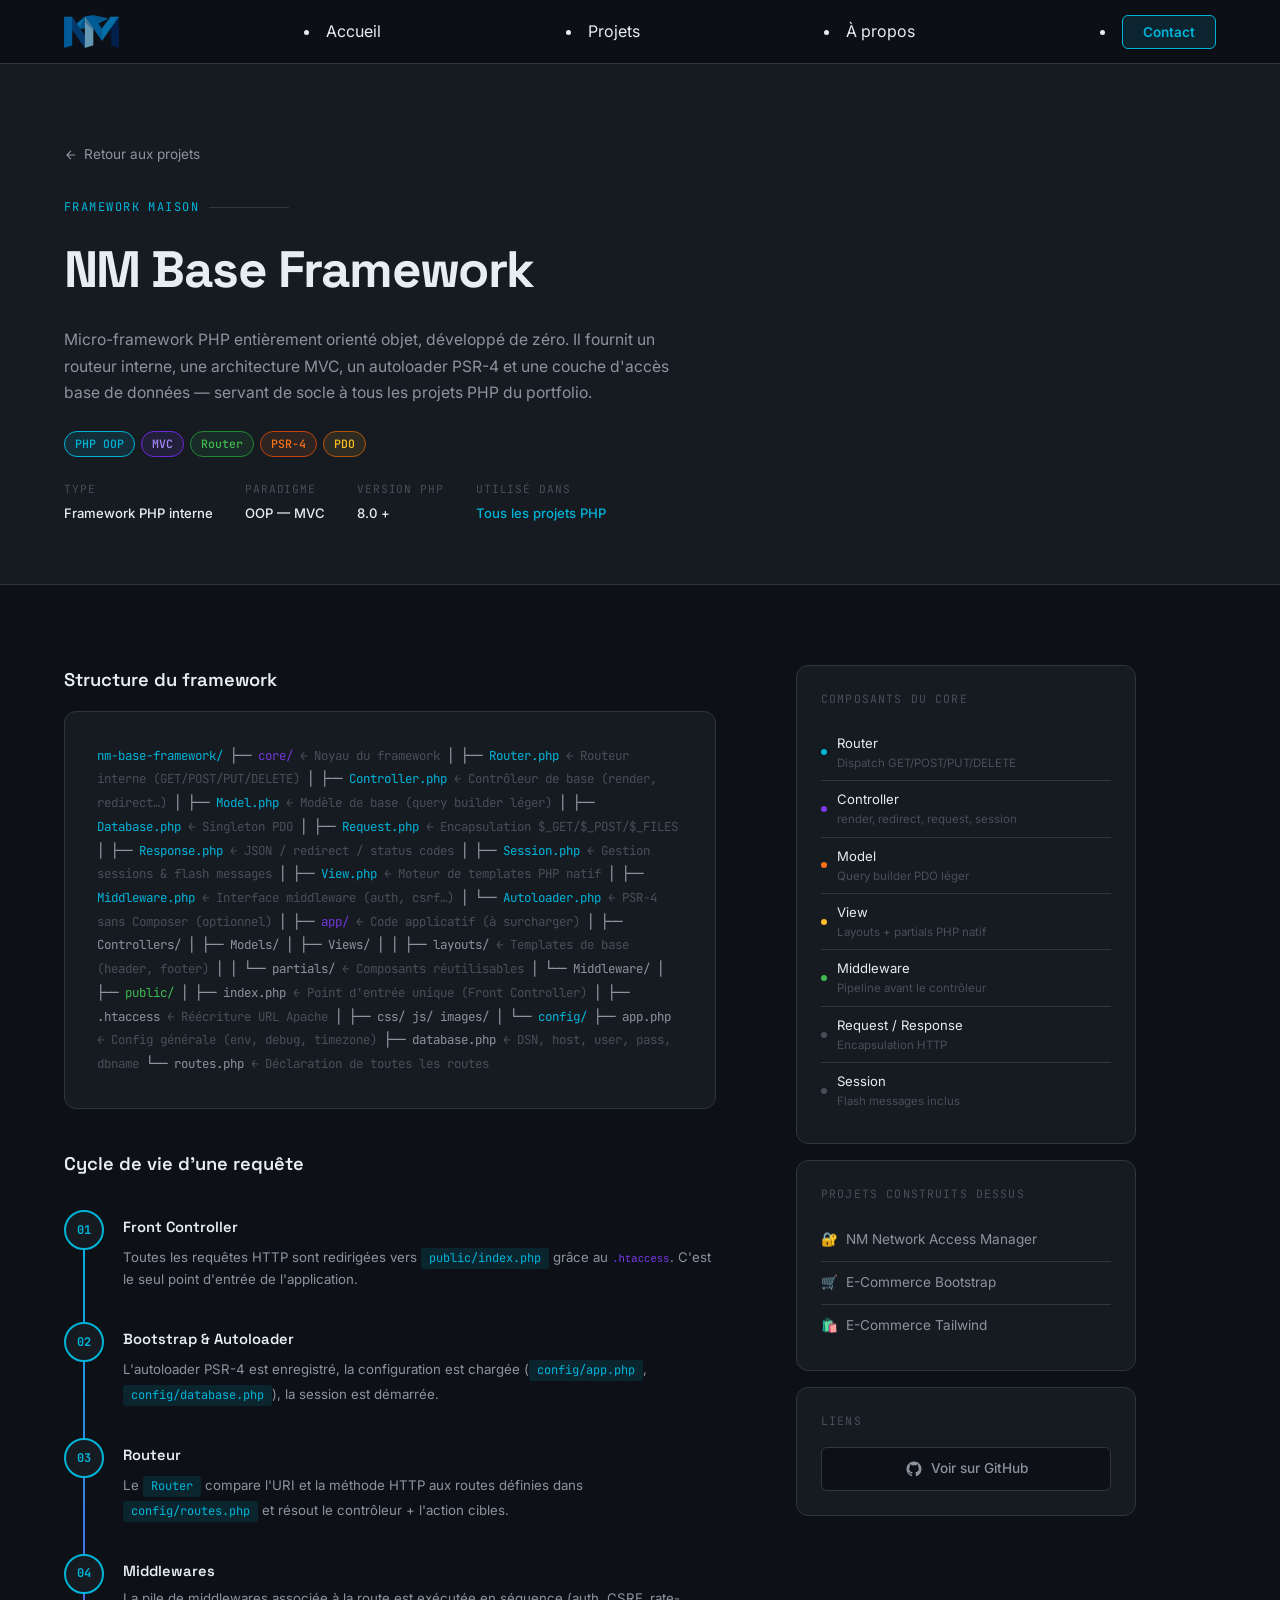
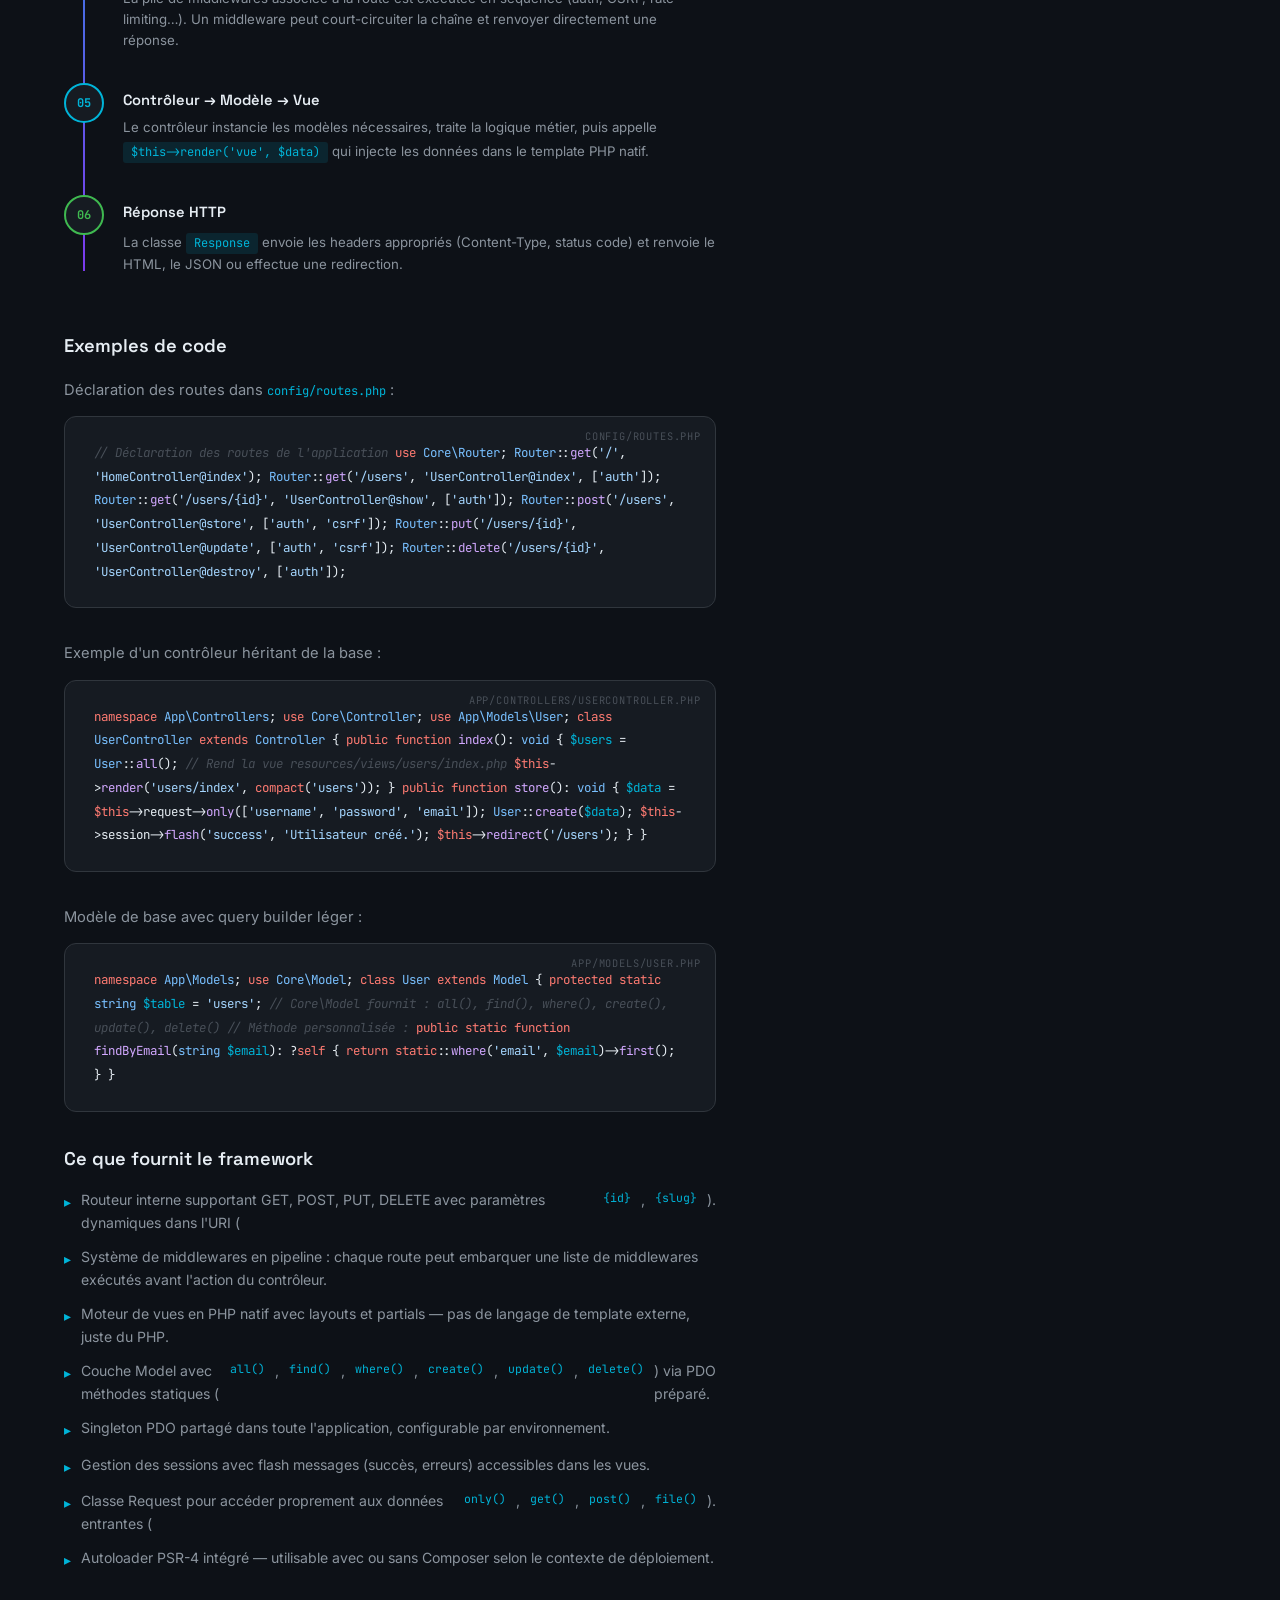
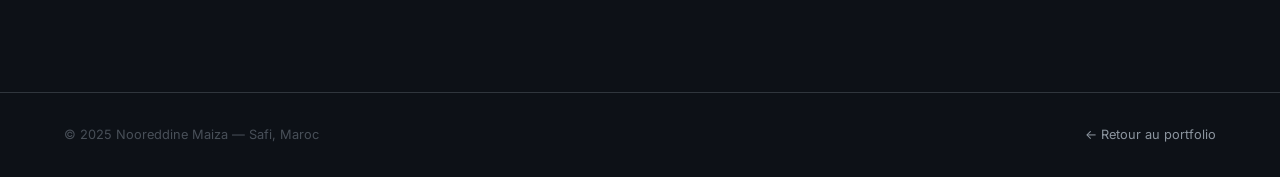
==== projects/nm-base-framework.html @ 3c3637cb "Initial commit" ====
<!DOCTYPE html>
<html lang="fr">

<head>
  <meta charset="UTF-8" />
  <meta name="viewport" content="width=device-width, initial-scale=1.0" />
  <title>NM Base Framework — Nooreddine Maiza</title>
  <meta name="description"
    content="Framework PHP maison orienté objet : routeur interne, architecture MVC, autoloader PSR-4 — socle de tous les projets PHP de Nooreddine Maiza." />
  <link rel="stylesheet" href="../css/style.css" />
  <link rel="icon" href="../images/NM_logo.png" />
  <style>
    /* ── extras spécifiques ── */
    .code-block {
      background: var(--surface);
      border: 1px solid var(--border);
      border-radius: var(--radius);
      padding: 1.5rem 1.8rem;
      font-family: var(--font-mono);
      font-size: 0.78rem;
      line-height: 1.9;
      overflow-x: auto;
      margin-bottom: 2rem;
      position: relative;
    }

    .code-block .cb-label {
      position: absolute;
      top: 10px;
      right: 14px;
      font-size: 0.65rem;
      color: var(--text-faint);
      letter-spacing: 0.08em;
      text-transform: uppercase;
    }

    .code-block .kw {
      color: #FF7B72;
    }

    /* keyword     */
    .code-block .cl {
      color: #79C0FF;
    }

    /* class/type  */
    .code-block .fn {
      color: #D2A8FF;
    }

    /* function    */
    .code-block .st {
      color: #A5D6FF;
    }

    /* string      */
    .code-block .cm {
      color: var(--text-faint);
      font-style: italic;
    }

    /* comment */
    .code-block .cy {
      color: var(--cyan);
    }

    .code-block .gr {
      color: var(--green);
    }

    .lifecycle-steps {
      display: flex;
      flex-direction: column;
      gap: 0;
      margin-bottom: 2.5rem;
      position: relative;
    }

    .lifecycle-steps::before {
      content: '';
      position: absolute;
      left: 19px;
      top: 20px;
      bottom: 20px;
      width: 2px;
      background: linear-gradient(to bottom, var(--cyan), var(--violet));
    }

    .lifecycle-step {
      display: flex;
      gap: 1.2rem;
      align-items: flex-start;
      padding: 1rem 0;
    }

    .ls-num {
      width: 40px;
      height: 40px;
      border-radius: 50%;
      background: var(--surface);
      border: 2px solid var(--cyan);
      display: flex;
      align-items: center;
      justify-content: center;
      font-family: var(--font-mono);
      font-size: 0.75rem;
      font-weight: 700;
      color: var(--cyan);
      flex-shrink: 0;
      position: relative;
      z-index: 1;
    }

    .ls-content {
      flex: 1;
      padding-top: 6px;
    }

    .ls-title {
      font-family: var(--font-display);
      font-size: 0.92rem;
      font-weight: 600;
      margin-bottom: 4px;
    }

    .ls-desc {
      font-size: 0.83rem;
      color: var(--text-muted);
      line-height: 1.6;
    }

    .ls-code {
      display: inline-block;
      font-family: var(--font-mono);
      font-size: 0.75rem;
      color: var(--cyan);
      background: var(--cyan-dim);
      padding: 1px 8px;
      border-radius: 3px;
      margin-top: 4px;
    }

    .arch-diagram {
      background: var(--surface);
      border: 1px solid var(--border);
      border-radius: var(--radius);
      padding: 2rem;
      margin-bottom: 2.5rem;
      font-family: var(--font-mono);
      font-size: 0.78rem;
      color: var(--text-muted);
      overflow-x: auto;
      line-height: 1.9;
    }

    .arch-diagram .hl {
      color: var(--cyan);
    }

    .arch-diagram .hl2 {
      color: var(--violet);
      opacity: 0.9;
    }

    .arch-diagram .hl3 {
      color: #3FB950;
    }

    .arch-diagram .dim {
      color: var(--text-faint);
    }
  </style>
</head>

<body>

  <!-- ===================================================
       NAVIGATION
       =================================================== -->
  <nav class="nav">
    <a href="../index.html" class="nav-logo"><img src="../images/NM_logo.png" style="max-width: 55px;" alt="NM_logo"></a>
      <li><a href="../index.html">Accueil</a></li>
      <li><a href="../index.html#projects">Projets</a></li>
      <li><a href="../index.html#about">À propos</a></li>
      <li><a href="../index.html#contact" class="nav-cta">Contact</a></li>
    </ul>
    <div class="nav-burger" aria-label="Menu" role="button" tabindex="0">
      <span></span><span></span><span></span>
    </div>
  </nav>

  <!-- ===================================================
       PROJECT HERO
       =================================================== -->
  <div class="project-page">
    <div class="project-hero">

      <a href="../index.html#projects" class="project-hero-back">
        <svg xmlns="http://www.w3.org/2000/svg" width="14" height="14" fill="none" viewBox="0 0 24 24"
          stroke="currentColor" stroke-width="2">
          <path d="M19 12H5M12 5l-7 7 7 7" />
        </svg>
        Retour aux projets
      </a>

      <div class="section-label">Framework maison</div>

      <h1 class="project-hero-title">NM Base Framework</h1>

      <p class="project-hero-desc">
        Micro-framework PHP entièrement orienté objet, développé de zéro. Il fournit
        un routeur interne, une architecture MVC, un autoloader PSR-4 et une couche
        d'accès base de données — servant de socle à tous les projets PHP du portfolio.
      </p>

      <div class="card-tags" style="margin-bottom: 1.5rem;">
        <span class="tag tag-cyan">PHP OOP</span>
        <span class="tag tag-violet">MVC</span>
        <span class="tag tag-green">Router</span>
        <span class="tag tag-orange">PSR-4</span>
        <span class="tag tag-yellow">PDO</span>
      </div>

      <div class="project-hero-meta">
        <div class="project-meta-item">
          <span class="label">Type</span>
          <span class="value">Framework PHP interne</span>
        </div>
        <div class="project-meta-item">
          <span class="label">Paradigme</span>
          <span class="value">OOP — MVC</span>
        </div>
        <div class="project-meta-item">
          <span class="label">Version PHP</span>
          <span class="value">8.0 +</span>
        </div>
        <div class="project-meta-item">
          <span class="label">Utilisé dans</span>
          <span class="value" style="color:var(--cyan);">Tous les projets PHP</span>
        </div>
      </div>

    </div>

    <!-- ===================================================
         PROJECT BODY
         =================================================== -->
    <div class="project-body">

      <!-- ── MAIN CONTENT ── -->
      <main>

        <!-- Architecture -->
        <h2 class="project-section-title">Structure du framework</h2>
        <div class="arch-diagram">
          <span class="hl">nm-base-framework/</span>
          ├── <span class="hl2">core/</span> <span class="dim">← Noyau du framework</span>
          │ ├── <span class="hl">Router.php</span> <span class="dim">← Routeur interne (GET/POST/PUT/DELETE)</span>
          │ ├── <span class="hl">Controller.php</span> <span class="dim">← Contrôleur de base (render, redirect…)</span>
          │ ├── <span class="hl">Model.php</span> <span class="dim">← Modèle de base (query builder léger)</span>
          │ ├── <span class="hl">Database.php</span> <span class="dim">← Singleton PDO</span>
          │ ├── <span class="hl">Request.php</span> <span class="dim">← Encapsulation $_GET/$_POST/$_FILES</span>
          │ ├── <span class="hl">Response.php</span> <span class="dim">← JSON / redirect / status codes</span>
          │ ├── <span class="hl">Session.php</span> <span class="dim">← Gestion sessions & flash messages</span>
          │ ├── <span class="hl">View.php</span> <span class="dim">← Moteur de templates PHP natif</span>
          │ ├── <span class="hl">Middleware.php</span> <span class="dim">← Interface middleware (auth, csrf…)</span>
          │ └── <span class="hl">Autoloader.php</span> <span class="dim">← PSR-4 sans Composer (optionnel)</span>
          │
          ├── <span class="hl2">app/</span> <span class="dim">← Code applicatif (à surcharger)</span>
          │ ├── Controllers/
          │ ├── Models/
          │ ├── Views/
          │ │ ├── layouts/ <span class="dim">← Templates de base (header, footer)</span>
          │ │ └── partials/ <span class="dim">← Composants réutilisables</span>
          │ └── Middleware/
          │
          ├── <span class="hl3">public/</span>
          │ ├── index.php <span class="dim">← Point d'entrée unique (Front Controller)</span>
          │ ├── .htaccess <span class="dim">← Réécriture URL Apache</span>
          │ ├── css/ js/ images/
          │
          └── <span class="hl">config/</span>
          ├── app.php <span class="dim">← Config générale (env, debug, timezone)</span>
          ├── database.php <span class="dim">← DSN, host, user, pass, dbname</span>
          └── routes.php <span class="dim">← Déclaration de toutes les routes</span>
        </div>

        <!-- Cycle de vie d'une requête -->
        <h2 class="project-section-title">Cycle de vie d'une requête</h2>
        <div class="lifecycle-steps">
          <div class="lifecycle-step">
            <div class="ls-num">01</div>
            <div class="ls-content">
              <div class="ls-title">Front Controller</div>
              <div class="ls-desc">Toutes les requêtes HTTP sont redirigées vers <span
                  class="ls-code">public/index.php</span> grâce au <code
                  style="font-size:0.8em;color:var(--violet);">.htaccess</code>. C'est le seul point d'entrée de
                l'application.</div>
            </div>
          </div>
          <div class="lifecycle-step">
            <div class="ls-num">02</div>
            <div class="ls-content">
              <div class="ls-title">Bootstrap & Autoloader</div>
              <div class="ls-desc">L'autoloader PSR-4 est enregistré, la configuration est chargée (<span
                  class="ls-code">config/app.php</span>, <span class="ls-code">config/database.php</span>), la session
                est démarrée.</div>
            </div>
          </div>
          <div class="lifecycle-step">
            <div class="ls-num">03</div>
            <div class="ls-content">
              <div class="ls-title">Routeur</div>
              <div class="ls-desc">Le <span class="ls-code">Router</span> compare l'URI et la méthode HTTP aux routes
                définies dans <span class="ls-code">config/routes.php</span> et résout le contrôleur + l'action cibles.
              </div>
            </div>
          </div>
          <div class="lifecycle-step">
            <div class="ls-num">04</div>
            <div class="ls-content">
              <div class="ls-title">Middlewares</div>
              <div class="ls-desc">La pile de middlewares associée à la route est exécutée en séquence (auth, CSRF,
                rate-limiting…). Un middleware peut court-circuiter la chaîne et renvoyer directement une réponse.</div>
            </div>
          </div>
          <div class="lifecycle-step">
            <div class="ls-num">05</div>
            <div class="ls-content">
              <div class="ls-title">Contrôleur → Modèle → Vue</div>
              <div class="ls-desc">Le contrôleur instancie les modèles nécessaires, traite la logique métier, puis
                appelle <span class="ls-code">$this->render('vue', $data)</span> qui injecte les données dans le
                template PHP natif.</div>
            </div>
          </div>
          <div class="lifecycle-step">
            <div class="ls-num" style="border-color:var(--green);color:var(--green);">06</div>
            <div class="ls-content">
              <div class="ls-title">Réponse HTTP</div>
              <div class="ls-desc">La classe <span class="ls-code">Response</span> envoie les headers appropriés
                (Content-Type, status code) et renvoie le HTML, le JSON ou effectue une redirection.</div>
            </div>
          </div>
        </div>

        <!-- Exemples de code -->
        <h2 class="project-section-title">Exemples de code</h2>

        <p class="project-text" style="margin-bottom:0.8rem;">Déclaration des routes dans <code
            style="font-family:var(--font-mono);color:var(--cyan);font-size:0.82em;">config/routes.php</code> :</p>
        <div class="code-block">
          <span class="cb-label">config/routes.php</span>
          <span class="cm">// Déclaration des routes de l'application</span>
          <span class="kw">use</span> <span class="cl">Core\Router</span>;

          <span class="cl">Router</span>::<span class="fn">get</span>(<span class="st">'/'</span>, <span
            class="st">'HomeController@index'</span>);
          <span class="cl">Router</span>::<span class="fn">get</span>(<span class="st">'/users'</span>, <span
            class="st">'UserController@index'</span>, [<span class="st">'auth'</span>]);
          <span class="cl">Router</span>::<span class="fn">get</span>(<span class="st">'/users/{id}'</span>, <span
            class="st">'UserController@show'</span>, [<span class="st">'auth'</span>]);
          <span class="cl">Router</span>::<span class="fn">post</span>(<span class="st">'/users'</span>, <span
            class="st">'UserController@store'</span>, [<span class="st">'auth'</span>, <span class="st">'csrf'</span>]);
          <span class="cl">Router</span>::<span class="fn">put</span>(<span class="st">'/users/{id}'</span>, <span
            class="st">'UserController@update'</span>, [<span class="st">'auth'</span>, <span
            class="st">'csrf'</span>]);
          <span class="cl">Router</span>::<span class="fn">delete</span>(<span class="st">'/users/{id}'</span>, <span
            class="st">'UserController@destroy'</span>, [<span class="st">'auth'</span>]);
        </div>

        <p class="project-text" style="margin-bottom:0.8rem;">Exemple d'un contrôleur héritant de la base :</p>
        <div class="code-block">
          <span class="cb-label">app/Controllers/UserController.php</span>
          <span class="kw">namespace</span> <span class="cl">App\Controllers</span>;

          <span class="kw">use</span> <span class="cl">Core\Controller</span>;
          <span class="kw">use</span> <span class="cl">App\Models\User</span>;

          <span class="kw">class</span> <span class="cl">UserController</span> <span class="kw">extends</span> <span
            class="cl">Controller</span>
          {
          <span class="kw">public function</span> <span class="fn">index</span>(): <span class="cl">void</span>
          {
          <span class="cy">$users</span> = <span class="cl">User</span>::<span class="fn">all</span>();
          <span class="cm">// Rend la vue resources/views/users/index.php</span>
          <span class="kw">$this</span>-><span class="fn">render</span>(<span class="st">'users/index'</span>, <span
            class="kw">compact</span>(<span class="st">'users'</span>));
          }

          <span class="kw">public function</span> <span class="fn">store</span>(): <span class="cl">void</span>
          {
          <span class="cy">$data</span> = <span class="kw">$this</span>->request-><span class="fn">only</span>([<span
            class="st">'username'</span>, <span class="st">'password'</span>, <span class="st">'email'</span>]);
          <span class="cl">User</span>::<span class="fn">create</span>(<span class="cy">$data</span>);
          <span class="kw">$this</span>->session-><span class="fn">flash</span>(<span class="st">'success'</span>, <span
            class="st">'Utilisateur créé.'</span>);
          <span class="kw">$this</span>-><span class="fn">redirect</span>(<span class="st">'/users'</span>);
          }
          }
        </div>

        <p class="project-text" style="margin-bottom:0.8rem;">Modèle de base avec query builder léger :</p>
        <div class="code-block">
          <span class="cb-label">app/Models/User.php</span>
          <span class="kw">namespace</span> <span class="cl">App\Models</span>;

          <span class="kw">use</span> <span class="cl">Core\Model</span>;

          <span class="kw">class</span> <span class="cl">User</span> <span class="kw">extends</span> <span
            class="cl">Model</span>
          {
          <span class="kw">protected static</span> <span class="cl">string</span> <span class="cy">$table</span> = <span
            class="st">'users'</span>;

          <span class="cm">// Core\Model fournit : all(), find(), where(), create(), update(), delete()</span>
          <span class="cm">// Méthode personnalisée :</span>
          <span class="kw">public static function</span> <span class="fn">findByEmail</span>(<span
            class="cl">string</span> <span class="cy">$email</span>): ?<span class="kw">self</span>
          {
          <span class="kw">return</span> <span class="kw">static</span>::<span class="fn">where</span>(<span
            class="st">'email'</span>, <span class="cy">$email</span>)-><span class="fn">first</span>();
          }
          }
        </div>

        <!-- Fonctionnalités -->
        <h2 class="project-section-title">Ce que fournit le framework</h2>
        <div class="feature-list">
          <div class="feature-item">Routeur interne supportant GET, POST, PUT, DELETE avec paramètres dynamiques dans
            l'URI (<code style="font-family:var(--font-mono);color:var(--cyan);font-size:0.82em;">{id}</code>, <code
              style="font-family:var(--font-mono);color:var(--cyan);font-size:0.82em;">{slug}</code>).</div>
          <div class="feature-item">Système de middlewares en pipeline : chaque route peut embarquer une liste de
            middlewares exécutés avant l'action du contrôleur.</div>
          <div class="feature-item">Moteur de vues en PHP natif avec layouts et partials — pas de langage de template
            externe, juste du PHP.</div>
          <div class="feature-item">Couche Model avec méthodes statiques (<code
              style="font-family:var(--font-mono);color:var(--cyan);font-size:0.82em;">all()</code>, <code
              style="font-family:var(--font-mono);color:var(--cyan);font-size:0.82em;">find()</code>, <code
              style="font-family:var(--font-mono);color:var(--cyan);font-size:0.82em;">where()</code>, <code
              style="font-family:var(--font-mono);color:var(--cyan);font-size:0.82em;">create()</code>, <code
              style="font-family:var(--font-mono);color:var(--cyan);font-size:0.82em;">update()</code>, <code
              style="font-family:var(--font-mono);color:var(--cyan);font-size:0.82em;">delete()</code>) via PDO préparé.
          </div>
          <div class="feature-item">Singleton PDO partagé dans toute l'application, configurable par environnement.
          </div>
          <div class="feature-item">Gestion des sessions avec flash messages (succès, erreurs) accessibles dans les
            vues.</div>
          <div class="feature-item">Classe Request pour accéder proprement aux données entrantes (<code
              style="font-family:var(--font-mono);color:var(--cyan);font-size:0.82em;">only()</code>, <code
              style="font-family:var(--font-mono);color:var(--cyan);font-size:0.82em;">get()</code>, <code
              style="font-family:var(--font-mono);color:var(--cyan);font-size:0.82em;">post()</code>, <code
              style="font-family:var(--font-mono);color:var(--cyan);font-size:0.82em;">file()</code>).</div>
          <div class="feature-item">Autoloader PSR-4 intégré — utilisable avec ou sans Composer selon le contexte de
            déploiement.</div>
        </div>

      </main>

      <!-- ── SIDEBAR ── -->
      <aside class="project-sidebar">

        <div class="sidebar-card">
          <div class="sidebar-card-title">Composants du core</div>
          <div class="tech-stack-item">
            <div class="tech-dot"></div>
            <div>
              <div style="font-size:0.82rem;color:var(--text);">Router</div>
              <div style="font-size:0.72rem;color:var(--text-faint);">Dispatch GET/POST/PUT/DELETE</div>
            </div>
          </div>
          <div class="tech-stack-item">
            <div class="tech-dot" style="background:var(--violet);"></div>
            <div>
              <div style="font-size:0.82rem;color:var(--text);">Controller</div>
              <div style="font-size:0.72rem;color:var(--text-faint);">render, redirect, request, session</div>
            </div>
          </div>
          <div class="tech-stack-item">
            <div class="tech-dot" style="background:#F97316;"></div>
            <div>
              <div style="font-size:0.82rem;color:var(--text);">Model</div>
              <div style="font-size:0.72rem;color:var(--text-faint);">Query builder PDO léger</div>
            </div>
          </div>
          <div class="tech-stack-item">
            <div class="tech-dot" style="background:#FBBF24;"></div>
            <div>
              <div style="font-size:0.82rem;color:var(--text);">View</div>
              <div style="font-size:0.72rem;color:var(--text-faint);">Layouts + partials PHP natif</div>
            </div>
          </div>
          <div class="tech-stack-item">
            <div class="tech-dot" style="background:var(--green);"></div>
            <div>
              <div style="font-size:0.82rem;color:var(--text);">Middleware</div>
              <div style="font-size:0.72rem;color:var(--text-faint);">Pipeline avant le contrôleur</div>
            </div>
          </div>
          <div class="tech-stack-item">
            <div class="tech-dot" style="background:var(--text-faint);"></div>
            <div>
              <div style="font-size:0.82rem;color:var(--text);">Request / Response</div>
              <div style="font-size:0.72rem;color:var(--text-faint);">Encapsulation HTTP</div>
            </div>
          </div>
          <div class="tech-stack-item">
            <div class="tech-dot" style="background:var(--text-faint);"></div>
            <div>
              <div style="font-size:0.82rem;color:var(--text);">Session</div>
              <div style="font-size:0.72rem;color:var(--text-faint);">Flash messages inclus</div>
            </div>
          </div>
        </div>

        <div class="sidebar-card">
          <div class="sidebar-card-title">Projets construits dessus</div>
          <a href="nm-network-access-manager.html"
            style="display:flex;align-items:center;gap:8px;padding:10px 0;border-bottom:1px solid var(--border);color:var(--text-muted);font-size:0.85rem;transition:color var(--transition);"
            onmouseover="this.style.color='var(--cyan)'" onmouseout="this.style.color='var(--text-muted)'">
            🔐 &nbsp;NM Network Access Manager
          </a>
          <a href="../index.html#projects"
            style="display:flex;align-items:center;gap:8px;padding:10px 0;border-bottom:1px solid var(--border);color:var(--text-muted);font-size:0.85rem;transition:color var(--transition);"
            onmouseover="this.style.color='var(--cyan)'" onmouseout="this.style.color='var(--text-muted)'">
            🛒 &nbsp;E-Commerce Bootstrap
          </a>
          <a href="../index.html#projects"
            style="display:flex;align-items:center;gap:8px;padding:10px 0;color:var(--text-muted);font-size:0.85rem;transition:color var(--transition);"
            onmouseover="this.style.color='var(--cyan)'" onmouseout="this.style.color='var(--text-muted)'">
            🛍️ &nbsp;E-Commerce Tailwind
          </a>
        </div>

        <div class="sidebar-card">
          <div class="sidebar-card-title">Liens</div>
          <a href="https://github.com/nooreddinemaiza" target="_blank" rel="noopener" class="social-link"
            style="width:100%; justify-content:center;">
            <svg viewBox="0 0 24 24" fill="currentColor" xmlns="http://www.w3.org/2000/svg">
              <path
                d="M12 2C6.477 2 2 6.484 2 12.017c0 4.425 2.865 8.18 6.839 9.504.5.092.682-.217.682-.483 0-.237-.008-.868-.013-1.703-2.782.605-3.369-1.343-3.369-1.343-.454-1.158-1.11-1.466-1.11-1.466-.908-.62.069-.608.069-.608 1.003.07 1.531 1.032 1.531 1.032.892 1.53 2.341 1.088 2.91.832.092-.647.35-1.088.636-1.338-2.22-.253-4.555-1.113-4.555-4.951 0-1.093.39-1.988 1.029-2.688-.103-.253-.446-1.272.098-2.65 0 0 .84-.27 2.75 1.026A9.564 9.564 0 0112 6.844c.85.004 1.705.115 2.504.337 1.909-1.296 2.747-1.027 2.747-1.027.546 1.379.202 2.398.1 2.651.64.7 1.028 1.595 1.028 2.688 0 3.848-2.339 4.695-4.566 4.943.359.309.678.92.678 1.855 0 1.338-.012 2.419-.012 2.747 0 .268.18.58.688.482A10.019 10.019 0 0022 12.017C22 6.484 17.522 2 12 2z" />
            </svg>
            Voir sur GitHub
          </a>
        </div>

      </aside>
    </div>
  </div>

  <!-- ===================================================
       FOOTER
       =================================================== -->
  <footer>
    <span>© 2025 Nooreddine Maiza — Safi, Maroc</span>
    <span>
      <a href="../index.html">← Retour au portfolio</a>
    </span>
  </footer>

  <script src="../js/main.js"></script>
</body>

</html>
---- css/style.css ----
/* ============================================================
   NM Portfolio — Global Styles
   ============================================================ */

@import url('https://fonts.googleapis.com/css2?family=Space+Grotesk:wght@300;400;500;600;700&family=Inter:wght@300;400;500;600&family=JetBrains+Mono:wght@400;500&display=swap');

/* ---------- Tokens ---------- */
:root {
  --bg:          #0D1117;
  --surface:     #161B22;
  --surface-2:   #1C2333;
  --border:      #30363D;
  --cyan:        #00B4D8;
  --cyan-dim:    rgba(0, 180, 216, 0.12);
  --violet:      #7C3AED;
  --violet-dim:  rgba(124, 58, 237, 0.12);
  --green:       #3FB950;
  --text:        #E6EDF3;
  --text-muted:  #8B949E;
  --text-faint:  #484F58;
  --radius-sm:   6px;
  --radius:      12px;
  --radius-lg:   20px;
  --font-display:'Space Grotesk', sans-serif;
  --font-body:   'Inter', sans-serif;
  --font-mono:   'JetBrains Mono', monospace;
  --transition:  0.25s ease;
}

/* ---------- Reset ---------- */
*, *::before, *::after { box-sizing: border-box; margin: 0; padding: 0; }
html { scroll-behavior: smooth; }
body {
  background: var(--bg);
  color: var(--text);
  font-family: var(--font-body);
  font-size: 16px;
  line-height: 1.6;
  -webkit-font-smoothing: antialiased;
}
a { color: inherit; text-decoration: none; }
img { max-width: 100%; display: block; }
ul { list-style: none; }

/* ---------- Scrollbar ---------- */
::-webkit-scrollbar { width: 6px; }
::-webkit-scrollbar-track { background: var(--bg); }
::-webkit-scrollbar-thumb { background: var(--border); border-radius: 3px; }

/* ============================================================
   NAVIGATION
   ============================================================ */
.nav {
  position: fixed;
  top: 0; left: 0; right: 0;
  z-index: 100;
  display: flex;
  align-items: center;
  justify-content: space-between;
  padding: 0 5%;
  height: 64px;
  background: rgba(13, 17, 23, 0.85);
  backdrop-filter: blur(12px);
  border-bottom: 1px solid var(--border);
}

.nav-logo {
  font-family: var(--font-display);
  font-weight: 700;
  font-size: 1.25rem;
  letter-spacing: -0.02em;
}
.nav-logo span { color: var(--cyan); }

.nav-links {
  display: flex;
  gap: 2rem;
  align-items: center;
}
.nav-links a {
  font-size: 0.9rem;
  font-weight: 500;
  color: var(--text-muted);
  transition: color var(--transition);
}
.nav-links a:hover,
.nav-links a.active { color: var(--text); }

.nav-cta {
  padding: 8px 20px;
  background: var(--cyan-dim);
  border: 1px solid var(--cyan);
  border-radius: var(--radius-sm);
  color: var(--cyan) !important;
  font-size: 0.85rem !important;
  font-weight: 600 !important;
  transition: background var(--transition) !important;
}
.nav-cta:hover { background: rgba(0,180,216,0.22) !important; }

.nav-burger {
  display: none;
  flex-direction: column;
  gap: 5px;
  cursor: pointer;
  padding: 4px;
}
.nav-burger span {
  display: block;
  width: 22px; height: 2px;
  background: var(--text);
  border-radius: 2px;
  transition: var(--transition);
}

/* ============================================================
   HERO
   ============================================================ */
.hero {
  min-height: 100vh;
  display: flex;
  flex-direction: column;
  justify-content: center;
  align-items: flex-start;
  padding: 0 5%;
  padding-top: 64px;
  position: relative;
  overflow: hidden;
}

/* grid background */
.hero::before {
  content: '';
  position: absolute;
  inset: 0;
  background-image:
    linear-gradient(var(--border) 1px, transparent 1px),
    linear-gradient(90deg, var(--border) 1px, transparent 1px);
  background-size: 60px 60px;
  opacity: 0.25;
  pointer-events: none;
}
/* radial glow */
.hero::after {
  content: '';
  position: absolute;
  top: -20%; left: -10%;
  width: 60vw; height: 60vw;
  background: radial-gradient(circle, rgba(0,180,216,0.07) 0%, transparent 65%);
  pointer-events: none;
}

.hero-content { position: relative; z-index: 1; max-width: 750px; }

.hero-eyebrow {
  font-family: var(--font-mono);
  font-size: 0.8rem;
  color: var(--cyan);
  letter-spacing: 0.1em;
  text-transform: uppercase;
  margin-bottom: 1rem;
  display: flex;
  align-items: center;
  gap: 0.5rem;
}
.hero-eyebrow::before {
  content: '';
  display: inline-block;
  width: 28px; height: 1px;
  background: var(--cyan);
}

.hero-name {
  font-family: var(--font-display);
  font-size: clamp(2.4rem, 5vw, 4rem);
  font-weight: 700;
  line-height: 1.1;
  letter-spacing: -0.03em;
  margin-bottom: 1.2rem;
}
.hero-name .accent { color: var(--cyan); }

/* Terminal typing widget */
.terminal {
  background: var(--surface);
  border: 1px solid var(--border);
  border-radius: var(--radius);
  padding: 1.2rem 1.5rem;
  margin-bottom: 1.8rem;
  width: 100%;
  max-width: 520px;
  font-family: var(--font-mono);
  font-size: 0.85rem;
}
.terminal-bar {
  display: flex;
  gap: 6px;
  margin-bottom: 0.8rem;
}
.terminal-dot {
  width: 10px; height: 10px;
  border-radius: 50%;
}
.terminal-dot:nth-child(1) { background: #FF5F57; }
.terminal-dot:nth-child(2) { background: #FFBD2E; }
.terminal-dot:nth-child(3) { background: #28C840; }

.terminal-line {
  color: var(--text-muted);
  margin-bottom: 4px;
}
.terminal-line .prompt { color: var(--cyan); }
.terminal-line .cmd    { color: var(--text); }
.terminal-line .out    { color: var(--green); }
.terminal-line .out-v  { color: var(--violet); opacity: 0.9; }

#typed-text { color: var(--cyan); }
.cursor {
  display: inline-block;
  width: 8px; height: 1em;
  background: var(--cyan);
  vertical-align: text-bottom;
  animation: blink 1s step-end infinite;
}
@keyframes blink { 50% { opacity: 0; } }

.hero-desc {
  color: var(--text-muted);
  font-size: 1rem;
  max-width: 540px;
  margin-bottom: 2rem;
  line-height: 1.7;
}

.hero-actions { display: flex; gap: 1rem; flex-wrap: wrap; }

.btn {
  display: inline-flex;
  align-items: center;
  gap: 8px;
  padding: 12px 28px;
  border-radius: var(--radius-sm);
  font-family: var(--font-display);
  font-weight: 600;
  font-size: 0.9rem;
  cursor: pointer;
  transition: all var(--transition);
  border: 1px solid transparent;
}
.btn-primary {
  background: var(--cyan);
  color: #0D1117;
}
.btn-primary:hover { background: #0099bb; }

.btn-outline {
  background: transparent;
  border-color: var(--border);
  color: var(--text-muted);
}
.btn-outline:hover { border-color: var(--cyan); color: var(--cyan); }

/* scroll indicator */
.hero-scroll {
  position: absolute;
  bottom: 2.5rem;
  left: 50%;
  transform: translateX(-50%);
  display: flex;
  flex-direction: column;
  align-items: center;
  gap: 6px;
  color: var(--text-faint);
  font-size: 0.7rem;
  letter-spacing: 0.1em;
  text-transform: uppercase;
  font-family: var(--font-mono);
  animation: fadeInUp 1s 1.5s both;
}
.scroll-line {
  width: 1px; height: 40px;
  background: linear-gradient(to bottom, var(--cyan), transparent);
  animation: scrollPulse 2s ease-in-out infinite;
}
@keyframes scrollPulse { 0%,100% { opacity:0.3; } 50% { opacity:1; } }
@keyframes fadeInUp { from { opacity:0; transform: translate(-50%,10px); } to { opacity:1; transform: translate(-50%,0); } }

/* ============================================================
   SECTIONS SHARED
   ============================================================ */
section { padding: 100px 5%; }

.section-label {
  font-family: var(--font-mono);
  font-size: 0.75rem;
  color: var(--cyan);
  letter-spacing: 0.12em;
  text-transform: uppercase;
  margin-bottom: 0.75rem;
  display: flex;
  align-items: center;
  gap: 0.6rem;
}
.section-label::after {
  content: '';
  flex: 1;
  height: 1px;
  background: var(--border);
  max-width: 80px;
}

.section-title {
  font-family: var(--font-display);
  font-size: clamp(1.8rem, 3.5vw, 2.6rem);
  font-weight: 700;
  letter-spacing: -0.025em;
  margin-bottom: 0.75rem;
}

.section-sub {
  color: var(--text-muted);
  font-size: 0.95rem;
  max-width: 520px;
  margin-bottom: 3.5rem;
  line-height: 1.7;
}

/* ============================================================
   PROJECTS SECTION
   ============================================================ */
#projects { background: var(--surface); }

.projects-grid {
  display: grid;
  grid-template-columns: repeat(auto-fill, minmax(320px, 1fr));
  gap: 1.5rem;
}

.project-card {
  background: var(--bg);
  border: 1px solid var(--border);
  border-radius: var(--radius);
  padding: 1.8rem;
  display: flex;
  flex-direction: column;
  gap: 1rem;
  transition: border-color var(--transition), transform var(--transition), box-shadow var(--transition);
  position: relative;
  overflow: hidden;
}
.project-card::before {
  content: '';
  position: absolute;
  top: 0; left: 0; right: 0;
  height: 2px;
  background: linear-gradient(90deg, var(--cyan), var(--violet));
  opacity: 0;
  transition: opacity var(--transition);
}
.project-card:hover {
  border-color: var(--cyan);
  transform: translateY(-4px);
  box-shadow: 0 12px 40px rgba(0,0,0,0.4);
}
.project-card:hover::before { opacity: 1; }

.card-header {
  display: flex;
  justify-content: space-between;
  align-items: flex-start;
}
.card-icon {
  width: 44px; height: 44px;
  border-radius: 10px;
  display: flex;
  align-items: center;
  justify-content: center;
  font-size: 1.3rem;
}
.icon-network { background: var(--cyan-dim); }
.icon-framework { background: var(--violet-dim); }
.icon-shop { background: rgba(63, 185, 80, 0.12); }

.card-links { display: flex; gap: 0.5rem; }
.card-link {
  width: 32px; height: 32px;
  border-radius: var(--radius-sm);
  background: var(--surface);
  border: 1px solid var(--border);
  display: flex;
  align-items: center;
  justify-content: center;
  color: var(--text-muted);
  font-size: 0.9rem;
  transition: all var(--transition);
}
.card-link:hover { border-color: var(--cyan); color: var(--cyan); }

.card-title {
  font-family: var(--font-display);
  font-size: 1.05rem;
  font-weight: 600;
  letter-spacing: -0.01em;
}

.card-desc {
  color: var(--text-muted);
  font-size: 0.88rem;
  line-height: 1.65;
  flex: 1;
}

.card-tags {
  display: flex;
  flex-wrap: wrap;
  gap: 6px;
}
.tag {
  padding: 3px 10px;
  border-radius: 20px;
  font-size: 0.72rem;
  font-family: var(--font-mono);
  font-weight: 500;
  border: 1px solid;
}
.tag-cyan   { color: var(--cyan);   border-color: var(--cyan);   background: var(--cyan-dim); }
.tag-violet { color: #A78BFA;        border-color: #6D28D9;       background: var(--violet-dim); }
.tag-green  { color: var(--green);  border-color: #238636;       background: rgba(63,185,80,0.1); }
.tag-orange { color: #F97316;        border-color: #C2410C;       background: rgba(249,115,22,0.1); }
.tag-yellow { color: #FBBF24;        border-color: #B45309;       background: rgba(251,191,36,0.1); }

.card-footer {
  padding-top: 1rem;
  border-top: 1px solid var(--border);
  display: flex;
  align-items: center;
  justify-content: space-between;
}
.card-more {
  font-size: 0.82rem;
  color: var(--cyan);
  font-weight: 600;
  display: flex;
  align-items: center;
  gap: 4px;
  transition: gap var(--transition);
}
.card-more:hover { gap: 8px; }

/* ============================================================
   ABOUT SECTION
   ============================================================ */
#about {
  display: grid;
  grid-template-columns: 1fr 1fr;
  gap: 5rem;
  align-items: center;
}

.about-bio {
  color: var(--text-muted);
  font-size: 0.95rem;
  line-height: 1.8;
  margin-bottom: 1.5rem;
}
.about-bio strong { color: var(--text); }

.skills-grid {
  display: flex;
  flex-direction: column;
  gap: 1.5rem;
  margin-top: 2rem;
}

.skill-group-title {
  font-family: var(--font-mono);
  font-size: 0.72rem;
  color: var(--text-faint);
  letter-spacing: 0.1em;
  text-transform: uppercase;
  margin-bottom: 0.6rem;
}

.skill-pills {
  display: flex;
  flex-wrap: wrap;
  gap: 6px;
}

.skill-pill {
  padding: 5px 14px;
  border-radius: 20px;
  font-size: 0.8rem;
  font-weight: 500;
  background: var(--surface);
  border: 1px solid var(--border);
  color: var(--text-muted);
  transition: all var(--transition);
}
.skill-pill:hover { border-color: var(--cyan); color: var(--cyan); }

/* About right - visual card stack */
.about-visual {
  position: relative;
  display: flex;
  flex-direction: column;
  gap: 1rem;
}

.stat-card {
  background: var(--surface);
  border: 1px solid var(--border);
  border-radius: var(--radius);
  padding: 1.4rem 1.6rem;
  display: flex;
  align-items: center;
  gap: 1.2rem;
  transition: border-color var(--transition);
}
.stat-card:hover { border-color: var(--border); }

.stat-icon {
  font-size: 1.6rem;
  width: 48px;
  text-align: center;
}

.stat-info { flex: 1; }
.stat-value {
  font-family: var(--font-display);
  font-size: 1.5rem;
  font-weight: 700;
  color: var(--cyan);
  line-height: 1;
  margin-bottom: 2px;
}
.stat-label {
  font-size: 0.8rem;
  color: var(--text-muted);
}

/* ============================================================
   CONTACT / SOCIAL STRIP
   ============================================================ */
.contact-strip {
  background: var(--surface);
  border-top: 1px solid var(--border);
  border-bottom: 1px solid var(--border);
  padding: 60px 5%;
  text-align: center;
}

.contact-strip .section-label { justify-content: center; }
.contact-strip .section-label::after { display: none; }
.contact-strip .section-title { text-align: center; margin-bottom: 0.5rem; }
.contact-strip p { color: var(--text-muted); font-size: 0.9rem; margin-bottom: 2rem; }

.social-links {
  display: flex;
  justify-content: center;
  gap: 1rem;
  flex-wrap: wrap;
}

.social-link {
  display: flex;
  align-items: center;
  gap: 8px;
  padding: 10px 20px;
  background: var(--bg);
  border: 1px solid var(--border);
  border-radius: var(--radius-sm);
  color: var(--text-muted);
  font-size: 0.85rem;
  font-weight: 500;
  transition: all var(--transition);
}
.social-link svg { width: 18px; height: 18px; }
.social-link:hover { color: var(--cyan); border-color: var(--cyan); background: var(--cyan-dim); }

/* ============================================================
   FOOTER
   ============================================================ */
footer {
  padding: 2rem 5%;
  display: flex;
  align-items: center;
  justify-content: space-between;
  border-top: 1px solid var(--border);
  font-size: 0.8rem;
  color: var(--text-faint);
}
footer a { color: var(--text-muted); transition: color var(--transition); }
footer a:hover { color: var(--cyan); }

/* ============================================================
   PROJECT PAGE
   ============================================================ */
.project-page { padding-top: 64px; }

.project-hero {
  padding: 80px 5% 60px;
  border-bottom: 1px solid var(--border);
  background: var(--surface);
}
.project-hero-back {
  display: inline-flex;
  align-items: center;
  gap: 6px;
  color: var(--text-muted);
  font-size: 0.85rem;
  margin-bottom: 2rem;
  transition: color var(--transition);
}
.project-hero-back:hover { color: var(--cyan); }

.project-hero-title {
  font-family: var(--font-display);
  font-size: clamp(2rem, 4vw, 3.2rem);
  font-weight: 700;
  letter-spacing: -0.03em;
  margin-bottom: 1rem;
}
.project-hero-desc {
  color: var(--text-muted);
  max-width: 620px;
  line-height: 1.7;
  font-size: 0.98rem;
  margin-bottom: 1.5rem;
}
.project-hero-meta {
  display: flex;
  gap: 2rem;
  flex-wrap: wrap;
  margin-top: 1.5rem;
}
.project-meta-item { font-size: 0.82rem; }
.project-meta-item .label {
  color: var(--text-faint);
  text-transform: uppercase;
  letter-spacing: 0.08em;
  font-family: var(--font-mono);
  font-size: 0.7rem;
  display: block;
  margin-bottom: 4px;
}
.project-meta-item .value { color: var(--text); font-weight: 500; }

.project-body {
  padding: 80px 5%;
  display: grid;
  grid-template-columns: 1fr 340px;
  gap: 5rem;
  max-width: 1200px;
}

.project-section-title {
  font-family: var(--font-display);
  font-size: 1.15rem;
  font-weight: 600;
  margin-bottom: 1rem;
  color: var(--text);
}
.project-text {
  color: var(--text-muted);
  font-size: 0.92rem;
  line-height: 1.8;
  margin-bottom: 2rem;
}

.feature-list {
  display: flex;
  flex-direction: column;
  gap: 0.75rem;
  margin-bottom: 2.5rem;
}
.feature-item {
  display: flex;
  align-items: flex-start;
  gap: 10px;
  font-size: 0.88rem;
  color: var(--text-muted);
}
.feature-item::before {
  content: '▸';
  color: var(--cyan);
  flex-shrink: 0;
  margin-top: 2px;
}

.project-sidebar {
  position: sticky;
  top: 84px;
  align-self: start;
}

.sidebar-card {
  background: var(--surface);
  border: 1px solid var(--border);
  border-radius: var(--radius);
  padding: 1.5rem;
  margin-bottom: 1rem;
}
.sidebar-card-title {
  font-family: var(--font-mono);
  font-size: 0.72rem;
  color: var(--text-faint);
  text-transform: uppercase;
  letter-spacing: 0.1em;
  margin-bottom: 1rem;
}

.tech-stack-item {
  display: flex;
  align-items: center;
  gap: 10px;
  padding: 8px 0;
  border-bottom: 1px solid var(--border);
  font-size: 0.85rem;
  color: var(--text-muted);
}
.tech-stack-item:last-child { border-bottom: none; }
.tech-dot {
  width: 6px; height: 6px;
  border-radius: 50%;
  background: var(--cyan);
  flex-shrink: 0;
}

/* ============================================================
   ANIMATIONS
   ============================================================ */
.fade-up {
  opacity: 0;
  transform: translateY(24px);
  transition: opacity 0.6s ease, transform 0.6s ease;
}
.fade-up.visible {
  opacity: 1;
  transform: translateY(0);
}

/* ============================================================
   RESPONSIVE
   ============================================================ */
@media (max-width: 900px) {
  #about {
    grid-template-columns: 1fr;
    gap: 3rem;
  }
  .project-body {
    grid-template-columns: 1fr;
    gap: 3rem;
  }
  .project-sidebar { position: static; }
}

@media (max-width: 700px) {
  .nav-links { display: none; }
  .nav-burger { display: flex; }
  .nav-links.open {
    display: flex;
    flex-direction: column;
    position: fixed;
    top: 64px; left: 0; right: 0;
    background: var(--surface);
    border-bottom: 1px solid var(--border);
    padding: 1.5rem 5%;
    gap: 1.2rem;
  }
  .projects-grid { grid-template-columns: 1fr; }
  footer { flex-direction: column; gap: 0.75rem; text-align: center; }
}
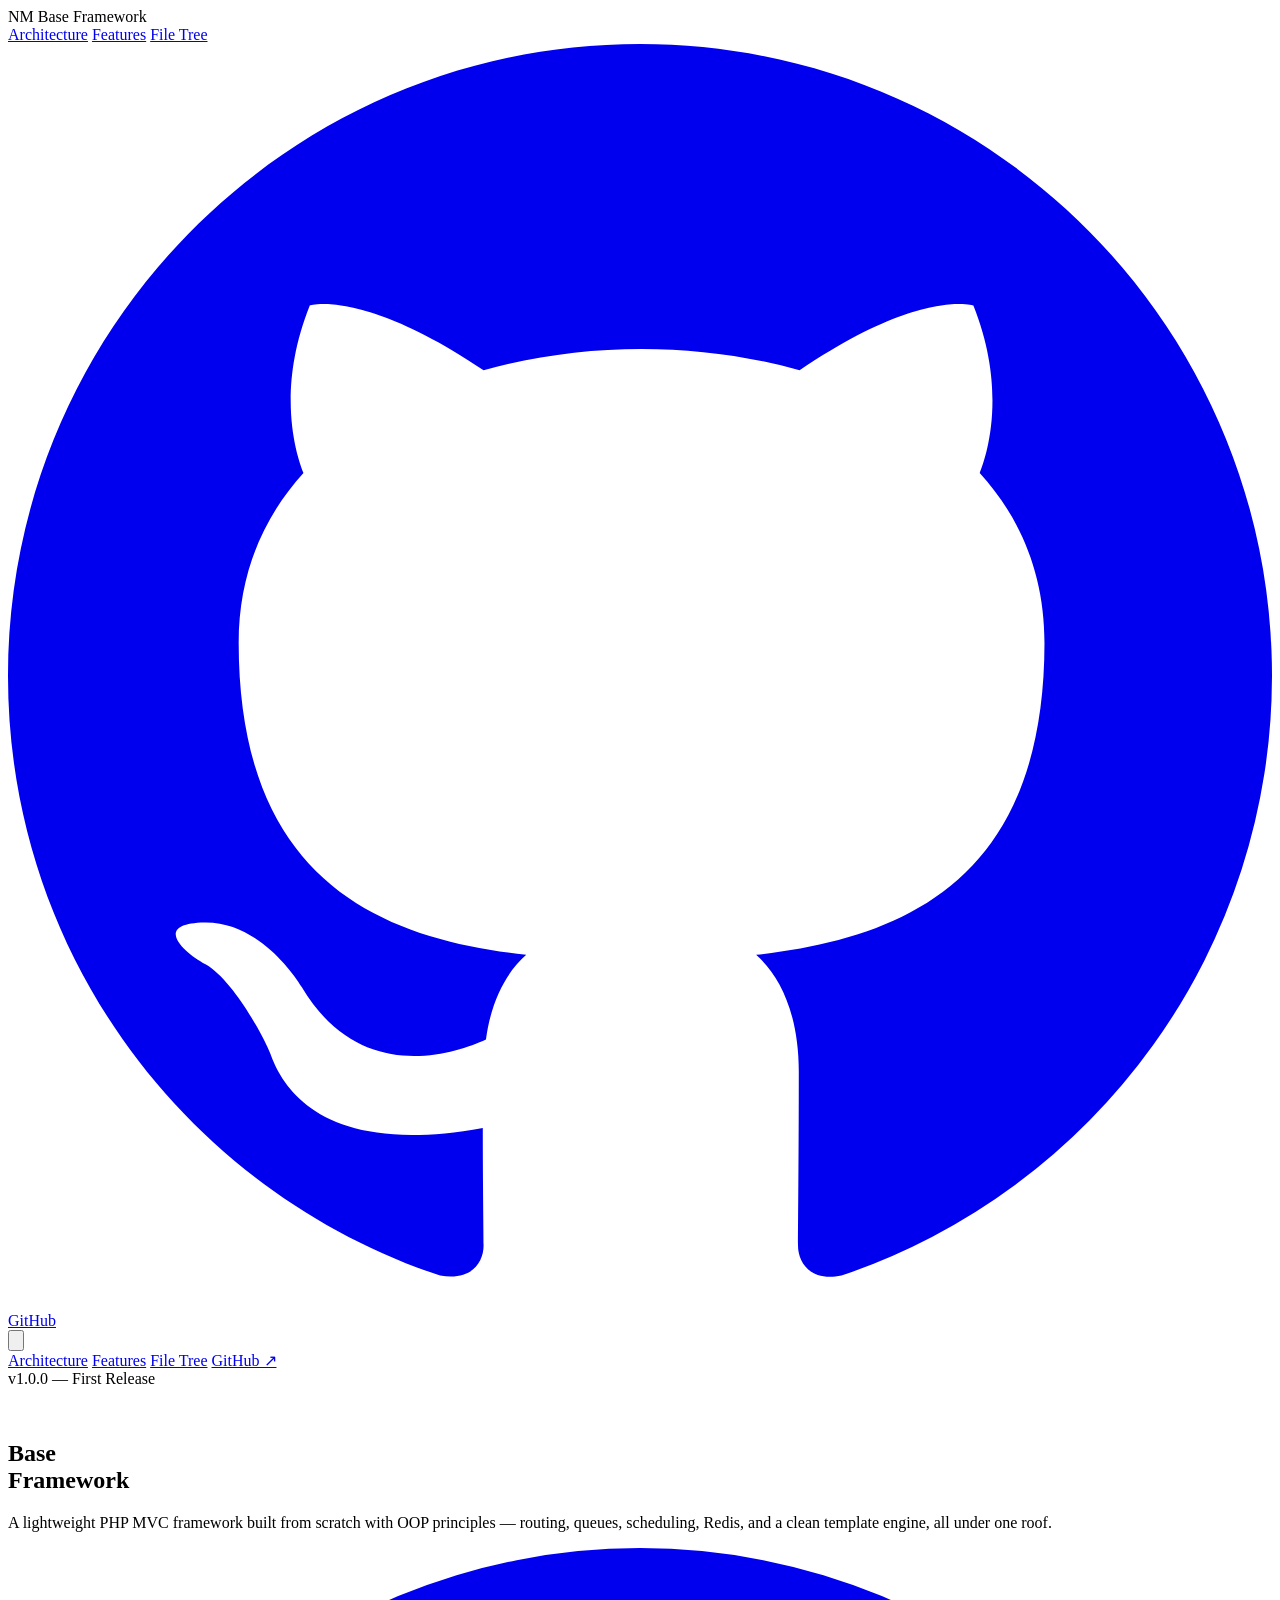
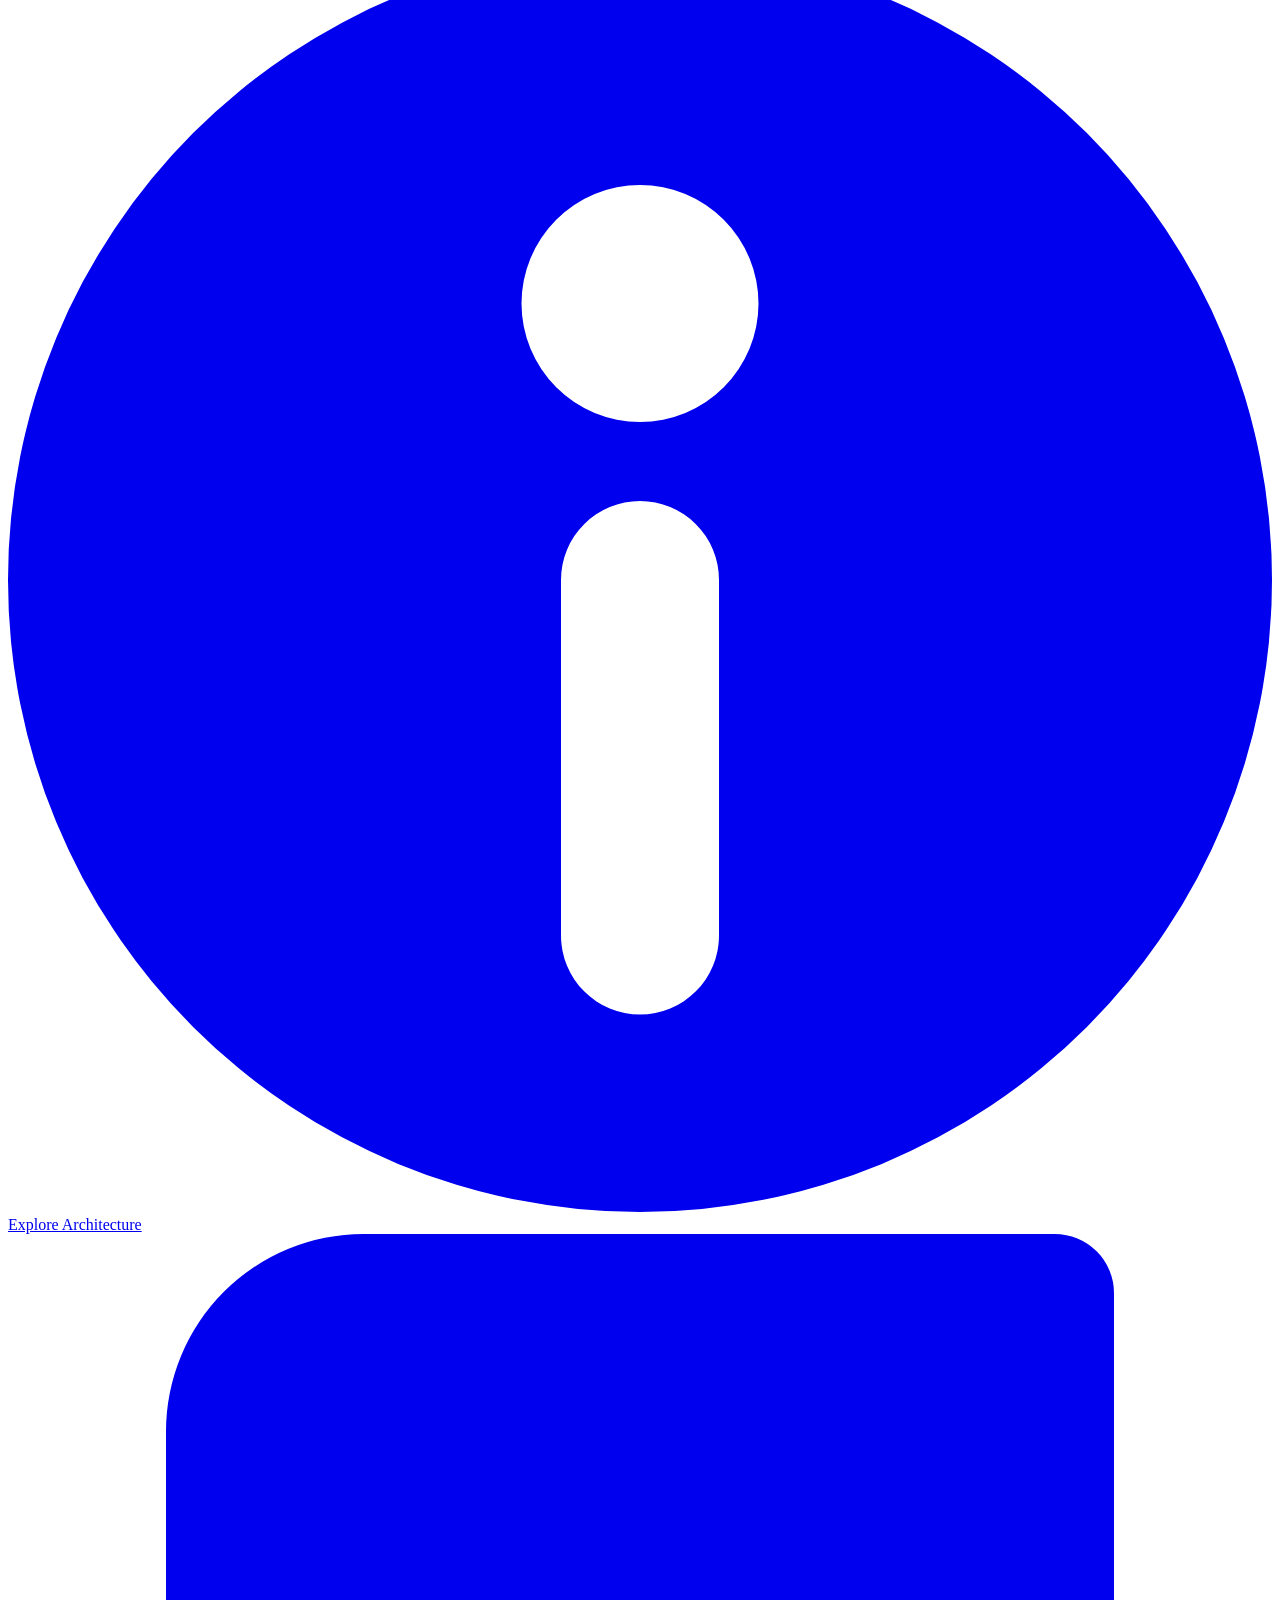
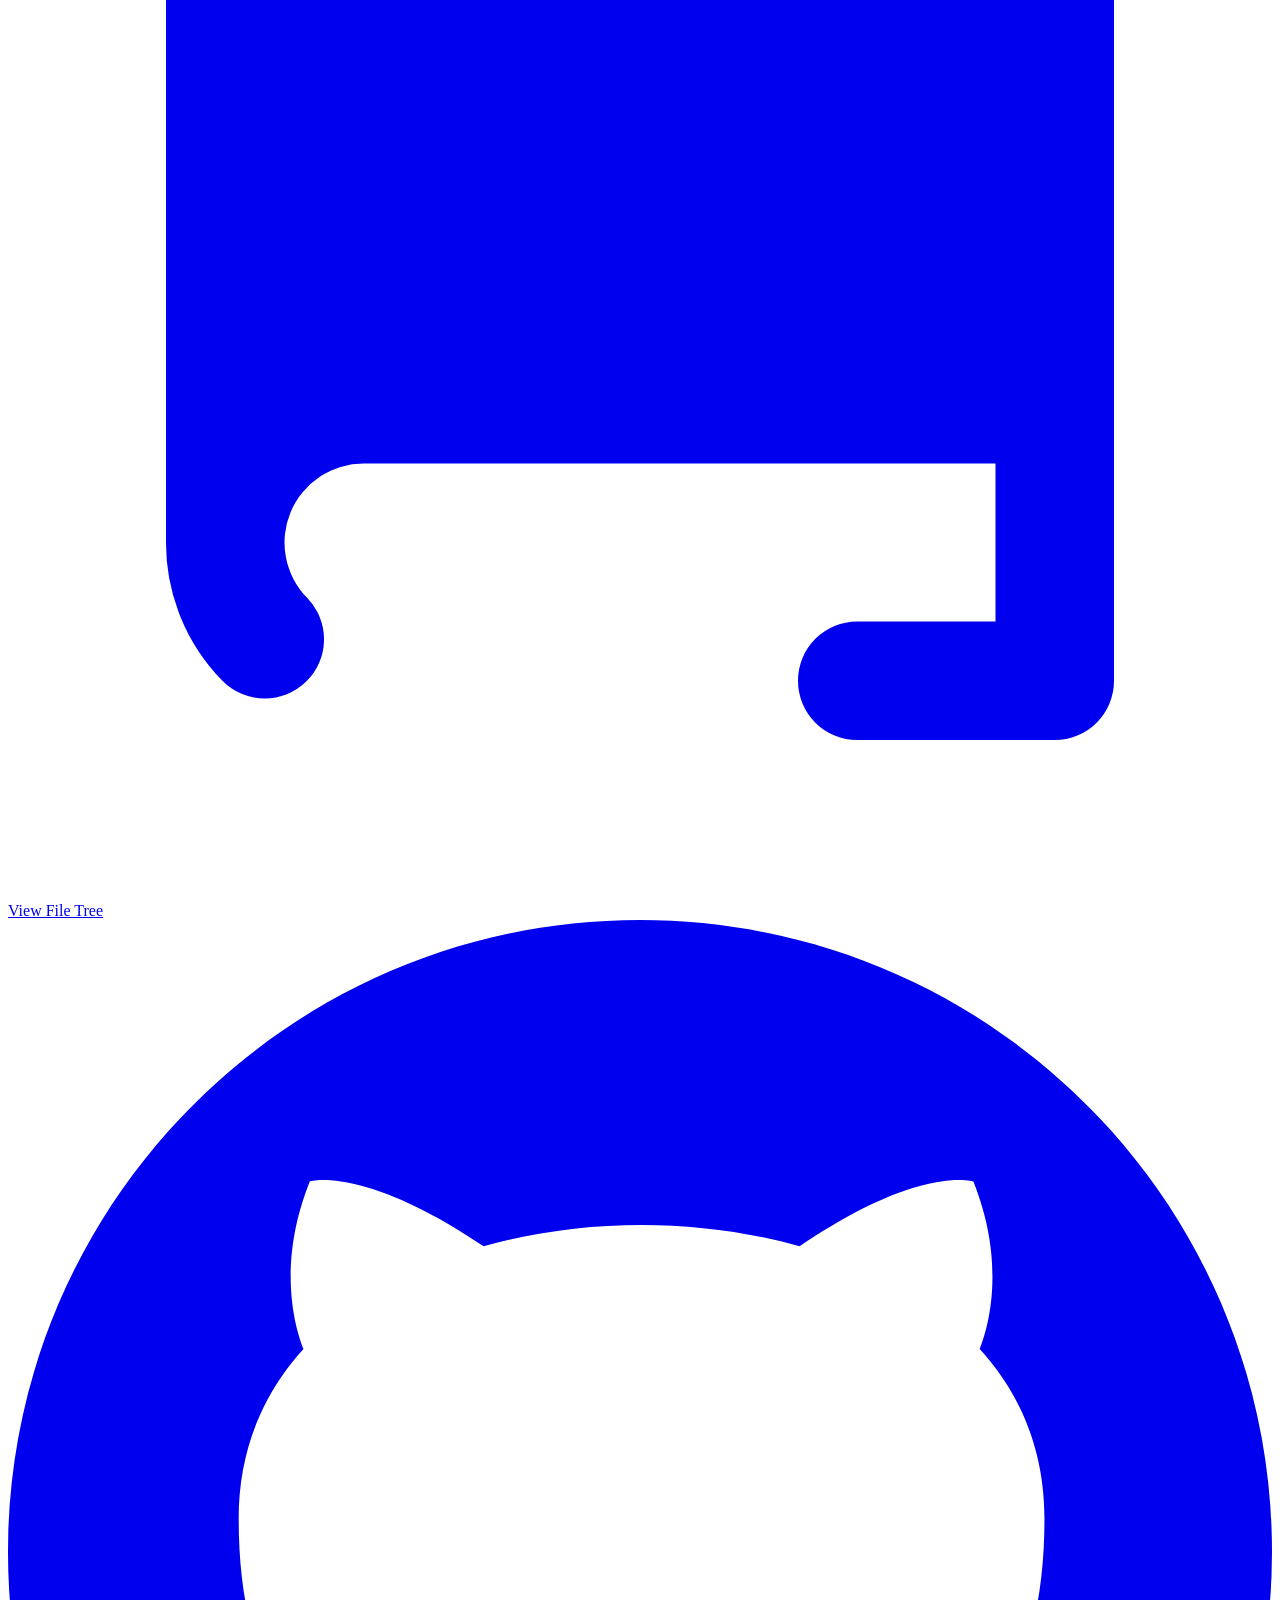
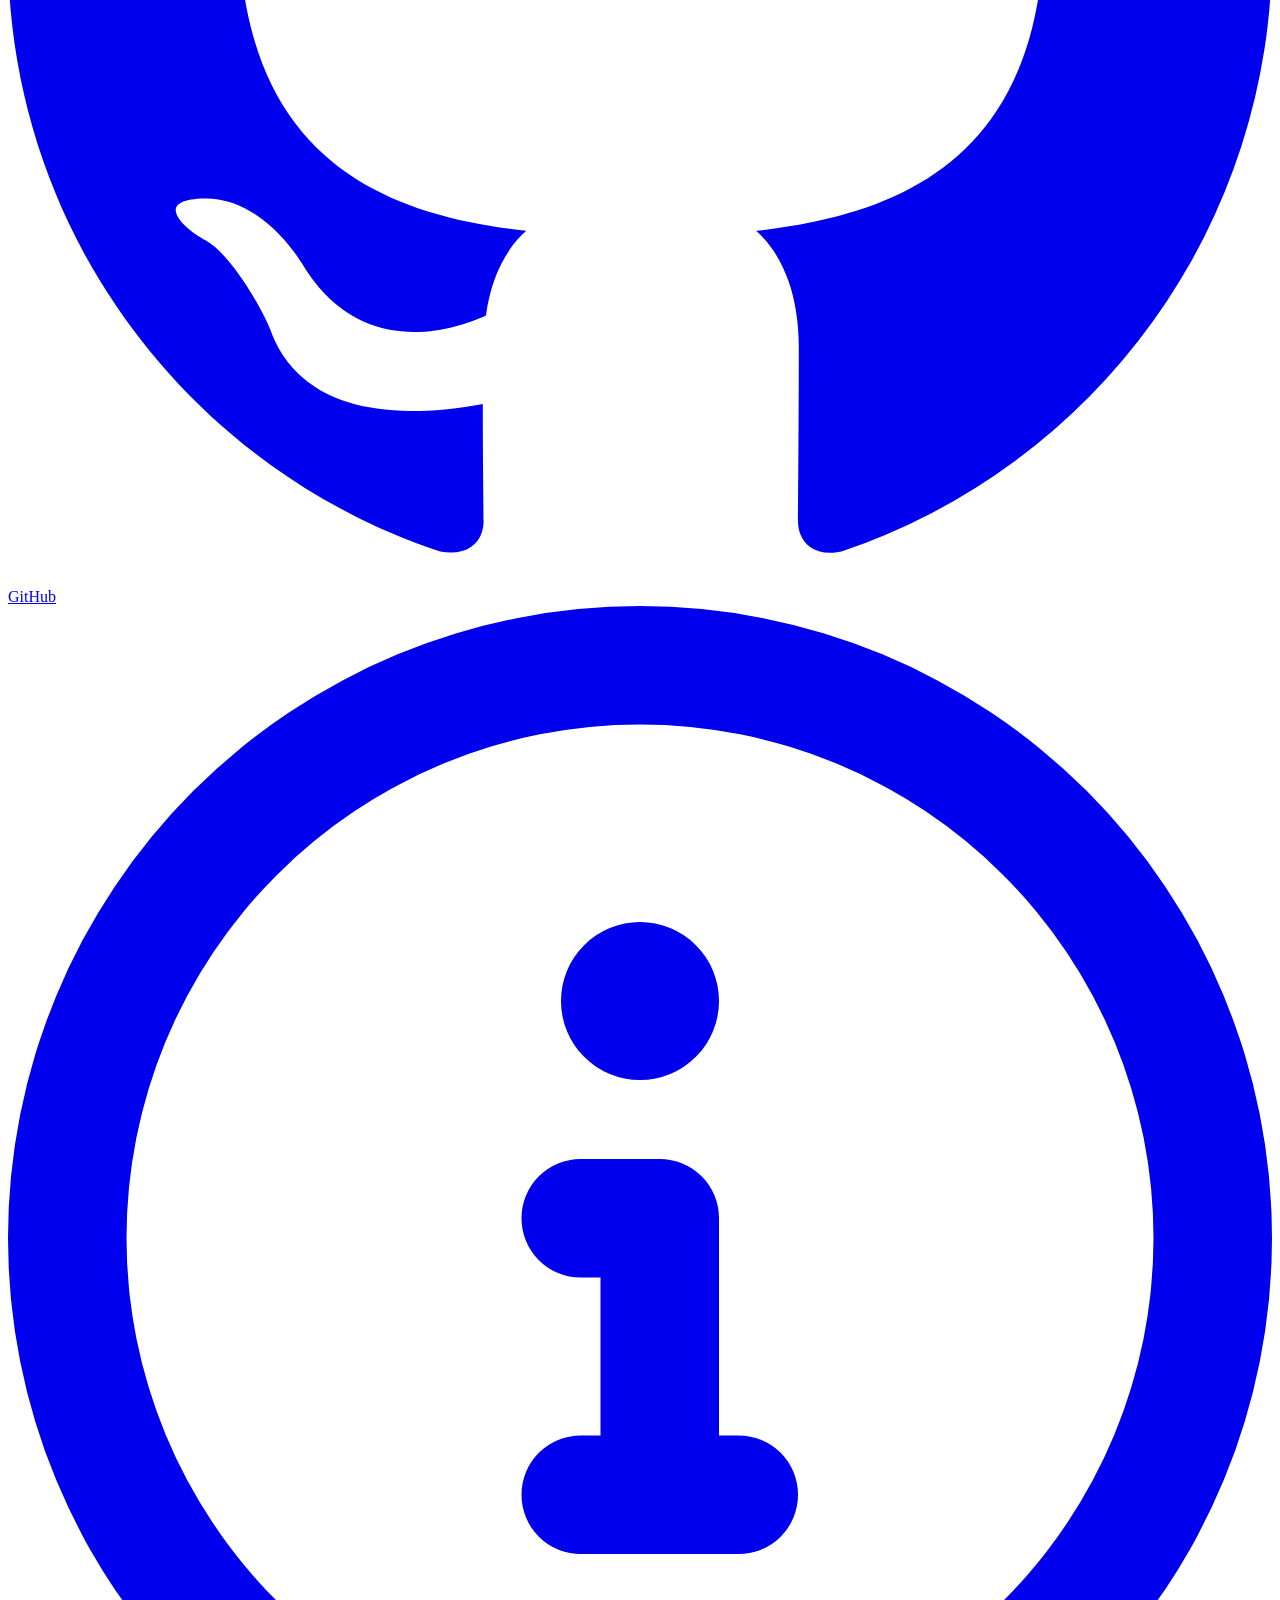
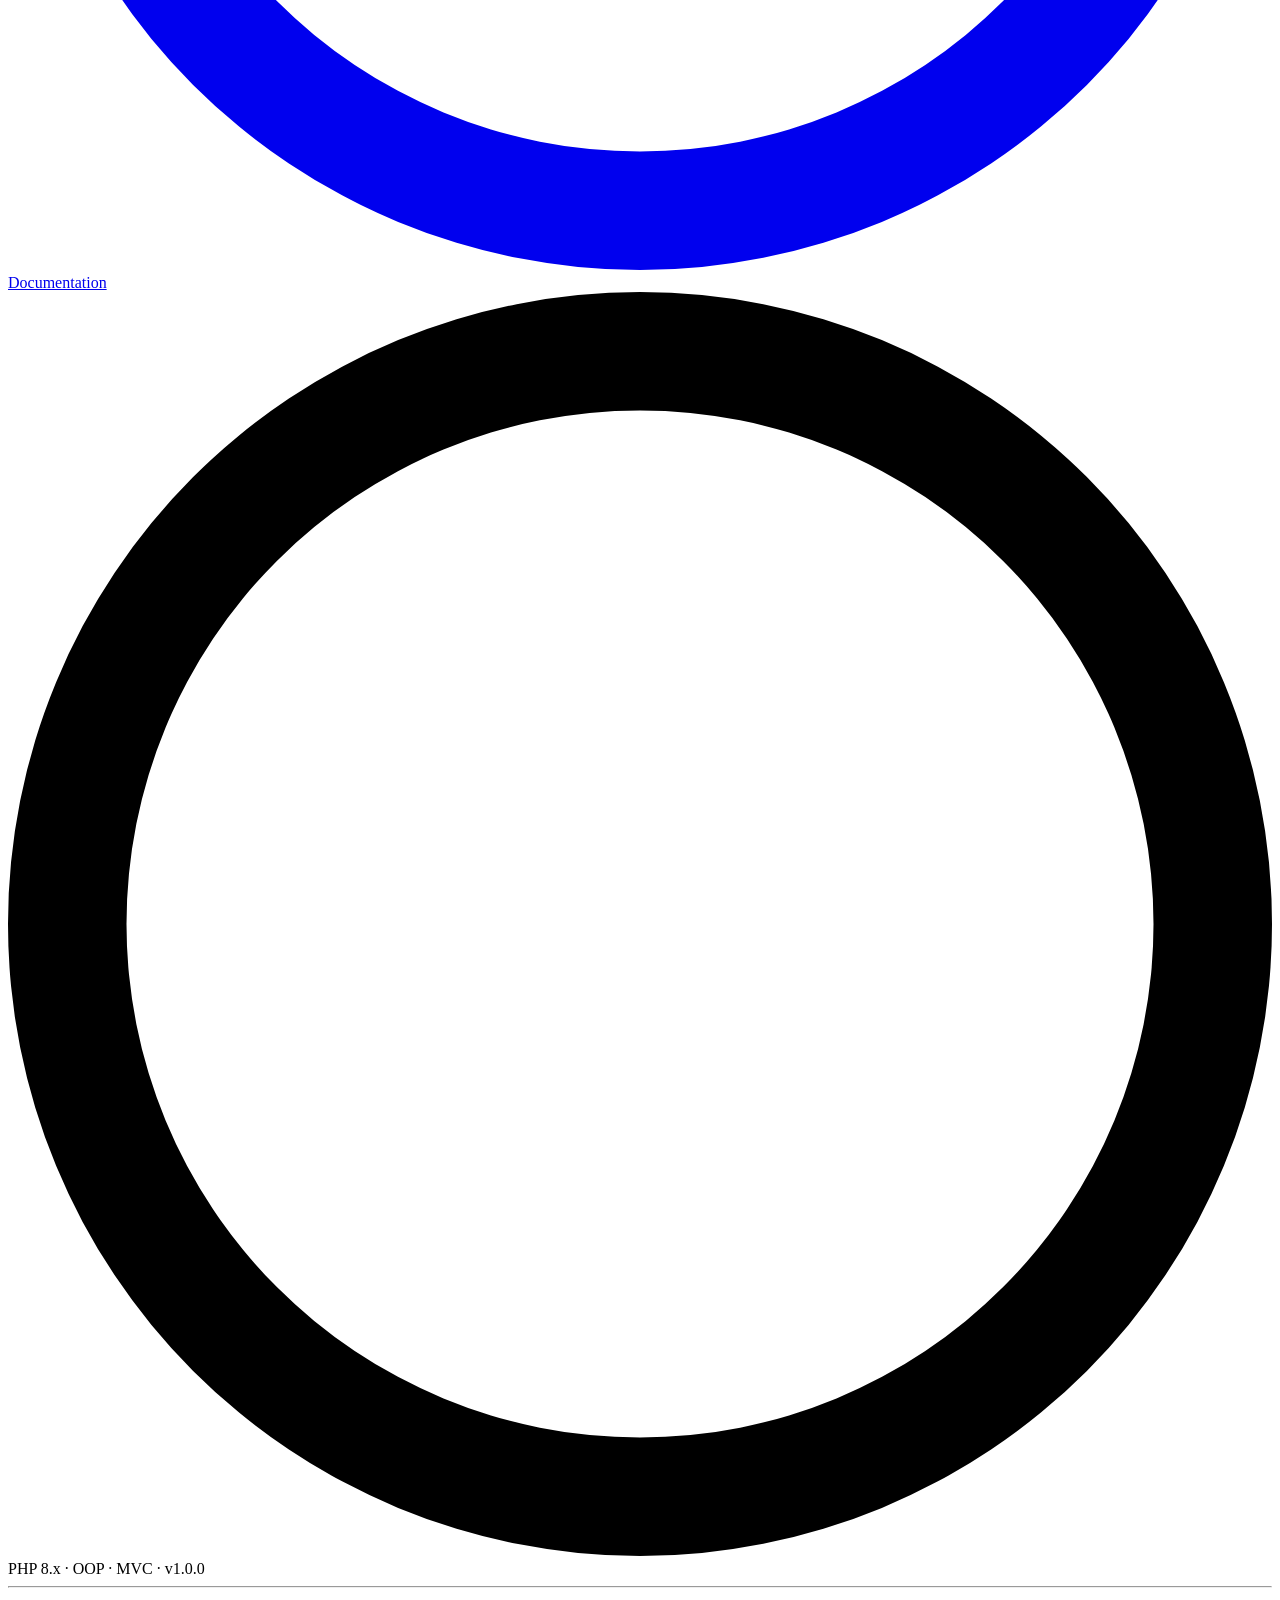
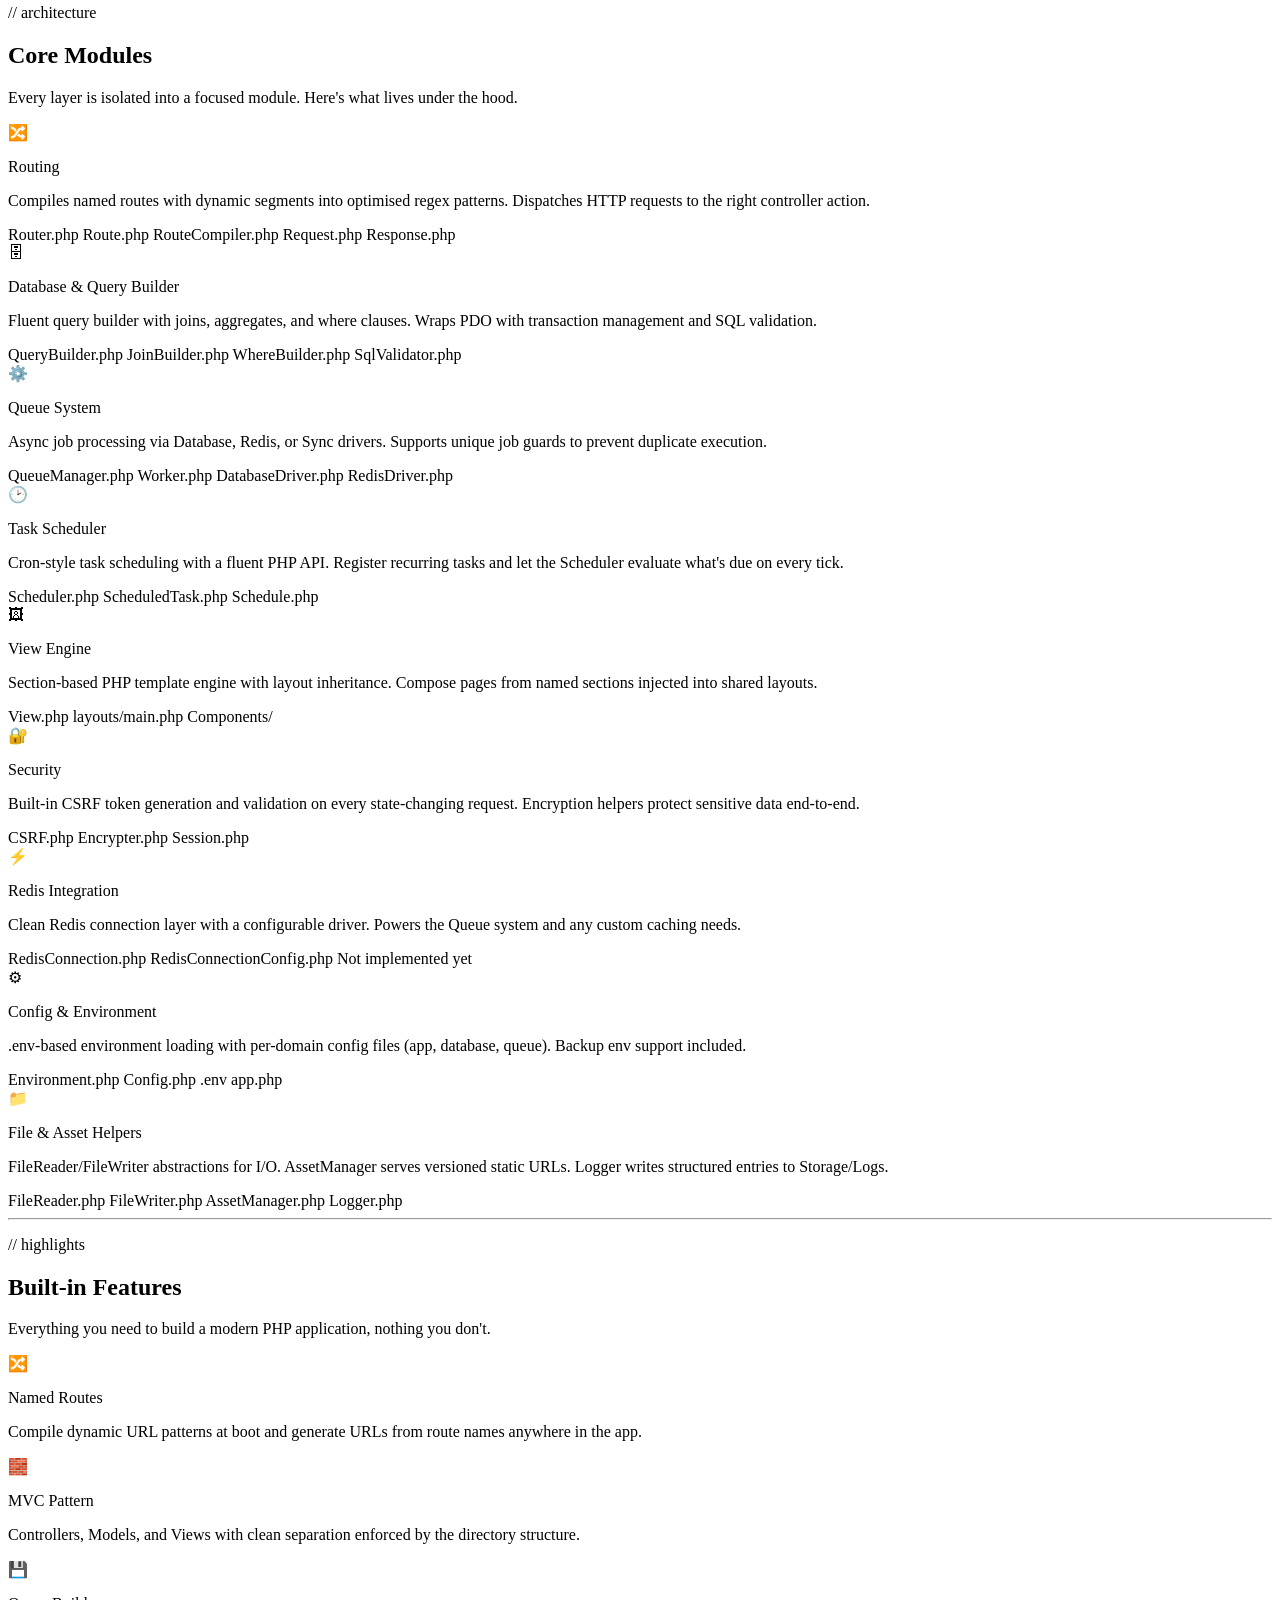
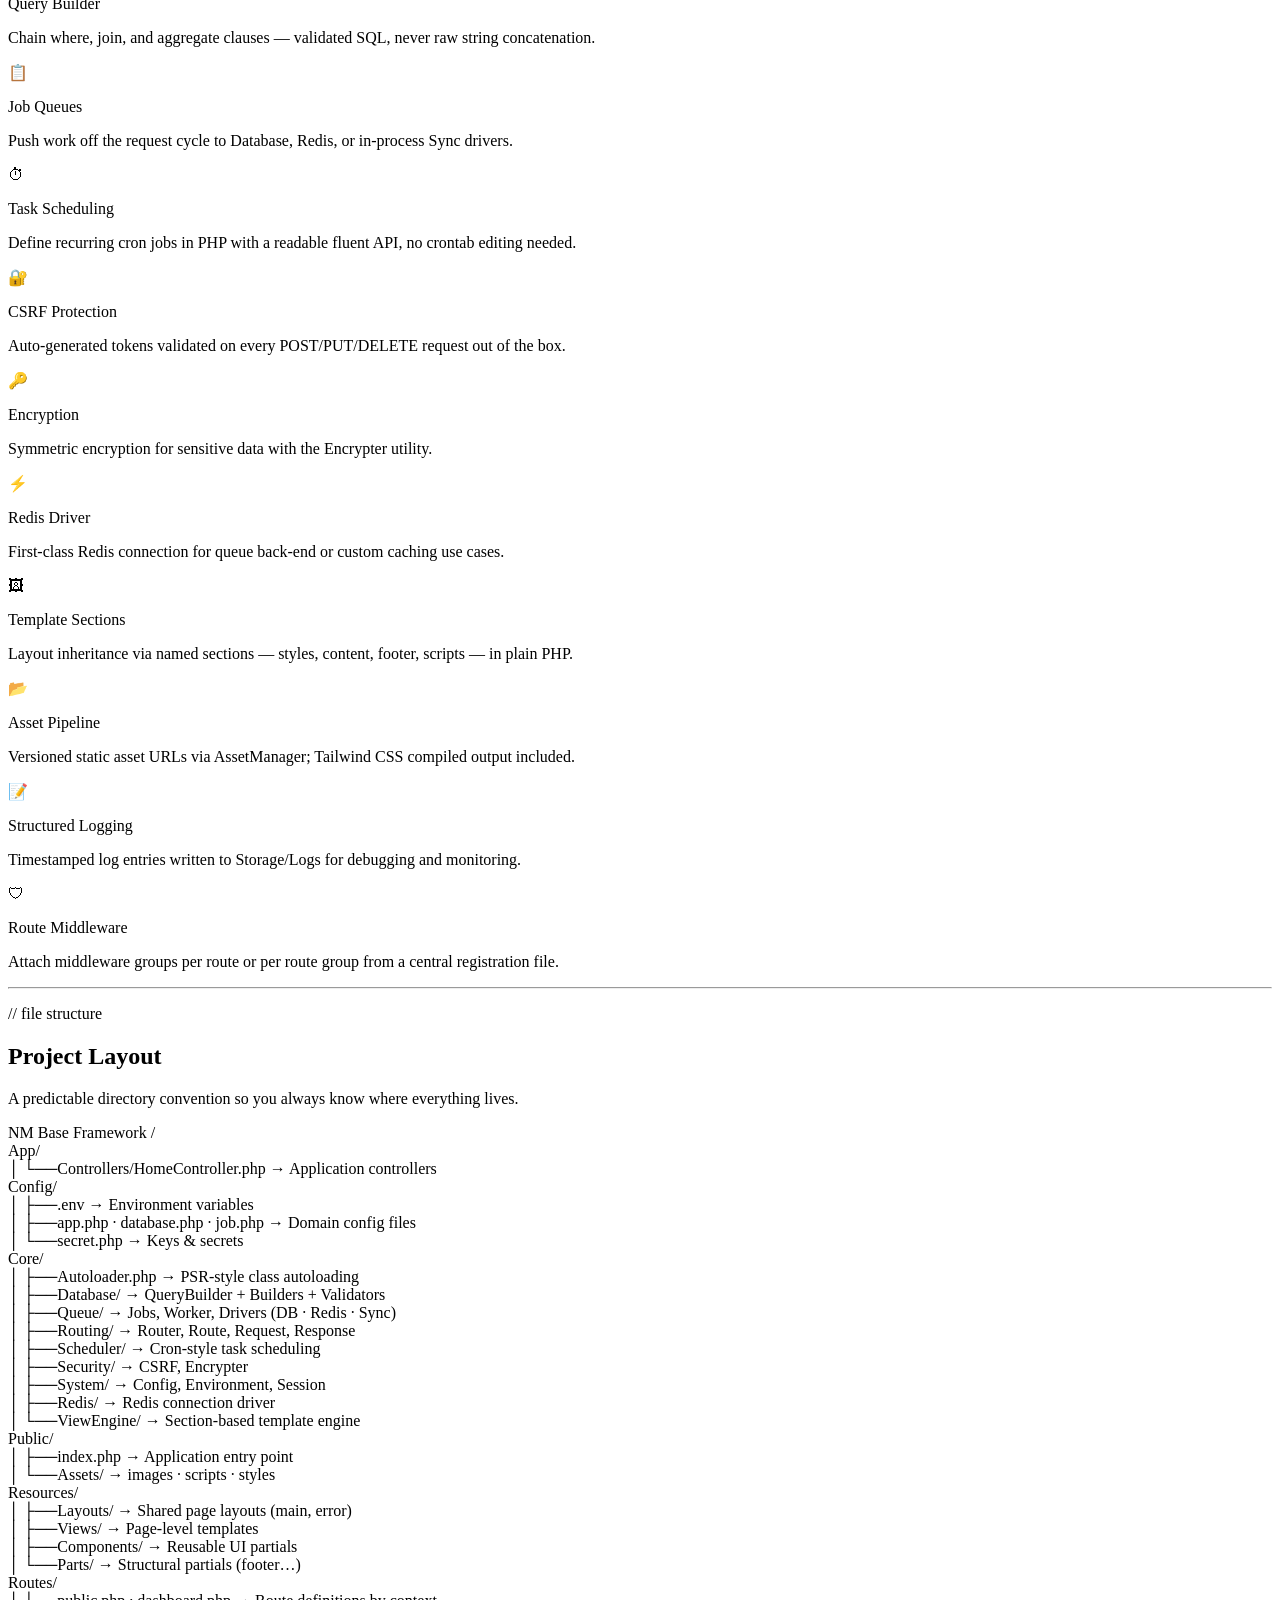
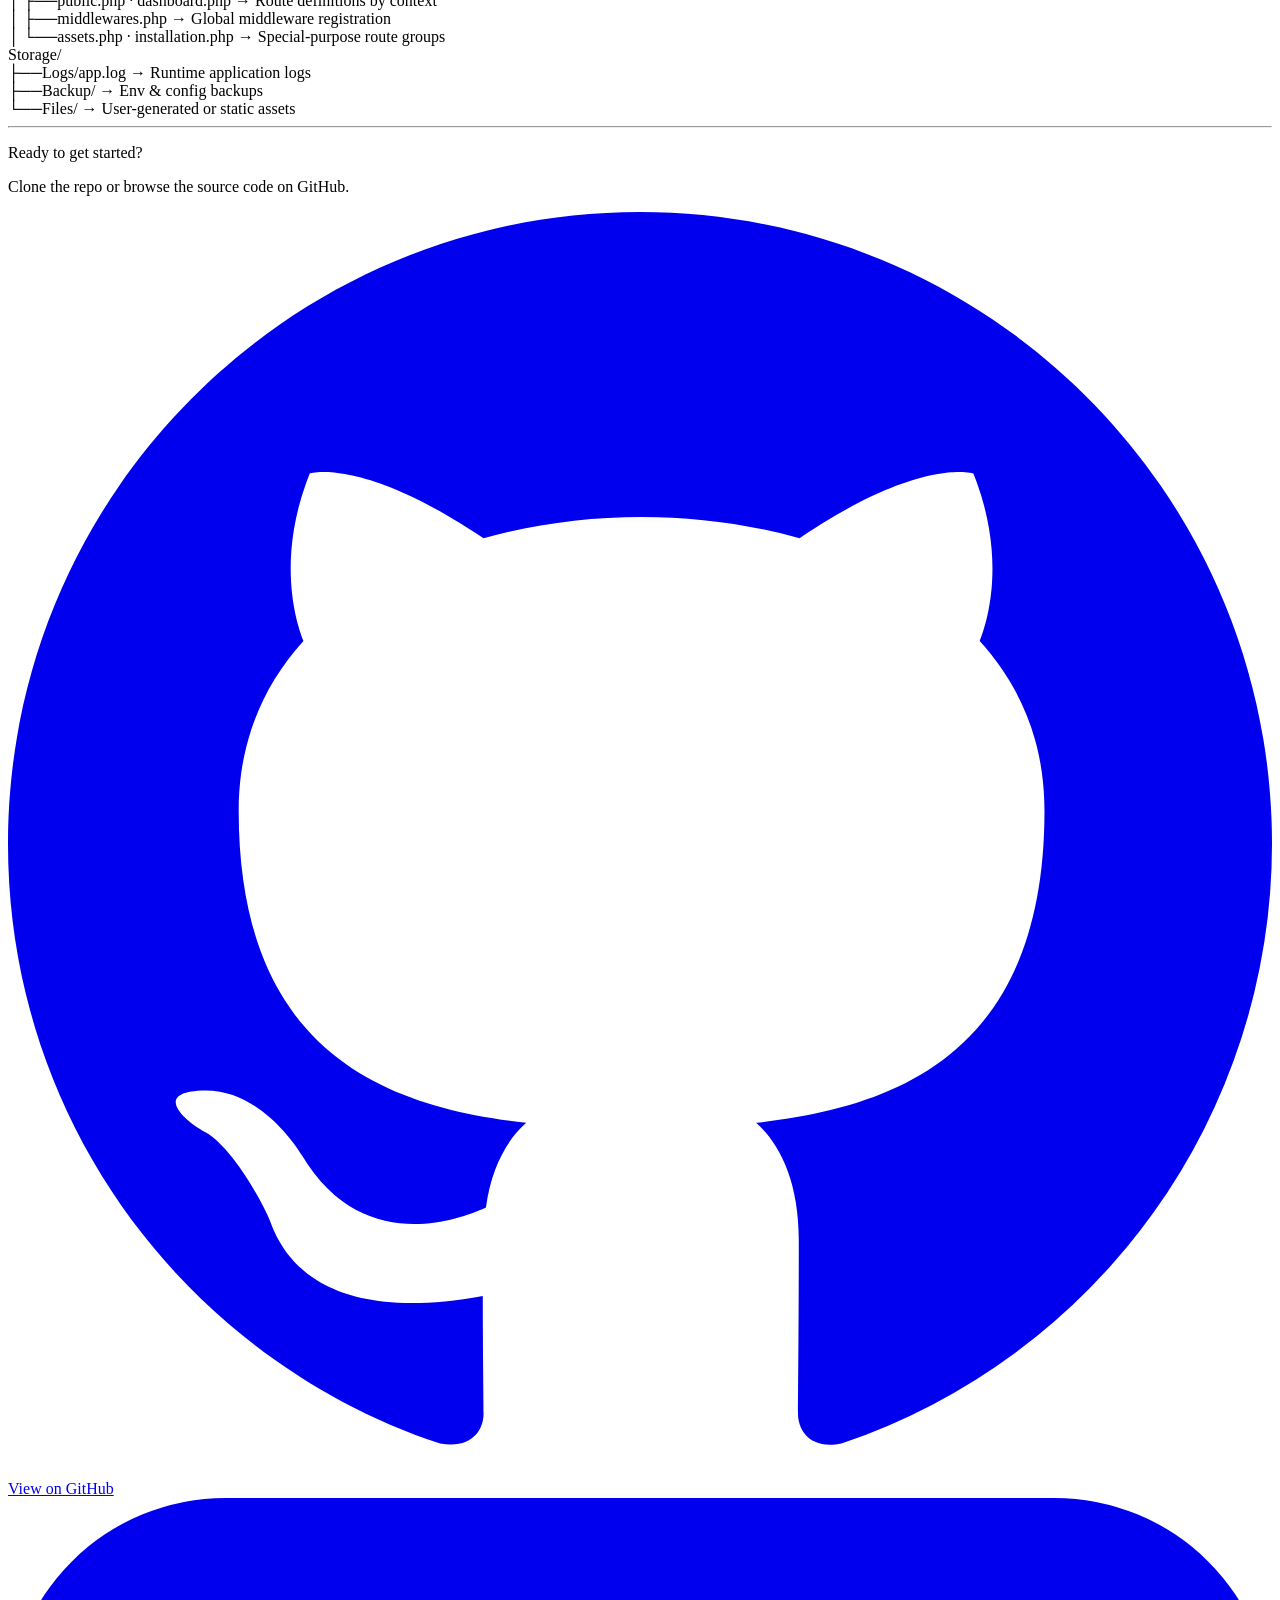
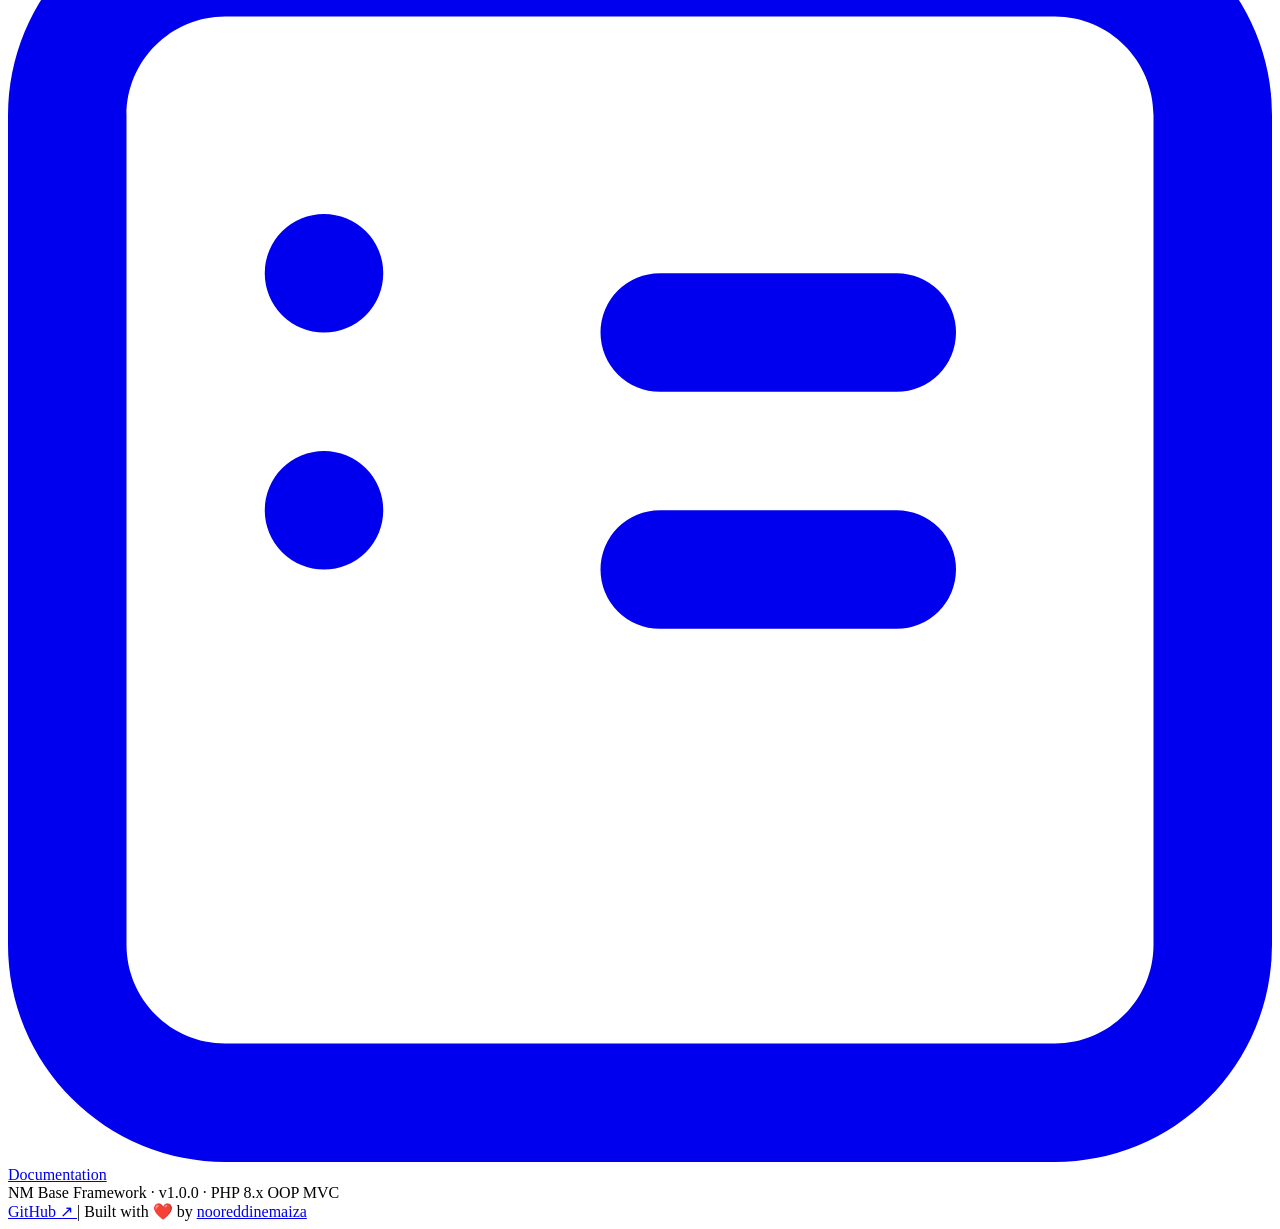
==== commit 91860609: "Initial commit" ====
--- a/projects/nm-base-framework.html
+++ b/projects/nm-base-framework.html
@@ -1,563 +1,752 @@
 <!DOCTYPE html>
-<html lang="fr">
+<html lang="en" class="dark">
 
 <head>
-  <meta charset="UTF-8" />
-  <meta name="viewport" content="width=device-width, initial-scale=1.0" />
-  <title>NM Base Framework — Nooreddine Maiza</title>
+  <meta charset="UTF-8">
+  <meta name="viewport" content="width=device-width, initial-scale=1.0">
+  <title>NM Base Framework — Project Page</title>
   <meta name="description"
-    content="Framework PHP maison orienté objet : routeur interne, architecture MVC, autoloader PSR-4 — socle de tous les projets PHP de Nooreddine Maiza." />
-  <link rel="stylesheet" href="../css/style.css" />
-  <link rel="icon" href="../images/NM_logo.png" />
-  <style>
-    /* ── extras spécifiques ── */
-    .code-block {
-      background: var(--surface);
-      border: 1px solid var(--border);
-      border-radius: var(--radius);
-      padding: 1.5rem 1.8rem;
-      font-family: var(--font-mono);
-      font-size: 0.78rem;
-      line-height: 1.9;
-      overflow-x: auto;
-      margin-bottom: 2rem;
-      position: relative;
-    }
-
-    .code-block .cb-label {
-      position: absolute;
-      top: 10px;
-      right: 14px;
-      font-size: 0.65rem;
-      color: var(--text-faint);
-      letter-spacing: 0.08em;
-      text-transform: uppercase;
-    }
-
-    .code-block .kw {
-      color: #FF7B72;
-    }
-
-    /* keyword     */
-    .code-block .cl {
-      color: #79C0FF;
-    }
-
-    /* class/type  */
-    .code-block .fn {
-      color: #D2A8FF;
-    }
-
-    /* function    */
-    .code-block .st {
-      color: #A5D6FF;
-    }
-
-    /* string      */
-    .code-block .cm {
-      color: var(--text-faint);
-      font-style: italic;
-    }
-
-    /* comment */
-    .code-block .cy {
-      color: var(--cyan);
-    }
-
-    .code-block .gr {
-      color: var(--green);
-    }
-
-    .lifecycle-steps {
-      display: flex;
-      flex-direction: column;
-      gap: 0;
-      margin-bottom: 2.5rem;
-      position: relative;
-    }
-
-    .lifecycle-steps::before {
-      content: '';
-      position: absolute;
-      left: 19px;
-      top: 20px;
-      bottom: 20px;
-      width: 2px;
-      background: linear-gradient(to bottom, var(--cyan), var(--violet));
-    }
-
-    .lifecycle-step {
-      display: flex;
-      gap: 1.2rem;
-      align-items: flex-start;
-      padding: 1rem 0;
-    }
-
-    .ls-num {
-      width: 40px;
-      height: 40px;
-      border-radius: 50%;
-      background: var(--surface);
-      border: 2px solid var(--cyan);
-      display: flex;
-      align-items: center;
-      justify-content: center;
-      font-family: var(--font-mono);
-      font-size: 0.75rem;
-      font-weight: 700;
-      color: var(--cyan);
-      flex-shrink: 0;
-      position: relative;
-      z-index: 1;
-    }
-
-    .ls-content {
-      flex: 1;
-      padding-top: 6px;
-    }
-
-    .ls-title {
-      font-family: var(--font-display);
-      font-size: 0.92rem;
-      font-weight: 600;
-      margin-bottom: 4px;
-    }
-
-    .ls-desc {
-      font-size: 0.83rem;
-      color: var(--text-muted);
-      line-height: 1.6;
-    }
-
-    .ls-code {
-      display: inline-block;
-      font-family: var(--font-mono);
-      font-size: 0.75rem;
-      color: var(--cyan);
-      background: var(--cyan-dim);
-      padding: 1px 8px;
-      border-radius: 3px;
-      margin-top: 4px;
-    }
-
-    .arch-diagram {
-      background: var(--surface);
-      border: 1px solid var(--border);
-      border-radius: var(--radius);
-      padding: 2rem;
-      margin-bottom: 2.5rem;
-      font-family: var(--font-mono);
-      font-size: 0.78rem;
-      color: var(--text-muted);
-      overflow-x: auto;
-      line-height: 1.9;
-    }
-
-    .arch-diagram .hl {
-      color: var(--cyan);
-    }
-
-    .arch-diagram .hl2 {
-      color: var(--violet);
-      opacity: 0.9;
-    }
-
-    .arch-diagram .hl3 {
-      color: #3FB950;
-    }
-
-    .arch-diagram .dim {
-      color: var(--text-faint);
-    }
+    content="A lightweight PHP MVC framework built from scratch with OOP principles — routing, queues, scheduling, Redis, and a clean template engine.">
+
+  <!-- Tailwind v4 CDN -->
+  <script src="https://cdn.jsdelivr.net/npm/@tailwindcss/browser@4"></script>
+
+  <!-- Fonts -->
+  <link rel="preconnect" href="https://fonts.googleapis.com">
+  <link rel="preconnect" href="https://fonts.gstatic.com" crossorigin>
+  <link
+    href="https://fonts.googleapis.com/css2?family=JetBrains+Mono:wght@300;400;500;700&family=Inter:wght@300;400;500;600&display=swap"
+    rel="stylesheet">
+
+  <style type="text/tailwindcss">
+    body { font-family: 'Inter', sans-serif; }
+    .font-mono { font-family: 'JetBrains Mono', monospace; }
   </style>
 </head>
 
-<body>
-
-  <!-- ===================================================
-       NAVIGATION
-       =================================================== -->
-  <nav class="nav">
-    <a href="../index.html" class="nav-logo"><img src="../images/NM_logo.png" style="max-width: 55px;" alt="NM_logo"></a>
-      <li><a href="../index.html">Accueil</a></li>
-      <li><a href="../index.html#projects">Projets</a></li>
-      <li><a href="../index.html#about">À propos</a></li>
-      <li><a href="../index.html#contact" class="nav-cta">Contact</a></li>
-    </ul>
-    <div class="nav-burger" aria-label="Menu" role="button" tabindex="0">
-      <span></span><span></span><span></span>
-    </div>
-  </nav>
-
-  <!-- ===================================================
-       PROJECT HERO
-       =================================================== -->
-  <div class="project-page">
-    <div class="project-hero">
-
-      <a href="../index.html#projects" class="project-hero-back">
-        <svg xmlns="http://www.w3.org/2000/svg" width="14" height="14" fill="none" viewBox="0 0 24 24"
-          stroke="currentColor" stroke-width="2">
-          <path d="M19 12H5M12 5l-7 7 7 7" />
+<body class="bg-white dark:bg-[#0D1117] text-slate-900 dark:text-slate-50 antialiased">
+
+  <!-- ══════════════════════════════════════════
+     NAV
+══════════════════════════════════════════ -->
+  <header
+    class="sticky top-0 z-50 border-b border-slate-100 dark:border-slate-800 bg-white/80 dark:bg-[#0D1117]/80 backdrop-blur">
+    <div class="max-w-5xl mx-auto px-6 h-14 flex items-center justify-between">
+      <span class="font-mono font-bold text-sm text-slate-900 dark:text-slate-100">
+        <span class="text-blue-500 dark:text-blue-400">NM</span> Base Framework
+      </span>
+      <nav class="hidden sm:flex items-center gap-6">
+        <a href="#architecture"
+          class="font-mono text-[0.75rem] text-slate-500 dark:text-slate-400 hover:text-slate-900 dark:hover:text-white transition-colors">Architecture</a>
+        <a href="#features"
+          class="font-mono text-[0.75rem] text-slate-500 dark:text-slate-400 hover:text-slate-900 dark:hover:text-white transition-colors">Features</a>
+        <a href="#structure"
+          class="font-mono text-[0.75rem] text-slate-500 dark:text-slate-400 hover:text-slate-900 dark:hover:text-white transition-colors">File
+          Tree</a>
+        <a href="https://github.com/nooreddinemaiza/nm-base-framework" target="_blank" rel="noopener"
+          class="inline-flex items-center gap-1.5 font-mono text-[0.75rem] px-3 py-1.5 rounded-md border border-slate-200 dark:border-slate-700 text-slate-600 dark:text-slate-300 hover:border-slate-900 dark:hover:border-slate-400 transition-colors">
+          <svg class="w-3.5 h-3.5" viewBox="0 0 16 16" fill="currentColor">
+            <path
+              d="M8 0C3.58 0 0 3.58 0 8c0 3.54 2.29 6.53 5.47 7.59.4.07.55-.17.55-.38 0-.19-.01-.82-.01-1.49-2.01.37-2.53-.49-2.69-.94-.09-.23-.48-.94-.82-1.13-.28-.15-.68-.52-.01-.53.63-.01 1.08.58 1.23.82.72 1.21 1.87.87 2.33.66.07-.52.28-.87.51-1.07-1.78-.2-3.64-.89-3.64-3.95 0-.87.31-1.59.82-2.15-.08-.2-.36-1.02.08-2.12 0 0 .67-.21 2.2.82.64-.18 1.32-.27 2-.27.68 0 1.36.09 2 .27 1.53-1.04 2.2-.82 2.2-.82.44 1.1.16 1.92.08 2.12.51.56.82 1.27.82 2.15 0 3.07-1.87 3.75-3.65 3.95.29.25.54.73.54 1.48 0 1.07-.01 1.93-.01 2.2 0 .21.15.46.55.38A8.013 8.013 0 0 0 16 8c0-4.42-3.58-8-8-8Z" />
+          </svg>
+          GitHub
+        </a>
+      </nav>
+      <!-- Mobile menu toggle -->
+      <button id="menu-toggle"
+        class="sm:hidden p-2 rounded-md text-slate-500 dark:text-slate-400 hover:text-slate-900 dark:hover:text-white">
+        <svg class="w-5 h-5" viewBox="0 0 20 20" fill="currentColor">
+          <path fill-rule="evenodd"
+            d="M3 5h14a1 1 0 0 1 0 2H3a1 1 0 0 1 0-2Zm0 4h14a1 1 0 0 1 0 2H3a1 1 0 0 1 0-2Zm0 4h14a1 1 0 0 1 0 2H3a1 1 0 0 1 0-2Z" />
         </svg>
-        Retour aux projets
+      </button>
+    </div>
+    <!-- Mobile dropdown -->
+    <div id="mobile-menu"
+      class="hidden sm:hidden px-6 pb-4 flex flex-col gap-3 border-t border-slate-100 dark:border-slate-800 pt-4">
+      <a href="#architecture" class="font-mono text-[0.8rem] text-slate-500 dark:text-slate-400">Architecture</a>
+      <a href="#features" class="font-mono text-[0.8rem] text-slate-500 dark:text-slate-400">Features</a>
+      <a href="#structure" class="font-mono text-[0.8rem] text-slate-500 dark:text-slate-400">File Tree</a>
+      <a href="https://github.com/nooreddinemaiza/nm-base-framework" target="_blank"
+        class="font-mono text-[0.8rem] text-blue-500">GitHub ↗</a>
+    </div>
+  </header>
+
+  <!-- ══════════════════════════════════════════
+     HERO
+══════════════════════════════════════════ -->
+  <section
+    class="relative min-h-screen flex flex-col items-center justify-center text-center px-6 py-24 overflow-hidden bg-white dark:bg-[#0D1117]">
+
+    <div
+      class="pointer-events-none absolute inset-0 bg-[radial-gradient(ellipse_60%_40%_at_50%_0%,rgba(88,166,255,0.08),transparent)] dark:bg-[radial-gradient(ellipse_60%_40%_at_50%_0%,rgba(88,166,255,0.12),transparent)]">
+    </div>
+
+    <!-- Badge -->
+    <div
+      class="inline-flex items-center gap-2 mb-8 px-4 py-1.5 rounded-full border border-blue-200 bg-blue-50 dark:border-blue-800/40 dark:bg-blue-950/30">
+      <span class="w-2 h-2 rounded-full bg-emerald-400 animate-pulse"></span>
+      <span
+        class="font-mono text-[0.68rem] uppercase tracking-widest text-blue-600 dark:text-blue-400 font-medium">v1.0.0 —
+        First Release</span>
+    </div>
+
+    <!-- Title -->
+    <h1
+      class="font-mono font-bold leading-[1.1] tracking-tight text-5xl sm:text-6xl lg:text-7xl text-slate-900 dark:text-slate-50 mb-6">
+      <span class="logo" style=" max-width: 150px;display: block;margin: 5px auto;">
+        <a href="https://nooreddinemaiza.github.io" target="_blank" rel="noopener noreferrer">
+          <img src="/Assets/images/logo.png" alt="">
+        </a></span> Base<br>
+      <span class="text-emerald-500 dark:text-emerald-400">Framework</span>
+    </h1>
+
+    <!-- Subtitle -->
+    <p class="max-w-xl text-base sm:text-lg font-light text-slate-500 dark:text-slate-400 mb-10">
+      A lightweight PHP MVC framework built from scratch with OOP principles —
+      routing, queues, scheduling, Redis, and a clean template engine, all under one roof.
+    </p>
+
+    <!-- CTA buttons -->
+    <div class="flex flex-wrap gap-3 justify-center mb-12">
+      <a href="#architecture"
+        class="inline-flex items-center gap-2 px-5 py-2.5 rounded-md font-mono text-[0.82rem] font-medium bg-blue-500 text-white hover:bg-blue-400 transition-colors">
+        <svg class="w-3.5 h-3.5" viewBox="0 0 16 16" fill="currentColor">
+          <path
+            d="M8 0a8 8 0 1 1 0 16A8 8 0 0 1 8 0Zm1.5 4.5a1.5 1.5 0 1 0-3 0 1.5 1.5 0 0 0 3 0ZM8 7a1 1 0 0 0-1 1v4.5a1 1 0 0 0 2 0V8a1 1 0 0 0-1-1Z" />
+        </svg>
+        Explore Architecture
       </a>
-
-      <div class="section-label">Framework maison</div>
-
-      <h1 class="project-hero-title">NM Base Framework</h1>
-
-      <p class="project-hero-desc">
-        Micro-framework PHP entièrement orienté objet, développé de zéro. Il fournit
-        un routeur interne, une architecture MVC, un autoloader PSR-4 et une couche
-        d'accès base de données — servant de socle à tous les projets PHP du portfolio.
-      </p>
-
-      <div class="card-tags" style="margin-bottom: 1.5rem;">
-        <span class="tag tag-cyan">PHP OOP</span>
-        <span class="tag tag-violet">MVC</span>
-        <span class="tag tag-green">Router</span>
-        <span class="tag tag-orange">PSR-4</span>
-        <span class="tag tag-yellow">PDO</span>
-      </div>
-
-      <div class="project-hero-meta">
-        <div class="project-meta-item">
-          <span class="label">Type</span>
-          <span class="value">Framework PHP interne</span>
-        </div>
-        <div class="project-meta-item">
-          <span class="label">Paradigme</span>
-          <span class="value">OOP — MVC</span>
-        </div>
-        <div class="project-meta-item">
-          <span class="label">Version PHP</span>
-          <span class="value">8.0 +</span>
-        </div>
-        <div class="project-meta-item">
-          <span class="label">Utilisé dans</span>
-          <span class="value" style="color:var(--cyan);">Tous les projets PHP</span>
-        </div>
-      </div>
-
-    </div>
-
-    <!-- ===================================================
-         PROJECT BODY
-         =================================================== -->
-    <div class="project-body">
-
-      <!-- ── MAIN CONTENT ── -->
-      <main>
-
-        <!-- Architecture -->
-        <h2 class="project-section-title">Structure du framework</h2>
-        <div class="arch-diagram">
-          <span class="hl">nm-base-framework/</span>
-          ├── <span class="hl2">core/</span> <span class="dim">← Noyau du framework</span>
-          │ ├── <span class="hl">Router.php</span> <span class="dim">← Routeur interne (GET/POST/PUT/DELETE)</span>
-          │ ├── <span class="hl">Controller.php</span> <span class="dim">← Contrôleur de base (render, redirect…)</span>
-          │ ├── <span class="hl">Model.php</span> <span class="dim">← Modèle de base (query builder léger)</span>
-          │ ├── <span class="hl">Database.php</span> <span class="dim">← Singleton PDO</span>
-          │ ├── <span class="hl">Request.php</span> <span class="dim">← Encapsulation $_GET/$_POST/$_FILES</span>
-          │ ├── <span class="hl">Response.php</span> <span class="dim">← JSON / redirect / status codes</span>
-          │ ├── <span class="hl">Session.php</span> <span class="dim">← Gestion sessions & flash messages</span>
-          │ ├── <span class="hl">View.php</span> <span class="dim">← Moteur de templates PHP natif</span>
-          │ ├── <span class="hl">Middleware.php</span> <span class="dim">← Interface middleware (auth, csrf…)</span>
-          │ └── <span class="hl">Autoloader.php</span> <span class="dim">← PSR-4 sans Composer (optionnel)</span>
-          │
-          ├── <span class="hl2">app/</span> <span class="dim">← Code applicatif (à surcharger)</span>
-          │ ├── Controllers/
-          │ ├── Models/
-          │ ├── Views/
-          │ │ ├── layouts/ <span class="dim">← Templates de base (header, footer)</span>
-          │ │ └── partials/ <span class="dim">← Composants réutilisables</span>
-          │ └── Middleware/
-          │
-          ├── <span class="hl3">public/</span>
-          │ ├── index.php <span class="dim">← Point d'entrée unique (Front Controller)</span>
-          │ ├── .htaccess <span class="dim">← Réécriture URL Apache</span>
-          │ ├── css/ js/ images/
-          │
-          └── <span class="hl">config/</span>
-          ├── app.php <span class="dim">← Config générale (env, debug, timezone)</span>
-          ├── database.php <span class="dim">← DSN, host, user, pass, dbname</span>
-          └── routes.php <span class="dim">← Déclaration de toutes les routes</span>
-        </div>
-
-        <!-- Cycle de vie d'une requête -->
-        <h2 class="project-section-title">Cycle de vie d'une requête</h2>
-        <div class="lifecycle-steps">
-          <div class="lifecycle-step">
-            <div class="ls-num">01</div>
-            <div class="ls-content">
-              <div class="ls-title">Front Controller</div>
-              <div class="ls-desc">Toutes les requêtes HTTP sont redirigées vers <span
-                  class="ls-code">public/index.php</span> grâce au <code
-                  style="font-size:0.8em;color:var(--violet);">.htaccess</code>. C'est le seul point d'entrée de
-                l'application.</div>
-            </div>
-          </div>
-          <div class="lifecycle-step">
-            <div class="ls-num">02</div>
-            <div class="ls-content">
-              <div class="ls-title">Bootstrap & Autoloader</div>
-              <div class="ls-desc">L'autoloader PSR-4 est enregistré, la configuration est chargée (<span
-                  class="ls-code">config/app.php</span>, <span class="ls-code">config/database.php</span>), la session
-                est démarrée.</div>
-            </div>
-          </div>
-          <div class="lifecycle-step">
-            <div class="ls-num">03</div>
-            <div class="ls-content">
-              <div class="ls-title">Routeur</div>
-              <div class="ls-desc">Le <span class="ls-code">Router</span> compare l'URI et la méthode HTTP aux routes
-                définies dans <span class="ls-code">config/routes.php</span> et résout le contrôleur + l'action cibles.
-              </div>
-            </div>
-          </div>
-          <div class="lifecycle-step">
-            <div class="ls-num">04</div>
-            <div class="ls-content">
-              <div class="ls-title">Middlewares</div>
-              <div class="ls-desc">La pile de middlewares associée à la route est exécutée en séquence (auth, CSRF,
-                rate-limiting…). Un middleware peut court-circuiter la chaîne et renvoyer directement une réponse.</div>
-            </div>
-          </div>
-          <div class="lifecycle-step">
-            <div class="ls-num">05</div>
-            <div class="ls-content">
-              <div class="ls-title">Contrôleur → Modèle → Vue</div>
-              <div class="ls-desc">Le contrôleur instancie les modèles nécessaires, traite la logique métier, puis
-                appelle <span class="ls-code">$this->render('vue', $data)</span> qui injecte les données dans le
-                template PHP natif.</div>
-            </div>
-          </div>
-          <div class="lifecycle-step">
-            <div class="ls-num" style="border-color:var(--green);color:var(--green);">06</div>
-            <div class="ls-content">
-              <div class="ls-title">Réponse HTTP</div>
-              <div class="ls-desc">La classe <span class="ls-code">Response</span> envoie les headers appropriés
-                (Content-Type, status code) et renvoie le HTML, le JSON ou effectue une redirection.</div>
-            </div>
-          </div>
-        </div>
-
-        <!-- Exemples de code -->
-        <h2 class="project-section-title">Exemples de code</h2>
-
-        <p class="project-text" style="margin-bottom:0.8rem;">Déclaration des routes dans <code
-            style="font-family:var(--font-mono);color:var(--cyan);font-size:0.82em;">config/routes.php</code> :</p>
-        <div class="code-block">
-          <span class="cb-label">config/routes.php</span>
-          <span class="cm">// Déclaration des routes de l'application</span>
-          <span class="kw">use</span> <span class="cl">Core\Router</span>;
-
-          <span class="cl">Router</span>::<span class="fn">get</span>(<span class="st">'/'</span>, <span
-            class="st">'HomeController@index'</span>);
-          <span class="cl">Router</span>::<span class="fn">get</span>(<span class="st">'/users'</span>, <span
-            class="st">'UserController@index'</span>, [<span class="st">'auth'</span>]);
-          <span class="cl">Router</span>::<span class="fn">get</span>(<span class="st">'/users/{id}'</span>, <span
-            class="st">'UserController@show'</span>, [<span class="st">'auth'</span>]);
-          <span class="cl">Router</span>::<span class="fn">post</span>(<span class="st">'/users'</span>, <span
-            class="st">'UserController@store'</span>, [<span class="st">'auth'</span>, <span class="st">'csrf'</span>]);
-          <span class="cl">Router</span>::<span class="fn">put</span>(<span class="st">'/users/{id}'</span>, <span
-            class="st">'UserController@update'</span>, [<span class="st">'auth'</span>, <span
-            class="st">'csrf'</span>]);
-          <span class="cl">Router</span>::<span class="fn">delete</span>(<span class="st">'/users/{id}'</span>, <span
-            class="st">'UserController@destroy'</span>, [<span class="st">'auth'</span>]);
-        </div>
-
-        <p class="project-text" style="margin-bottom:0.8rem;">Exemple d'un contrôleur héritant de la base :</p>
-        <div class="code-block">
-          <span class="cb-label">app/Controllers/UserController.php</span>
-          <span class="kw">namespace</span> <span class="cl">App\Controllers</span>;
-
-          <span class="kw">use</span> <span class="cl">Core\Controller</span>;
-          <span class="kw">use</span> <span class="cl">App\Models\User</span>;
-
-          <span class="kw">class</span> <span class="cl">UserController</span> <span class="kw">extends</span> <span
-            class="cl">Controller</span>
-          {
-          <span class="kw">public function</span> <span class="fn">index</span>(): <span class="cl">void</span>
-          {
-          <span class="cy">$users</span> = <span class="cl">User</span>::<span class="fn">all</span>();
-          <span class="cm">// Rend la vue resources/views/users/index.php</span>
-          <span class="kw">$this</span>-><span class="fn">render</span>(<span class="st">'users/index'</span>, <span
-            class="kw">compact</span>(<span class="st">'users'</span>));
-          }
-
-          <span class="kw">public function</span> <span class="fn">store</span>(): <span class="cl">void</span>
-          {
-          <span class="cy">$data</span> = <span class="kw">$this</span>->request-><span class="fn">only</span>([<span
-            class="st">'username'</span>, <span class="st">'password'</span>, <span class="st">'email'</span>]);
-          <span class="cl">User</span>::<span class="fn">create</span>(<span class="cy">$data</span>);
-          <span class="kw">$this</span>->session-><span class="fn">flash</span>(<span class="st">'success'</span>, <span
-            class="st">'Utilisateur créé.'</span>);
-          <span class="kw">$this</span>-><span class="fn">redirect</span>(<span class="st">'/users'</span>);
-          }
-          }
-        </div>
-
-        <p class="project-text" style="margin-bottom:0.8rem;">Modèle de base avec query builder léger :</p>
-        <div class="code-block">
-          <span class="cb-label">app/Models/User.php</span>
-          <span class="kw">namespace</span> <span class="cl">App\Models</span>;
-
-          <span class="kw">use</span> <span class="cl">Core\Model</span>;
-
-          <span class="kw">class</span> <span class="cl">User</span> <span class="kw">extends</span> <span
-            class="cl">Model</span>
-          {
-          <span class="kw">protected static</span> <span class="cl">string</span> <span class="cy">$table</span> = <span
-            class="st">'users'</span>;
-
-          <span class="cm">// Core\Model fournit : all(), find(), where(), create(), update(), delete()</span>
-          <span class="cm">// Méthode personnalisée :</span>
-          <span class="kw">public static function</span> <span class="fn">findByEmail</span>(<span
-            class="cl">string</span> <span class="cy">$email</span>): ?<span class="kw">self</span>
-          {
-          <span class="kw">return</span> <span class="kw">static</span>::<span class="fn">where</span>(<span
-            class="st">'email'</span>, <span class="cy">$email</span>)-><span class="fn">first</span>();
-          }
-          }
-        </div>
-
-        <!-- Fonctionnalités -->
-        <h2 class="project-section-title">Ce que fournit le framework</h2>
-        <div class="feature-list">
-          <div class="feature-item">Routeur interne supportant GET, POST, PUT, DELETE avec paramètres dynamiques dans
-            l'URI (<code style="font-family:var(--font-mono);color:var(--cyan);font-size:0.82em;">{id}</code>, <code
-              style="font-family:var(--font-mono);color:var(--cyan);font-size:0.82em;">{slug}</code>).</div>
-          <div class="feature-item">Système de middlewares en pipeline : chaque route peut embarquer une liste de
-            middlewares exécutés avant l'action du contrôleur.</div>
-          <div class="feature-item">Moteur de vues en PHP natif avec layouts et partials — pas de langage de template
-            externe, juste du PHP.</div>
-          <div class="feature-item">Couche Model avec méthodes statiques (<code
-              style="font-family:var(--font-mono);color:var(--cyan);font-size:0.82em;">all()</code>, <code
-              style="font-family:var(--font-mono);color:var(--cyan);font-size:0.82em;">find()</code>, <code
-              style="font-family:var(--font-mono);color:var(--cyan);font-size:0.82em;">where()</code>, <code
-              style="font-family:var(--font-mono);color:var(--cyan);font-size:0.82em;">create()</code>, <code
-              style="font-family:var(--font-mono);color:var(--cyan);font-size:0.82em;">update()</code>, <code
-              style="font-family:var(--font-mono);color:var(--cyan);font-size:0.82em;">delete()</code>) via PDO préparé.
-          </div>
-          <div class="feature-item">Singleton PDO partagé dans toute l'application, configurable par environnement.
-          </div>
-          <div class="feature-item">Gestion des sessions avec flash messages (succès, erreurs) accessibles dans les
-            vues.</div>
-          <div class="feature-item">Classe Request pour accéder proprement aux données entrantes (<code
-              style="font-family:var(--font-mono);color:var(--cyan);font-size:0.82em;">only()</code>, <code
-              style="font-family:var(--font-mono);color:var(--cyan);font-size:0.82em;">get()</code>, <code
-              style="font-family:var(--font-mono);color:var(--cyan);font-size:0.82em;">post()</code>, <code
-              style="font-family:var(--font-mono);color:var(--cyan);font-size:0.82em;">file()</code>).</div>
-          <div class="feature-item">Autoloader PSR-4 intégré — utilisable avec ou sans Composer selon le contexte de
-            déploiement.</div>
-        </div>
-
-      </main>
-
-      <!-- ── SIDEBAR ── -->
-      <aside class="project-sidebar">
-
-        <div class="sidebar-card">
-          <div class="sidebar-card-title">Composants du core</div>
-          <div class="tech-stack-item">
-            <div class="tech-dot"></div>
-            <div>
-              <div style="font-size:0.82rem;color:var(--text);">Router</div>
-              <div style="font-size:0.72rem;color:var(--text-faint);">Dispatch GET/POST/PUT/DELETE</div>
-            </div>
-          </div>
-          <div class="tech-stack-item">
-            <div class="tech-dot" style="background:var(--violet);"></div>
-            <div>
-              <div style="font-size:0.82rem;color:var(--text);">Controller</div>
-              <div style="font-size:0.72rem;color:var(--text-faint);">render, redirect, request, session</div>
-            </div>
-          </div>
-          <div class="tech-stack-item">
-            <div class="tech-dot" style="background:#F97316;"></div>
-            <div>
-              <div style="font-size:0.82rem;color:var(--text);">Model</div>
-              <div style="font-size:0.72rem;color:var(--text-faint);">Query builder PDO léger</div>
-            </div>
-          </div>
-          <div class="tech-stack-item">
-            <div class="tech-dot" style="background:#FBBF24;"></div>
-            <div>
-              <div style="font-size:0.82rem;color:var(--text);">View</div>
-              <div style="font-size:0.72rem;color:var(--text-faint);">Layouts + partials PHP natif</div>
-            </div>
-          </div>
-          <div class="tech-stack-item">
-            <div class="tech-dot" style="background:var(--green);"></div>
-            <div>
-              <div style="font-size:0.82rem;color:var(--text);">Middleware</div>
-              <div style="font-size:0.72rem;color:var(--text-faint);">Pipeline avant le contrôleur</div>
-            </div>
-          </div>
-          <div class="tech-stack-item">
-            <div class="tech-dot" style="background:var(--text-faint);"></div>
-            <div>
-              <div style="font-size:0.82rem;color:var(--text);">Request / Response</div>
-              <div style="font-size:0.72rem;color:var(--text-faint);">Encapsulation HTTP</div>
-            </div>
-          </div>
-          <div class="tech-stack-item">
-            <div class="tech-dot" style="background:var(--text-faint);"></div>
-            <div>
-              <div style="font-size:0.82rem;color:var(--text);">Session</div>
-              <div style="font-size:0.72rem;color:var(--text-faint);">Flash messages inclus</div>
-            </div>
-          </div>
-        </div>
-
-        <div class="sidebar-card">
-          <div class="sidebar-card-title">Projets construits dessus</div>
-          <a href="nm-network-access-manager.html"
-            style="display:flex;align-items:center;gap:8px;padding:10px 0;border-bottom:1px solid var(--border);color:var(--text-muted);font-size:0.85rem;transition:color var(--transition);"
-            onmouseover="this.style.color='var(--cyan)'" onmouseout="this.style.color='var(--text-muted)'">
-            🔐 &nbsp;NM Network Access Manager
-          </a>
-          <a href="../index.html#projects"
-            style="display:flex;align-items:center;gap:8px;padding:10px 0;border-bottom:1px solid var(--border);color:var(--text-muted);font-size:0.85rem;transition:color var(--transition);"
-            onmouseover="this.style.color='var(--cyan)'" onmouseout="this.style.color='var(--text-muted)'">
-            🛒 &nbsp;E-Commerce Bootstrap
-          </a>
-          <a href="../index.html#projects"
-            style="display:flex;align-items:center;gap:8px;padding:10px 0;color:var(--text-muted);font-size:0.85rem;transition:color var(--transition);"
-            onmouseover="this.style.color='var(--cyan)'" onmouseout="this.style.color='var(--text-muted)'">
-            🛍️ &nbsp;E-Commerce Tailwind
-          </a>
-        </div>
-
-        <div class="sidebar-card">
-          <div class="sidebar-card-title">Liens</div>
-          <a href="https://github.com/nooreddinemaiza" target="_blank" rel="noopener" class="social-link"
-            style="width:100%; justify-content:center;">
-            <svg viewBox="0 0 24 24" fill="currentColor" xmlns="http://www.w3.org/2000/svg">
-              <path
-                d="M12 2C6.477 2 2 6.484 2 12.017c0 4.425 2.865 8.18 6.839 9.504.5.092.682-.217.682-.483 0-.237-.008-.868-.013-1.703-2.782.605-3.369-1.343-3.369-1.343-.454-1.158-1.11-1.466-1.11-1.466-.908-.62.069-.608.069-.608 1.003.07 1.531 1.032 1.531 1.032.892 1.53 2.341 1.088 2.91.832.092-.647.35-1.088.636-1.338-2.22-.253-4.555-1.113-4.555-4.951 0-1.093.39-1.988 1.029-2.688-.103-.253-.446-1.272.098-2.65 0 0 .84-.27 2.75 1.026A9.564 9.564 0 0112 6.844c.85.004 1.705.115 2.504.337 1.909-1.296 2.747-1.027 2.747-1.027.546 1.379.202 2.398.1 2.651.64.7 1.028 1.595 1.028 2.688 0 3.848-2.339 4.695-4.566 4.943.359.309.678.92.678 1.855 0 1.338-.012 2.419-.012 2.747 0 .268.18.58.688.482A10.019 10.019 0 0022 12.017C22 6.484 17.522 2 12 2z" />
-            </svg>
-            Voir sur GitHub
-          </a>
-        </div>
-
-      </aside>
-    </div>
-  </div>
-
-  <!-- ===================================================
-       FOOTER
-       =================================================== -->
-  <footer>
-    <span>© 2025 Nooreddine Maiza — Safi, Maroc</span>
-    <span>
-      <a href="../index.html">← Retour au portfolio</a>
-    </span>
+      <a href="#structure"
+        class="inline-flex items-center gap-2 px-5 py-2.5 rounded-md font-mono text-[0.82rem] font-medium border border-slate-200 text-slate-500 hover:border-slate-400 hover:text-slate-700 transition-colors dark:border-slate-700 dark:text-slate-400 dark:hover:border-slate-500 dark:hover:text-slate-200">
+        <svg class="w-3.5 h-3.5" viewBox="0 0 16 16" fill="currentColor">
+          <path
+            d="M2 2.5A2.5 2.5 0 0 1 4.5 0h8.75a.75.75 0 0 1 .75.75v12.5a.75.75 0 0 1-.75.75h-2.5a.75.75 0 0 1 0-1.5h1.75v-2h-8a1 1 0 0 0-.714 1.7.75.75 0 0 1-1.072 1.05A2.495 2.495 0 0 1 2 11.5Z" />
+        </svg>
+        View File Tree
+      </a>
+      <a href="https://github.com/nooreddinemaiza/nm-base-framework" target="_blank" rel="noopener"
+        class="inline-flex items-center gap-2 px-5 py-2.5 rounded-md font-mono text-[0.82rem] font-medium border border-slate-200 text-slate-500 hover:border-slate-900 hover:text-slate-900 transition-colors dark:border-slate-700 dark:text-slate-400 dark:hover:border-slate-300 dark:hover:text-white">
+        <svg class="w-3.5 h-3.5" viewBox="0 0 16 16" fill="currentColor">
+          <path
+            d="M8 0C3.58 0 0 3.58 0 8c0 3.54 2.29 6.53 5.47 7.59.4.07.55-.17.55-.38 0-.19-.01-.82-.01-1.49-2.01.37-2.53-.49-2.69-.94-.09-.23-.48-.94-.82-1.13-.28-.15-.68-.52-.01-.53.63-.01 1.08.58 1.23.82.72 1.21 1.87.87 2.33.66.07-.52.28-.87.51-1.07-1.78-.2-3.64-.89-3.64-3.95 0-.87.31-1.59.82-2.15-.08-.2-.36-1.02.08-2.12 0 0 .67-.21 2.2.82.64-.18 1.32-.27 2-.27.68 0 1.36.09 2 .27 1.53-1.04 2.2-.82 2.2-.82.44 1.1.16 1.92.08 2.12.51.56.82 1.27.82 2.15 0 3.07-1.87 3.75-3.65 3.95.29.25.54.73.54 1.48 0 1.07-.01 1.93-.01 2.2 0 .21.15.46.55.38A8.013 8.013 0 0 0 16 8c0-4.42-3.58-8-8-8Z" />
+        </svg>
+        GitHub
+      </a>
+      <a href="#"
+        class="inline-flex items-center gap-2 px-5 py-2.5 rounded-md font-mono text-[0.82rem] font-medium border border-emerald-200 text-emerald-600 hover:bg-emerald-50 transition-colors dark:border-emerald-800/50 dark:text-emerald-400 dark:hover:bg-emerald-950/30">
+        <svg class="w-3.5 h-3.5" viewBox="0 0 16 16" fill="currentColor">
+          <path fill-rule="evenodd"
+            d="M0 8a8 8 0 1 1 16 0A8 8 0 0 1 0 8Zm8-6.5a6.5 6.5 0 1 0 0 13 6.5 6.5 0 0 0 0-13Z" />
+          <path
+            d="M6.5 7.75A.75.75 0 0 1 7.25 7h1a.75.75 0 0 1 .75.75v2.75h.25a.75.75 0 0 1 0 1.5h-2a.75.75 0 0 1 0-1.5h.25v-2h-.25a.75.75 0 0 1-.75-.75ZM8 6a1 1 0 1 1 0-2 1 1 0 0 1 0 2Z" />
+        </svg>
+        Documentation
+      </a>
+    </div>
+
+    <!-- Version chip -->
+    <div
+      class="inline-flex items-center gap-2 px-3 py-1 rounded font-mono text-[0.7rem] bg-slate-100 border border-slate-200 text-slate-500 dark:bg-slate-800/50 dark:border-slate-700 dark:text-slate-400">
+      <svg class="w-3 h-3 text-emerald-400" viewBox="0 0 16 16" fill="currentColor">
+        <path fill-rule="evenodd" d="M0 8a8 8 0 1 1 16 0A8 8 0 0 1 0 8Zm8-6.5a6.5 6.5 0 1 0 0 13 6.5 6.5 0 0 0 0-13Z" />
+      </svg>
+      PHP 8.x · OOP · MVC · v1.0.0
+    </div>
+  </section>
+
+  <hr class="border-slate-100 dark:border-slate-800">
+
+  <!-- ══════════════════════════════════════════
+     ARCHITECTURE
+══════════════════════════════════════════ -->
+  <section class="max-w-5xl mx-auto px-6 py-20" id="architecture">
+
+    <p class="font-mono text-[0.7rem] uppercase tracking-widest text-blue-500 dark:text-blue-400 mb-2">// architecture
+    </p>
+    <h2 class="font-mono font-bold text-2xl sm:text-3xl text-slate-900 dark:text-slate-50 mb-3">Core Modules</h2>
+    <p class="text-sm text-slate-500 dark:text-slate-400 max-w-lg mb-10">
+      Every layer is isolated into a focused module. Here's what lives under the hood.
+    </p>
+
+    <div
+      class="grid grid-cols-1 sm:grid-cols-2 lg:grid-cols-3 gap-px bg-slate-100 dark:bg-slate-800 border border-slate-100 dark:border-slate-800 rounded-xl overflow-hidden">
+
+      <!-- Routing -->
+      <div
+        class="bg-white dark:bg-[#161B22] p-6 flex flex-col gap-3 hover:bg-slate-50 dark:hover:bg-[#1C2128] transition-colors">
+        <div class="w-9 h-9 rounded-lg flex items-center justify-center text-base bg-blue-50 dark:bg-blue-950/50">🔀
+        </div>
+        <div>
+          <p class="font-mono font-bold text-[0.88rem] text-slate-900 dark:text-slate-100 mb-1">Routing</p>
+          <p class="text-[0.8rem] text-slate-500 dark:text-slate-400 leading-relaxed">Compiles named routes with dynamic
+            segments into optimised regex patterns. Dispatches HTTP requests to the right controller action.</p>
+        </div>
+        <div class="flex flex-wrap gap-1.5 mt-auto">
+          <span
+            class="font-mono text-[0.63rem] px-1.5 py-0.5 rounded border bg-blue-50 border-blue-200 text-blue-600 dark:bg-blue-950/40 dark:border-blue-800/50 dark:text-blue-400">Router.php</span>
+          <span
+            class="font-mono text-[0.63rem] px-1.5 py-0.5 rounded border bg-blue-50 border-blue-200 text-blue-600 dark:bg-blue-950/40 dark:border-blue-800/50 dark:text-blue-400">Route.php</span>
+          <span
+            class="font-mono text-[0.63rem] px-1.5 py-0.5 rounded border bg-blue-50 border-blue-200 text-blue-600 dark:bg-blue-950/40 dark:border-blue-800/50 dark:text-blue-400">RouteCompiler.php</span>
+          <span
+            class="font-mono text-[0.63rem] px-1.5 py-0.5 rounded border bg-blue-50 border-blue-200 text-blue-600 dark:bg-blue-950/40 dark:border-blue-800/50 dark:text-blue-400">Request.php</span>
+          <span
+            class="font-mono text-[0.63rem] px-1.5 py-0.5 rounded border bg-blue-50 border-blue-200 text-blue-600 dark:bg-blue-950/40 dark:border-blue-800/50 dark:text-blue-400">Response.php</span>
+        </div>
+      </div>
+
+      <!-- Database -->
+      <div
+        class="bg-white dark:bg-[#161B22] p-6 flex flex-col gap-3 hover:bg-slate-50 dark:hover:bg-[#1C2128] transition-colors">
+        <div class="w-9 h-9 rounded-lg flex items-center justify-center text-base bg-emerald-50 dark:bg-emerald-950/50">
+          🗄</div>
+        <div>
+          <p class="font-mono font-bold text-[0.88rem] text-slate-900 dark:text-slate-100 mb-1">Database & Query Builder
+          </p>
+          <p class="text-[0.8rem] text-slate-500 dark:text-slate-400 leading-relaxed">Fluent query builder with joins,
+            aggregates, and where clauses. Wraps PDO with transaction management and SQL validation.</p>
+        </div>
+        <div class="flex flex-wrap gap-1.5 mt-auto">
+          <span
+            class="font-mono text-[0.63rem] px-1.5 py-0.5 rounded border bg-emerald-50 border-emerald-200 text-emerald-700 dark:bg-emerald-950/40 dark:border-emerald-800/50 dark:text-emerald-400">QueryBuilder.php</span>
+          <span
+            class="font-mono text-[0.63rem] px-1.5 py-0.5 rounded border bg-emerald-50 border-emerald-200 text-emerald-700 dark:bg-emerald-950/40 dark:border-emerald-800/50 dark:text-emerald-400">JoinBuilder.php</span>
+          <span
+            class="font-mono text-[0.63rem] px-1.5 py-0.5 rounded border bg-emerald-50 border-emerald-200 text-emerald-700 dark:bg-emerald-950/40 dark:border-emerald-800/50 dark:text-emerald-400">WhereBuilder.php</span>
+          <span
+            class="font-mono text-[0.63rem] px-1.5 py-0.5 rounded border bg-emerald-50 border-emerald-200 text-emerald-700 dark:bg-emerald-950/40 dark:border-emerald-800/50 dark:text-emerald-400">SqlValidator.php</span>
+        </div>
+      </div>
+
+      <!-- Queue -->
+      <div
+        class="bg-white dark:bg-[#161B22] p-6 flex flex-col gap-3 hover:bg-slate-50 dark:hover:bg-[#1C2128] transition-colors">
+        <div class="w-9 h-9 rounded-lg flex items-center justify-center text-base bg-violet-50 dark:bg-violet-950/50">⚙️
+        </div>
+        <div>
+          <p class="font-mono font-bold text-[0.88rem] text-slate-900 dark:text-slate-100 mb-1">Queue System</p>
+          <p class="text-[0.8rem] text-slate-500 dark:text-slate-400 leading-relaxed">Async job processing via Database,
+            Redis, or Sync drivers. Supports unique job guards to prevent duplicate execution.</p>
+        </div>
+        <div class="flex flex-wrap gap-1.5 mt-auto">
+          <span
+            class="font-mono text-[0.63rem] px-1.5 py-0.5 rounded border bg-violet-50 border-violet-200 text-violet-700 dark:bg-violet-950/40 dark:border-violet-800/50 dark:text-violet-400">QueueManager.php</span>
+          <span
+            class="font-mono text-[0.63rem] px-1.5 py-0.5 rounded border bg-violet-50 border-violet-200 text-violet-700 dark:bg-violet-950/40 dark:border-violet-800/50 dark:text-violet-400">Worker.php</span>
+          <span
+            class="font-mono text-[0.63rem] px-1.5 py-0.5 rounded border bg-violet-50 border-violet-200 text-violet-700 dark:bg-violet-950/40 dark:border-violet-800/50 dark:text-violet-400">DatabaseDriver.php</span>
+          <span
+            class="font-mono text-[0.63rem] px-1.5 py-0.5 rounded border bg-violet-50 border-violet-200 text-violet-700 dark:bg-violet-950/40 dark:border-violet-800/50 dark:text-violet-400">RedisDriver.php</span>
+        </div>
+      </div>
+
+      <!-- Scheduler -->
+      <div
+        class="bg-white dark:bg-[#161B22] p-6 flex flex-col gap-3 hover:bg-slate-50 dark:hover:bg-[#1C2128] transition-colors">
+        <div class="w-9 h-9 rounded-lg flex items-center justify-center text-base bg-amber-50 dark:bg-amber-950/50">🕑
+        </div>
+        <div>
+          <p class="font-mono font-bold text-[0.88rem] text-slate-900 dark:text-slate-100 mb-1">Task Scheduler</p>
+          <p class="text-[0.8rem] text-slate-500 dark:text-slate-400 leading-relaxed">Cron-style task scheduling with a
+            fluent PHP API. Register recurring tasks and let the Scheduler evaluate what's due on every tick.</p>
+        </div>
+        <div class="flex flex-wrap gap-1.5 mt-auto">
+          <span
+            class="font-mono text-[0.63rem] px-1.5 py-0.5 rounded border bg-amber-50 border-amber-200 text-amber-700 dark:bg-amber-950/40 dark:border-amber-800/50 dark:text-amber-400">Scheduler.php</span>
+          <span
+            class="font-mono text-[0.63rem] px-1.5 py-0.5 rounded border bg-amber-50 border-amber-200 text-amber-700 dark:bg-amber-950/40 dark:border-amber-800/50 dark:text-amber-400">ScheduledTask.php</span>
+          <span
+            class="font-mono text-[0.63rem] px-1.5 py-0.5 rounded border bg-amber-50 border-amber-200 text-amber-700 dark:bg-amber-950/40 dark:border-amber-800/50 dark:text-amber-400">Schedule.php</span>
+        </div>
+      </div>
+
+      <!-- View Engine -->
+      <div
+        class="bg-white dark:bg-[#161B22] p-6 flex flex-col gap-3 hover:bg-slate-50 dark:hover:bg-[#1C2128] transition-colors">
+        <div class="w-9 h-9 rounded-lg flex items-center justify-center text-base bg-blue-50 dark:bg-blue-950/50">🖼
+        </div>
+        <div>
+          <p class="font-mono font-bold text-[0.88rem] text-slate-900 dark:text-slate-100 mb-1">View Engine</p>
+          <p class="text-[0.8rem] text-slate-500 dark:text-slate-400 leading-relaxed">Section-based PHP template engine
+            with layout inheritance. Compose pages from named sections injected into shared layouts.</p>
+        </div>
+        <div class="flex flex-wrap gap-1.5 mt-auto">
+          <span
+            class="font-mono text-[0.63rem] px-1.5 py-0.5 rounded border bg-blue-50 border-blue-200 text-blue-600 dark:bg-blue-950/40 dark:border-blue-800/50 dark:text-blue-400">View.php</span>
+          <span
+            class="font-mono text-[0.63rem] px-1.5 py-0.5 rounded border bg-blue-50 border-blue-200 text-blue-600 dark:bg-blue-950/40 dark:border-blue-800/50 dark:text-blue-400">layouts/main.php</span>
+          <span
+            class="font-mono text-[0.63rem] px-1.5 py-0.5 rounded border bg-blue-50 border-blue-200 text-blue-600 dark:bg-blue-950/40 dark:border-blue-800/50 dark:text-blue-400">Components/</span>
+        </div>
+      </div>
+
+      <!-- Security -->
+      <div
+        class="bg-white dark:bg-[#161B22] p-6 flex flex-col gap-3 hover:bg-slate-50 dark:hover:bg-[#1C2128] transition-colors">
+        <div class="w-9 h-9 rounded-lg flex items-center justify-center text-base bg-emerald-50 dark:bg-emerald-950/50">
+          🔐</div>
+        <div>
+          <p class="font-mono font-bold text-[0.88rem] text-slate-900 dark:text-slate-100 mb-1">Security</p>
+          <p class="text-[0.8rem] text-slate-500 dark:text-slate-400 leading-relaxed">Built-in CSRF token generation and
+            validation on every state-changing request. Encryption helpers protect sensitive data end-to-end.</p>
+        </div>
+        <div class="flex flex-wrap gap-1.5 mt-auto">
+          <span
+            class="font-mono text-[0.63rem] px-1.5 py-0.5 rounded border bg-emerald-50 border-emerald-200 text-emerald-700 dark:bg-emerald-950/40 dark:border-emerald-800/50 dark:text-emerald-400">CSRF.php</span>
+          <span
+            class="font-mono text-[0.63rem] px-1.5 py-0.5 rounded border bg-emerald-50 border-emerald-200 text-emerald-700 dark:bg-emerald-950/40 dark:border-emerald-800/50 dark:text-emerald-400">Encrypter.php</span>
+          <span
+            class="font-mono text-[0.63rem] px-1.5 py-0.5 rounded border bg-emerald-50 border-emerald-200 text-emerald-700 dark:bg-emerald-950/40 dark:border-emerald-800/50 dark:text-emerald-400">Session.php</span>
+        </div>
+      </div>
+
+      <!-- Redis -->
+      <div
+        class="bg-white dark:bg-[#161B22] p-6 flex flex-col gap-3 hover:bg-slate-50 dark:hover:bg-[#1C2128] transition-colors">
+        <div class="w-9 h-9 rounded-lg flex items-center justify-center text-base bg-red-50 dark:bg-red-950/50">⚡</div>
+        <div>
+          <p class="font-mono font-bold text-[0.88rem] text-slate-900 dark:text-slate-100 mb-1">Redis Integration</p>
+          <p class="text-[0.8rem] text-slate-500 dark:text-slate-400 leading-relaxed">Clean Redis connection layer with
+            a configurable driver. Powers the Queue system and any custom caching needs.</p>
+        </div>
+        <div class="flex flex-wrap gap-1.5 mt-auto">
+          <span
+            class="font-mono text-[0.63rem] px-1.5 py-0.5 rounded border bg-red-50 border-red-200 text-red-600 dark:bg-red-950/40 dark:border-red-800/50 dark:text-red-400">RedisConnection.php</span>
+          <span
+            class="font-mono text-[0.63rem] px-1.5 py-0.5 rounded border bg-red-50 border-red-200 text-red-600 dark:bg-red-950/40 dark:border-red-800/50 dark:text-red-400">RedisConnectionConfig.php</span>
+          <span
+            class="font-mono text-[0.63rem] px-1.5 py-0.5 rounded border bg-slate-100 border-slate-200 text-slate-400 dark:bg-slate-800/40 dark:border-slate-700 dark:text-slate-500 line-through">Not
+            implemented yet</span>
+        </div>
+      </div>
+
+      <!-- Config -->
+      <div
+        class="bg-white dark:bg-[#161B22] p-6 flex flex-col gap-3 hover:bg-slate-50 dark:hover:bg-[#1C2128] transition-colors">
+        <div class="w-9 h-9 rounded-lg flex items-center justify-center text-base bg-violet-50 dark:bg-violet-950/50">⚙
+        </div>
+        <div>
+          <p class="font-mono font-bold text-[0.88rem] text-slate-900 dark:text-slate-100 mb-1">Config & Environment</p>
+          <p class="text-[0.8rem] text-slate-500 dark:text-slate-400 leading-relaxed">.env-based environment loading
+            with per-domain config files (app, database, queue). Backup env support included.</p>
+        </div>
+        <div class="flex flex-wrap gap-1.5 mt-auto">
+          <span
+            class="font-mono text-[0.63rem] px-1.5 py-0.5 rounded border bg-violet-50 border-violet-200 text-violet-700 dark:bg-violet-950/40 dark:border-violet-800/50 dark:text-violet-400">Environment.php</span>
+          <span
+            class="font-mono text-[0.63rem] px-1.5 py-0.5 rounded border bg-violet-50 border-violet-200 text-violet-700 dark:bg-violet-950/40 dark:border-violet-800/50 dark:text-violet-400">Config.php</span>
+          <span
+            class="font-mono text-[0.63rem] px-1.5 py-0.5 rounded border bg-violet-50 border-violet-200 text-violet-700 dark:bg-violet-950/40 dark:border-violet-800/50 dark:text-violet-400">.env</span>
+          <span
+            class="font-mono text-[0.63rem] px-1.5 py-0.5 rounded border bg-violet-50 border-violet-200 text-violet-700 dark:bg-violet-950/40 dark:border-violet-800/50 dark:text-violet-400">app.php</span>
+        </div>
+      </div>
+
+      <!-- File & Asset -->
+      <div
+        class="bg-white dark:bg-[#161B22] p-6 flex flex-col gap-3 hover:bg-slate-50 dark:hover:bg-[#1C2128] transition-colors">
+        <div class="w-9 h-9 rounded-lg flex items-center justify-center text-base bg-amber-50 dark:bg-amber-950/50">📁
+        </div>
+        <div>
+          <p class="font-mono font-bold text-[0.88rem] text-slate-900 dark:text-slate-100 mb-1">File & Asset Helpers</p>
+          <p class="text-[0.8rem] text-slate-500 dark:text-slate-400 leading-relaxed">FileReader/FileWriter abstractions
+            for I/O. AssetManager serves versioned static URLs. Logger writes structured entries to Storage/Logs.</p>
+        </div>
+        <div class="flex flex-wrap gap-1.5 mt-auto">
+          <span
+            class="font-mono text-[0.63rem] px-1.5 py-0.5 rounded border bg-amber-50 border-amber-200 text-amber-700 dark:bg-amber-950/40 dark:border-amber-800/50 dark:text-amber-400">FileReader.php</span>
+          <span
+            class="font-mono text-[0.63rem] px-1.5 py-0.5 rounded border bg-amber-50 border-amber-200 text-amber-700 dark:bg-amber-950/40 dark:border-amber-800/50 dark:text-amber-400">FileWriter.php</span>
+          <span
+            class="font-mono text-[0.63rem] px-1.5 py-0.5 rounded border bg-amber-50 border-amber-200 text-amber-700 dark:bg-amber-950/40 dark:border-amber-800/50 dark:text-amber-400">AssetManager.php</span>
+          <span
+            class="font-mono text-[0.63rem] px-1.5 py-0.5 rounded border bg-amber-50 border-amber-200 text-amber-700 dark:bg-amber-950/40 dark:border-amber-800/50 dark:text-amber-400">Logger.php</span>
+        </div>
+      </div>
+
+    </div>
+  </section>
+
+  <hr class="border-slate-100 dark:border-slate-800">
+
+  <!-- ══════════════════════════════════════════
+     FEATURES
+══════════════════════════════════════════ -->
+  <section class="max-w-5xl mx-auto px-6 py-20" id="features">
+
+    <p class="font-mono text-[0.7rem] uppercase tracking-widest text-blue-500 dark:text-blue-400 mb-2">// highlights</p>
+    <h2 class="font-mono font-bold text-2xl sm:text-3xl text-slate-900 dark:text-slate-50 mb-3">Built-in Features</h2>
+    <p class="text-sm text-slate-500 dark:text-slate-400 max-w-lg mb-10">
+      Everything you need to build a modern PHP application, nothing you don't.
+    </p>
+
+    <div class="grid grid-cols-1 sm:grid-cols-2 lg:grid-cols-3 gap-6">
+
+      <div class="flex gap-3 items-start">
+        <div
+          class="flex-shrink-0 w-8 h-8 rounded-md flex items-center justify-center text-sm bg-blue-100 text-blue-500 dark:bg-blue-950/60 dark:text-blue-400">
+          🔀</div>
+        <div>
+          <p class="font-mono font-semibold text-[0.82rem] text-slate-900 dark:text-slate-100 mb-0.5">Named Routes</p>
+          <p class="text-[0.78rem] text-slate-500 dark:text-slate-400 leading-relaxed">Compile dynamic URL patterns at
+            boot and generate URLs from route names anywhere in the app.</p>
+        </div>
+      </div>
+
+      <div class="flex gap-3 items-start">
+        <div
+          class="flex-shrink-0 w-8 h-8 rounded-md flex items-center justify-center text-sm bg-emerald-100 text-emerald-600 dark:bg-emerald-950/60 dark:text-emerald-400">
+          🧱</div>
+        <div>
+          <p class="font-mono font-semibold text-[0.82rem] text-slate-900 dark:text-slate-100 mb-0.5">MVC Pattern</p>
+          <p class="text-[0.78rem] text-slate-500 dark:text-slate-400 leading-relaxed">Controllers, Models, and Views
+            with clean separation enforced by the directory structure.</p>
+        </div>
+      </div>
+
+      <div class="flex gap-3 items-start">
+        <div
+          class="flex-shrink-0 w-8 h-8 rounded-md flex items-center justify-center text-sm bg-emerald-100 text-emerald-600 dark:bg-emerald-950/60 dark:text-emerald-400">
+          💾</div>
+        <div>
+          <p class="font-mono font-semibold text-[0.82rem] text-slate-900 dark:text-slate-100 mb-0.5">Query Builder</p>
+          <p class="text-[0.78rem] text-slate-500 dark:text-slate-400 leading-relaxed">Chain where, join, and aggregate
+            clauses — validated SQL, never raw string concatenation.</p>
+        </div>
+      </div>
+
+      <div class="flex gap-3 items-start">
+        <div
+          class="flex-shrink-0 w-8 h-8 rounded-md flex items-center justify-center text-sm bg-violet-100 text-violet-600 dark:bg-violet-950/60 dark:text-violet-400">
+          📋</div>
+        <div>
+          <p class="font-mono font-semibold text-[0.82rem] text-slate-900 dark:text-slate-100 mb-0.5">Job Queues</p>
+          <p class="text-[0.78rem] text-slate-500 dark:text-slate-400 leading-relaxed">Push work off the request cycle
+            to Database, Redis, or in-process Sync drivers.</p>
+        </div>
+      </div>
+
+      <div class="flex gap-3 items-start">
+        <div
+          class="flex-shrink-0 w-8 h-8 rounded-md flex items-center justify-center text-sm bg-amber-100 text-amber-600 dark:bg-amber-950/60 dark:text-amber-400">
+          ⏱</div>
+        <div>
+          <p class="font-mono font-semibold text-[0.82rem] text-slate-900 dark:text-slate-100 mb-0.5">Task Scheduling
+          </p>
+          <p class="text-[0.78rem] text-slate-500 dark:text-slate-400 leading-relaxed">Define recurring cron jobs in PHP
+            with a readable fluent API, no crontab editing needed.</p>
+        </div>
+      </div>
+
+      <div class="flex gap-3 items-start">
+        <div
+          class="flex-shrink-0 w-8 h-8 rounded-md flex items-center justify-center text-sm bg-emerald-100 text-emerald-600 dark:bg-emerald-950/60 dark:text-emerald-400">
+          🔐</div>
+        <div>
+          <p class="font-mono font-semibold text-[0.82rem] text-slate-900 dark:text-slate-100 mb-0.5">CSRF Protection
+          </p>
+          <p class="text-[0.78rem] text-slate-500 dark:text-slate-400 leading-relaxed">Auto-generated tokens validated
+            on every POST/PUT/DELETE request out of the box.</p>
+        </div>
+      </div>
+
+      <div class="flex gap-3 items-start">
+        <div
+          class="flex-shrink-0 w-8 h-8 rounded-md flex items-center justify-center text-sm bg-emerald-100 text-emerald-600 dark:bg-emerald-950/60 dark:text-emerald-400">
+          🔑</div>
+        <div>
+          <p class="font-mono font-semibold text-[0.82rem] text-slate-900 dark:text-slate-100 mb-0.5">Encryption</p>
+          <p class="text-[0.78rem] text-slate-500 dark:text-slate-400 leading-relaxed">Symmetric encryption for
+            sensitive data with the Encrypter utility.</p>
+        </div>
+      </div>
+
+      <div class="flex gap-3 items-start">
+        <div
+          class="flex-shrink-0 w-8 h-8 rounded-md flex items-center justify-center text-sm bg-red-100 text-red-500 dark:bg-red-950/60 dark:text-red-400">
+          ⚡</div>
+        <div>
+          <p class="font-mono font-semibold text-[0.82rem] text-slate-900 dark:text-slate-100 mb-0.5">Redis Driver</p>
+          <p class="text-[0.78rem] text-slate-500 dark:text-slate-400 leading-relaxed">First-class Redis connection for
+            queue back-end or custom caching use cases.</p>
+        </div>
+      </div>
+
+      <div class="flex gap-3 items-start">
+        <div
+          class="flex-shrink-0 w-8 h-8 rounded-md flex items-center justify-center text-sm bg-blue-100 text-blue-500 dark:bg-blue-950/60 dark:text-blue-400">
+          🖼</div>
+        <div>
+          <p class="font-mono font-semibold text-[0.82rem] text-slate-900 dark:text-slate-100 mb-0.5">Template Sections
+          </p>
+          <p class="text-[0.78rem] text-slate-500 dark:text-slate-400 leading-relaxed">Layout inheritance via named
+            sections — styles, content, footer, scripts — in plain PHP.</p>
+        </div>
+      </div>
+
+      <div class="flex gap-3 items-start">
+        <div
+          class="flex-shrink-0 w-8 h-8 rounded-md flex items-center justify-center text-sm bg-amber-100 text-amber-600 dark:bg-amber-950/60 dark:text-amber-400">
+          📂</div>
+        <div>
+          <p class="font-mono font-semibold text-[0.82rem] text-slate-900 dark:text-slate-100 mb-0.5">Asset Pipeline</p>
+          <p class="text-[0.78rem] text-slate-500 dark:text-slate-400 leading-relaxed">Versioned static asset URLs via
+            AssetManager; Tailwind CSS compiled output included.</p>
+        </div>
+      </div>
+
+      <div class="flex gap-3 items-start">
+        <div
+          class="flex-shrink-0 w-8 h-8 rounded-md flex items-center justify-center text-sm bg-violet-100 text-violet-600 dark:bg-violet-950/60 dark:text-violet-400">
+          📝</div>
+        <div>
+          <p class="font-mono font-semibold text-[0.82rem] text-slate-900 dark:text-slate-100 mb-0.5">Structured Logging
+          </p>
+          <p class="text-[0.78rem] text-slate-500 dark:text-slate-400 leading-relaxed">Timestamped log entries written
+            to Storage/Logs for debugging and monitoring.</p>
+        </div>
+      </div>
+
+      <div class="flex gap-3 items-start">
+        <div
+          class="flex-shrink-0 w-8 h-8 rounded-md flex items-center justify-center text-sm bg-blue-100 text-blue-500 dark:bg-blue-950/60 dark:text-blue-400">
+          🛡</div>
+        <div>
+          <p class="font-mono font-semibold text-[0.82rem] text-slate-900 dark:text-slate-100 mb-0.5">Route Middleware
+          </p>
+          <p class="text-[0.78rem] text-slate-500 dark:text-slate-400 leading-relaxed">Attach middleware groups per
+            route or per route group from a central registration file.</p>
+        </div>
+      </div>
+
+    </div>
+  </section>
+
+  <hr class="border-slate-100 dark:border-slate-800">
+
+  <!-- ══════════════════════════════════════════
+     FILE TREE
+══════════════════════════════════════════ -->
+  <section class="max-w-5xl mx-auto px-6 py-20" id="structure">
+
+    <p class="font-mono text-[0.7rem] uppercase tracking-widest text-blue-500 dark:text-blue-400 mb-2">// file structure
+    </p>
+    <h2 class="font-mono font-bold text-2xl sm:text-3xl text-slate-900 dark:text-slate-50 mb-3">Project Layout</h2>
+    <p class="text-sm text-slate-500 dark:text-slate-400 max-w-lg mb-10">
+      A predictable directory convention so you always know where everything lives.
+    </p>
+
+    <div class="rounded-xl overflow-hidden border border-slate-200 dark:border-slate-800">
+      <!-- Traffic lights -->
+      <div
+        class="flex items-center gap-2 px-4 py-3 bg-slate-100 dark:bg-slate-900 border-b border-slate-200 dark:border-slate-800">
+        <span class="w-3 h-3 rounded-full bg-red-400"></span>
+        <span class="w-3 h-3 rounded-full bg-amber-400"></span>
+        <span class="w-3 h-3 rounded-full bg-emerald-400"></span>
+        <span class="ml-2 font-mono text-[0.7rem] text-slate-400 dark:text-slate-500">NM Base Framework /</span>
+      </div>
+      <!-- Tree body -->
+      <div class="bg-white dark:bg-[#161B22] px-6 py-5 font-mono text-[0.75rem] leading-7 overflow-x-auto">
+
+        <div class="flex items-center whitespace-nowrap"><span
+            class="text-blue-600 dark:text-blue-400 font-bold">App/</span></div>
+        <div class="flex items-center gap-1 whitespace-nowrap"><span
+            class="text-slate-300 dark:text-slate-700 select-none">│ └──</span><span><span
+              class="text-emerald-600 dark:text-emerald-400">Controllers/HomeController.php</span> <span
+              class="text-slate-300 dark:text-slate-700">→ Application controllers</span></span></div>
+
+        <div class="flex items-center whitespace-nowrap"><span
+            class="text-blue-600 dark:text-blue-400 font-bold">Config/</span></div>
+        <div class="flex items-center gap-1 whitespace-nowrap"><span
+            class="text-slate-300 dark:text-slate-700 select-none">│ ├──</span><span><span
+              class="text-violet-500 dark:text-violet-400">.env</span> <span
+              class="text-slate-300 dark:text-slate-700">→ Environment variables</span></span></div>
+        <div class="flex items-center gap-1 whitespace-nowrap"><span
+            class="text-slate-300 dark:text-slate-700 select-none">│ ├──</span><span><span
+              class="text-violet-500 dark:text-violet-400">app.php · database.php · job.php</span> <span
+              class="text-slate-300 dark:text-slate-700">→ Domain config files</span></span></div>
+        <div class="flex items-center gap-1 whitespace-nowrap"><span
+            class="text-slate-300 dark:text-slate-700 select-none">│ └──</span><span><span
+              class="text-violet-500 dark:text-violet-400">secret.php</span> <span
+              class="text-slate-300 dark:text-slate-700">→ Keys &amp; secrets</span></span></div>
+
+        <div class="flex items-center whitespace-nowrap"><span
+            class="text-blue-600 dark:text-blue-400 font-bold">Core/</span></div>
+        <div class="flex items-center gap-1 whitespace-nowrap"><span
+            class="text-slate-300 dark:text-slate-700 select-none">│ ├──</span><span><span
+              class="text-emerald-600 dark:text-emerald-400">Autoloader.php</span> <span
+              class="text-slate-300 dark:text-slate-700">→ PSR-style class autoloading</span></span></div>
+        <div class="flex items-center gap-1 whitespace-nowrap"><span
+            class="text-slate-300 dark:text-slate-700 select-none">│ ├──</span><span><span
+              class="text-blue-500 dark:text-blue-400">Database/</span> <span
+              class="text-slate-300 dark:text-slate-700">→ QueryBuilder + Builders + Validators</span></span></div>
+        <div class="flex items-center gap-1 whitespace-nowrap"><span
+            class="text-slate-300 dark:text-slate-700 select-none">│ ├──</span><span><span
+              class="text-blue-500 dark:text-blue-400">Queue/</span> <span class="text-slate-300 dark:text-slate-700">→
+              Jobs, Worker, Drivers (DB · Redis · Sync)</span></span></div>
+        <div class="flex items-center gap-1 whitespace-nowrap"><span
+            class="text-slate-300 dark:text-slate-700 select-none">│ ├──</span><span><span
+              class="text-blue-500 dark:text-blue-400">Routing/</span> <span
+              class="text-slate-300 dark:text-slate-700">→ Router, Route, Request, Response</span></span></div>
+        <div class="flex items-center gap-1 whitespace-nowrap"><span
+            class="text-slate-300 dark:text-slate-700 select-none">│ ├──</span><span><span
+              class="text-blue-500 dark:text-blue-400">Scheduler/</span> <span
+              class="text-slate-300 dark:text-slate-700">→ Cron-style task scheduling</span></span></div>
+        <div class="flex items-center gap-1 whitespace-nowrap"><span
+            class="text-slate-300 dark:text-slate-700 select-none">│ ├──</span><span><span
+              class="text-blue-500 dark:text-blue-400">Security/</span> <span
+              class="text-slate-300 dark:text-slate-700">→ CSRF, Encrypter</span></span></div>
+        <div class="flex items-center gap-1 whitespace-nowrap"><span
+            class="text-slate-300 dark:text-slate-700 select-none">│ ├──</span><span><span
+              class="text-blue-500 dark:text-blue-400">System/</span> <span class="text-slate-300 dark:text-slate-700">→
+              Config, Environment, Session</span></span></div>
+        <div class="flex items-center gap-1 whitespace-nowrap"><span
+            class="text-slate-300 dark:text-slate-700 select-none">│ ├──</span><span><span
+              class="text-blue-500 dark:text-blue-400">Redis/</span> <span class="text-slate-300 dark:text-slate-700">→
+              Redis connection driver</span></span></div>
+        <div class="flex items-center gap-1 whitespace-nowrap"><span
+            class="text-slate-300 dark:text-slate-700 select-none">│ └──</span><span><span
+              class="text-blue-500 dark:text-blue-400">ViewEngine/</span> <span
+              class="text-slate-300 dark:text-slate-700">→ Section-based template engine</span></span></div>
+
+        <div class="flex items-center whitespace-nowrap"><span
+            class="text-blue-600 dark:text-blue-400 font-bold">Public/</span></div>
+        <div class="flex items-center gap-1 whitespace-nowrap"><span
+            class="text-slate-300 dark:text-slate-700 select-none">│ ├──</span><span><span
+              class="text-emerald-600 dark:text-emerald-400">index.php</span> <span
+              class="text-slate-300 dark:text-slate-700">→ Application entry point</span></span></div>
+        <div class="flex items-center gap-1 whitespace-nowrap"><span
+            class="text-slate-300 dark:text-slate-700 select-none">│ └──</span><span><span
+              class="text-blue-500 dark:text-blue-400">Assets/</span> <span class="text-slate-300 dark:text-slate-700">→
+              images · scripts · styles</span></span></div>
+
+        <div class="flex items-center whitespace-nowrap"><span
+            class="text-blue-600 dark:text-blue-400 font-bold">Resources/</span></div>
+        <div class="flex items-center gap-1 whitespace-nowrap"><span
+            class="text-slate-300 dark:text-slate-700 select-none">│ ├──</span><span><span
+              class="text-blue-500 dark:text-blue-400">Layouts/</span> <span
+              class="text-slate-300 dark:text-slate-700">→ Shared page layouts (main, error)</span></span></div>
+        <div class="flex items-center gap-1 whitespace-nowrap"><span
+            class="text-slate-300 dark:text-slate-700 select-none">│ ├──</span><span><span
+              class="text-blue-500 dark:text-blue-400">Views/</span> <span class="text-slate-300 dark:text-slate-700">→
+              Page-level templates</span></span></div>
+        <div class="flex items-center gap-1 whitespace-nowrap"><span
+            class="text-slate-300 dark:text-slate-700 select-none">│ ├──</span><span><span
+              class="text-blue-500 dark:text-blue-400">Components/</span> <span
+              class="text-slate-300 dark:text-slate-700">→ Reusable UI partials</span></span></div>
+        <div class="flex items-center gap-1 whitespace-nowrap"><span
+            class="text-slate-300 dark:text-slate-700 select-none">│ └──</span><span><span
+              class="text-blue-500 dark:text-blue-400">Parts/</span> <span class="text-slate-300 dark:text-slate-700">→
+              Structural partials (footer…)</span></span></div>
+
+        <div class="flex items-center whitespace-nowrap"><span
+            class="text-blue-600 dark:text-blue-400 font-bold">Routes/</span></div>
+        <div class="flex items-center gap-1 whitespace-nowrap"><span
+            class="text-slate-300 dark:text-slate-700 select-none">│ ├──</span><span><span
+              class="text-emerald-600 dark:text-emerald-400">public.php · dashboard.php</span> <span
+              class="text-slate-300 dark:text-slate-700">→ Route definitions by context</span></span></div>
+        <div class="flex items-center gap-1 whitespace-nowrap"><span
+            class="text-slate-300 dark:text-slate-700 select-none">│ ├──</span><span><span
+              class="text-emerald-600 dark:text-emerald-400">middlewares.php</span> <span
+              class="text-slate-300 dark:text-slate-700">→ Global middleware registration</span></span></div>
+        <div class="flex items-center gap-1 whitespace-nowrap"><span
+            class="text-slate-300 dark:text-slate-700 select-none">│ └──</span><span><span
+              class="text-emerald-600 dark:text-emerald-400">assets.php · installation.php</span> <span
+              class="text-slate-300 dark:text-slate-700">→ Special-purpose route groups</span></span></div>
+
+        <div class="flex items-center whitespace-nowrap"><span
+            class="text-blue-600 dark:text-blue-400 font-bold">Storage/</span></div>
+        <div class="flex items-center gap-1 whitespace-nowrap"><span
+            class="text-slate-300 dark:text-slate-700 select-none"> ├──</span><span><span
+              class="text-slate-400 dark:text-slate-500">Logs/app.log</span> <span
+              class="text-slate-300 dark:text-slate-700">→ Runtime application logs</span></span></div>
+        <div class="flex items-center gap-1 whitespace-nowrap"><span
+            class="text-slate-300 dark:text-slate-700 select-none"> ├──</span><span><span
+              class="text-slate-400 dark:text-slate-500">Backup/</span> <span
+              class="text-slate-300 dark:text-slate-700">→ Env &amp; config backups</span></span></div>
+        <div class="flex items-center gap-1 whitespace-nowrap"><span
+            class="text-slate-300 dark:text-slate-700 select-none"> └──</span><span><span
+              class="text-slate-400 dark:text-slate-500">Files/</span> <span
+              class="text-slate-300 dark:text-slate-700">→ User-generated or static assets</span></span></div>
+
+      </div>
+    </div>
+  </section>
+
+  <hr class="border-slate-100 dark:border-slate-800">
+
+  <!-- ══════════════════════════════════════════
+     CTA BANNER
+══════════════════════════════════════════ -->
+  <section class="max-w-5xl mx-auto px-6 py-16 flex flex-col sm:flex-row items-center justify-between gap-6">
+    <div>
+      <p class="font-mono font-bold text-lg text-slate-900 dark:text-slate-100">Ready to get started?</p>
+      <p class="text-sm text-slate-500 dark:text-slate-400 mt-1">Clone the repo or browse the source code on GitHub.</p>
+    </div>
+    <div class="flex flex-wrap gap-3">
+      <a href="https://github.com/nooreddinemaiza/nm-base-framework" target="_blank" rel="noopener"
+        class="inline-flex items-center gap-2 px-5 py-2.5 rounded-md font-mono text-[0.82rem] font-medium bg-slate-900 text-white hover:bg-slate-700 transition-colors dark:bg-slate-100 dark:text-slate-900 dark:hover:bg-white">
+        <svg class="w-4 h-4" viewBox="0 0 16 16" fill="currentColor">
+          <path
+            d="M8 0C3.58 0 0 3.58 0 8c0 3.54 2.29 6.53 5.47 7.59.4.07.55-.17.55-.38 0-.19-.01-.82-.01-1.49-2.01.37-2.53-.49-2.69-.94-.09-.23-.48-.94-.82-1.13-.28-.15-.68-.52-.01-.53.63-.01 1.08.58 1.23.82.72 1.21 1.87.87 2.33.66.07-.52.28-.87.51-1.07-1.78-.2-3.64-.89-3.64-3.95 0-.87.31-1.59.82-2.15-.08-.2-.36-1.02.08-2.12 0 0 .67-.21 2.2.82.64-.18 1.32-.27 2-.27.68 0 1.36.09 2 .27 1.53-1.04 2.2-.82 2.2-.82.44 1.1.16 1.92.08 2.12.51.56.82 1.27.82 2.15 0 3.07-1.87 3.75-3.65 3.95.29.25.54.73.54 1.48 0 1.07-.01 1.93-.01 2.2 0 .21.15.46.55.38A8.013 8.013 0 0 0 16 8c0-4.42-3.58-8-8-8Z" />
+        </svg>
+        View on GitHub
+      </a>
+      <a href="#"
+        class="inline-flex items-center gap-2 px-5 py-2.5 rounded-md font-mono text-[0.82rem] font-medium border border-emerald-300 text-emerald-700 hover:bg-emerald-50 transition-colors dark:border-emerald-700 dark:text-emerald-400 dark:hover:bg-emerald-950/30">
+        <svg class="w-4 h-4" viewBox="0 0 16 16" fill="currentColor">
+          <path
+            d="M0 2.75A2.75 2.75 0 0 1 2.75 0h10.5A2.75 2.75 0 0 1 16 2.75v10.5A2.75 2.75 0 0 1 13.25 16H2.75A2.75 2.75 0 0 1 0 13.25V2.75Zm2.75-1.25c-.69 0-1.25.56-1.25 1.25v10.5c0 .69.56 1.25 1.25 1.25h10.5c.69 0 1.25-.56 1.25-1.25V2.75c0-.69-.56-1.25-1.25-1.25H2.75Zm4.75 7a.75.75 0 0 1 .75-.75h3a.75.75 0 0 1 0 1.5h-3a.75.75 0 0 1-.75-.75Zm0-3a.75.75 0 0 1 .75-.75h3a.75.75 0 0 1 0 1.5h-3a.75.75 0 0 1-.75-.75Zm-3.5 3a.75.75 0 1 0 0-1.5.75.75 0 0 0 0 1.5Zm0-3a.75.75 0 1 0 0-1.5.75.75 0 0 0 0 1.5Z" />
+        </svg>
+        Documentation
+      </a>
+    </div>
+  </section>
+
+  <!-- ══════════════════════════════════════════
+     FOOTER
+══════════════════════════════════════════ -->
+  <footer class="border-t border-slate-100 dark:border-slate-800 py-8 px-6">
+    <div class="max-w-5xl mx-auto flex flex-col sm:flex-row items-center justify-between gap-4">
+      <span class="font-mono text-[0.72rem] text-slate-400 dark:text-slate-500">
+        <span class="text-blue-500 dark:text-blue-400">NM</span> Base Framework · v1.0.0 · PHP 8.x OOP MVC
+      </span>
+      <div class="flex items-center gap-4">
+        <a href="https://github.com/nooreddinemaiza/nm-base-framework" target="_blank" rel="noopener"
+          class="font-mono text-[0.72rem] text-slate-400 dark:text-slate-500 hover:text-slate-900 dark:hover:text-white transition-colors">
+          GitHub ↗
+        </a>
+        <span class="text-slate-200 dark:text-slate-700">|</span>
+        <span class="font-mono text-[0.72rem] text-slate-400 dark:text-slate-500">
+          Built with ❤️ by <a href="https://github.com/nooreddinemaiza" target="_blank"
+            class="text-blue-500 dark:text-blue-400 hover:underline">nooreddinemaiza</a>
+        </span>
+      </div>
+    </div>
   </footer>
 
-  <script src="../js/main.js"></script>
+  <script>
+    // Mobile menu
+    document.getElementById('menu-toggle').addEventListener('click', () => {
+      document.getElementById('mobile-menu').classList.toggle('hidden');
+    });
+    // Close mobile menu on nav link click
+    document.querySelectorAll('#mobile-menu a').forEach(a => {
+      a.addEventListener('click', () => document.getElementById('mobile-menu').classList.add('hidden'));
+    });
+    // Smooth scroll
+    document.querySelectorAll('a[href^="#"]').forEach(a => {
+      a.addEventListener('click', e => {
+        const href = a.getAttribute('href');
+        if (href === '#') return;
+        e.preventDefault();
+        const t = document.querySelector(href);
+        if (t) t.scrollIntoView({ behavior: 'smooth', block: 'start' });
+      });
+    });
+  </script>
+
 </body>
 
 </html>
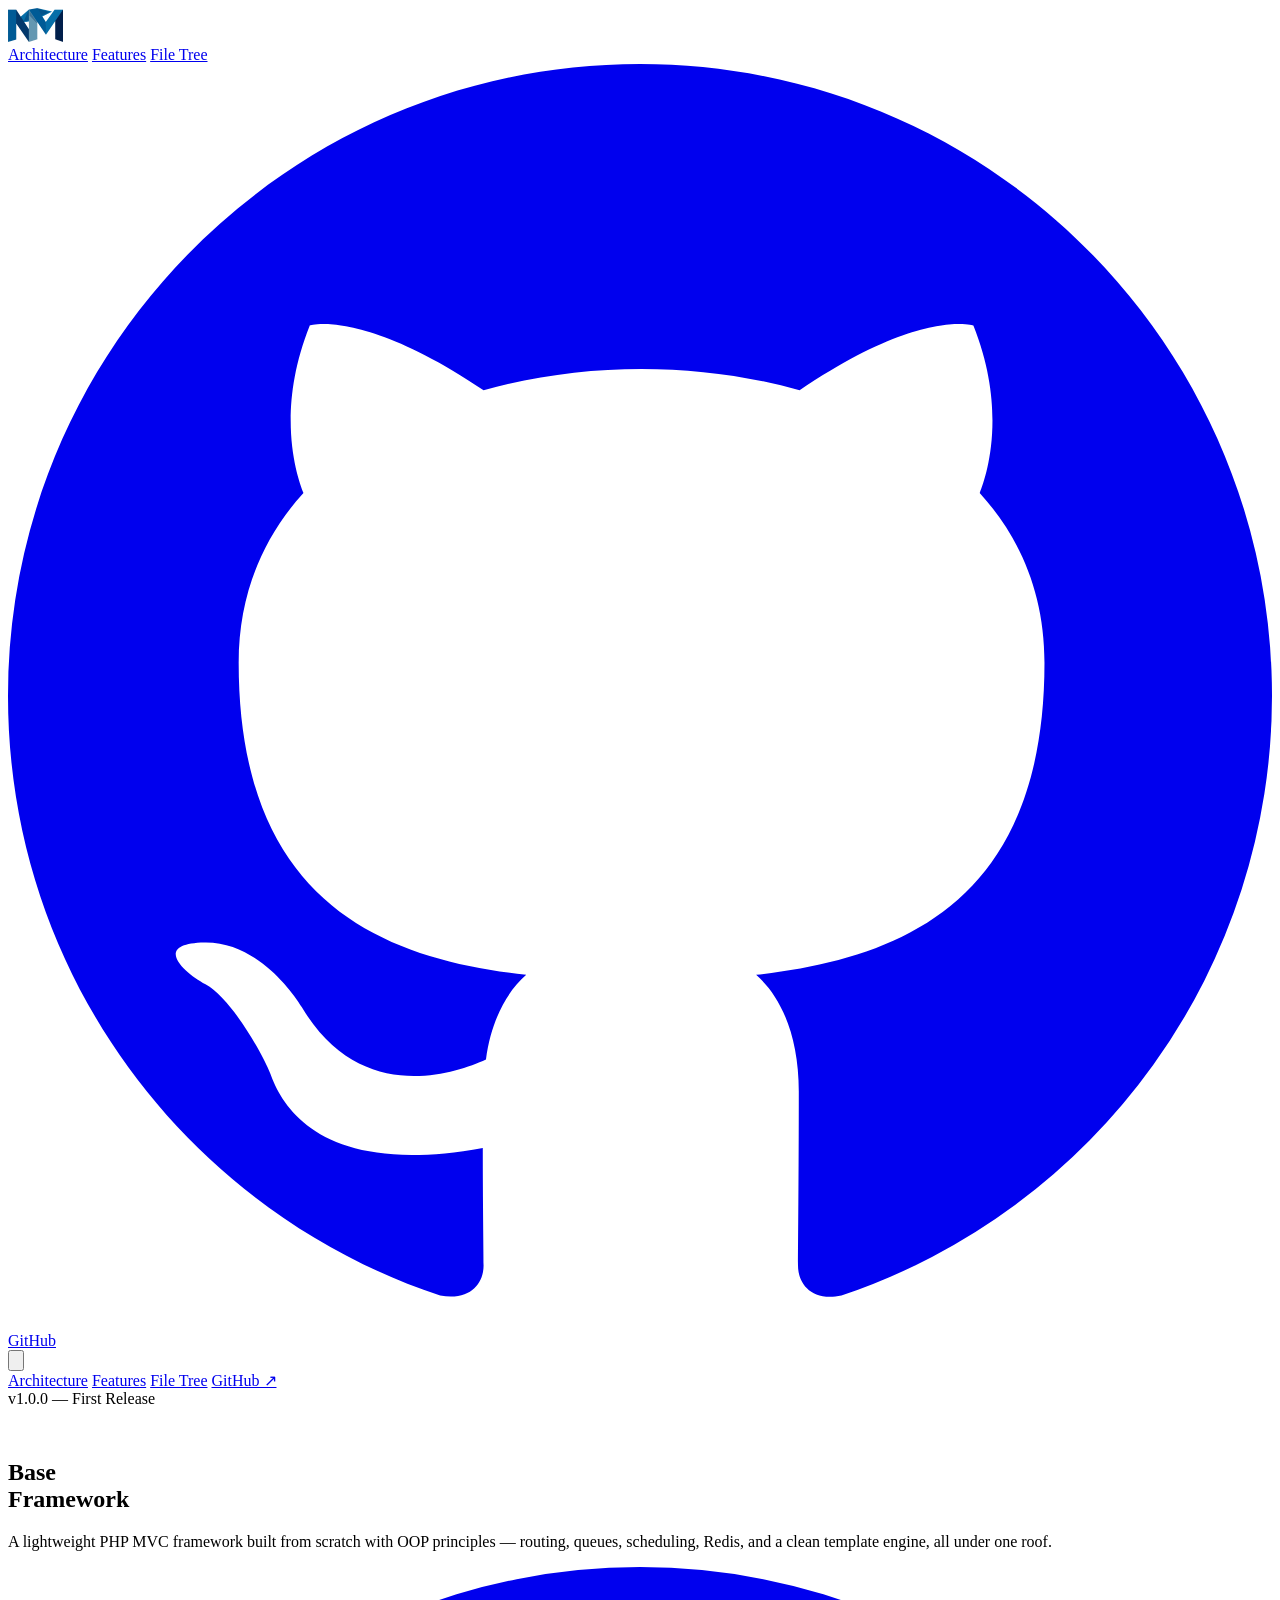
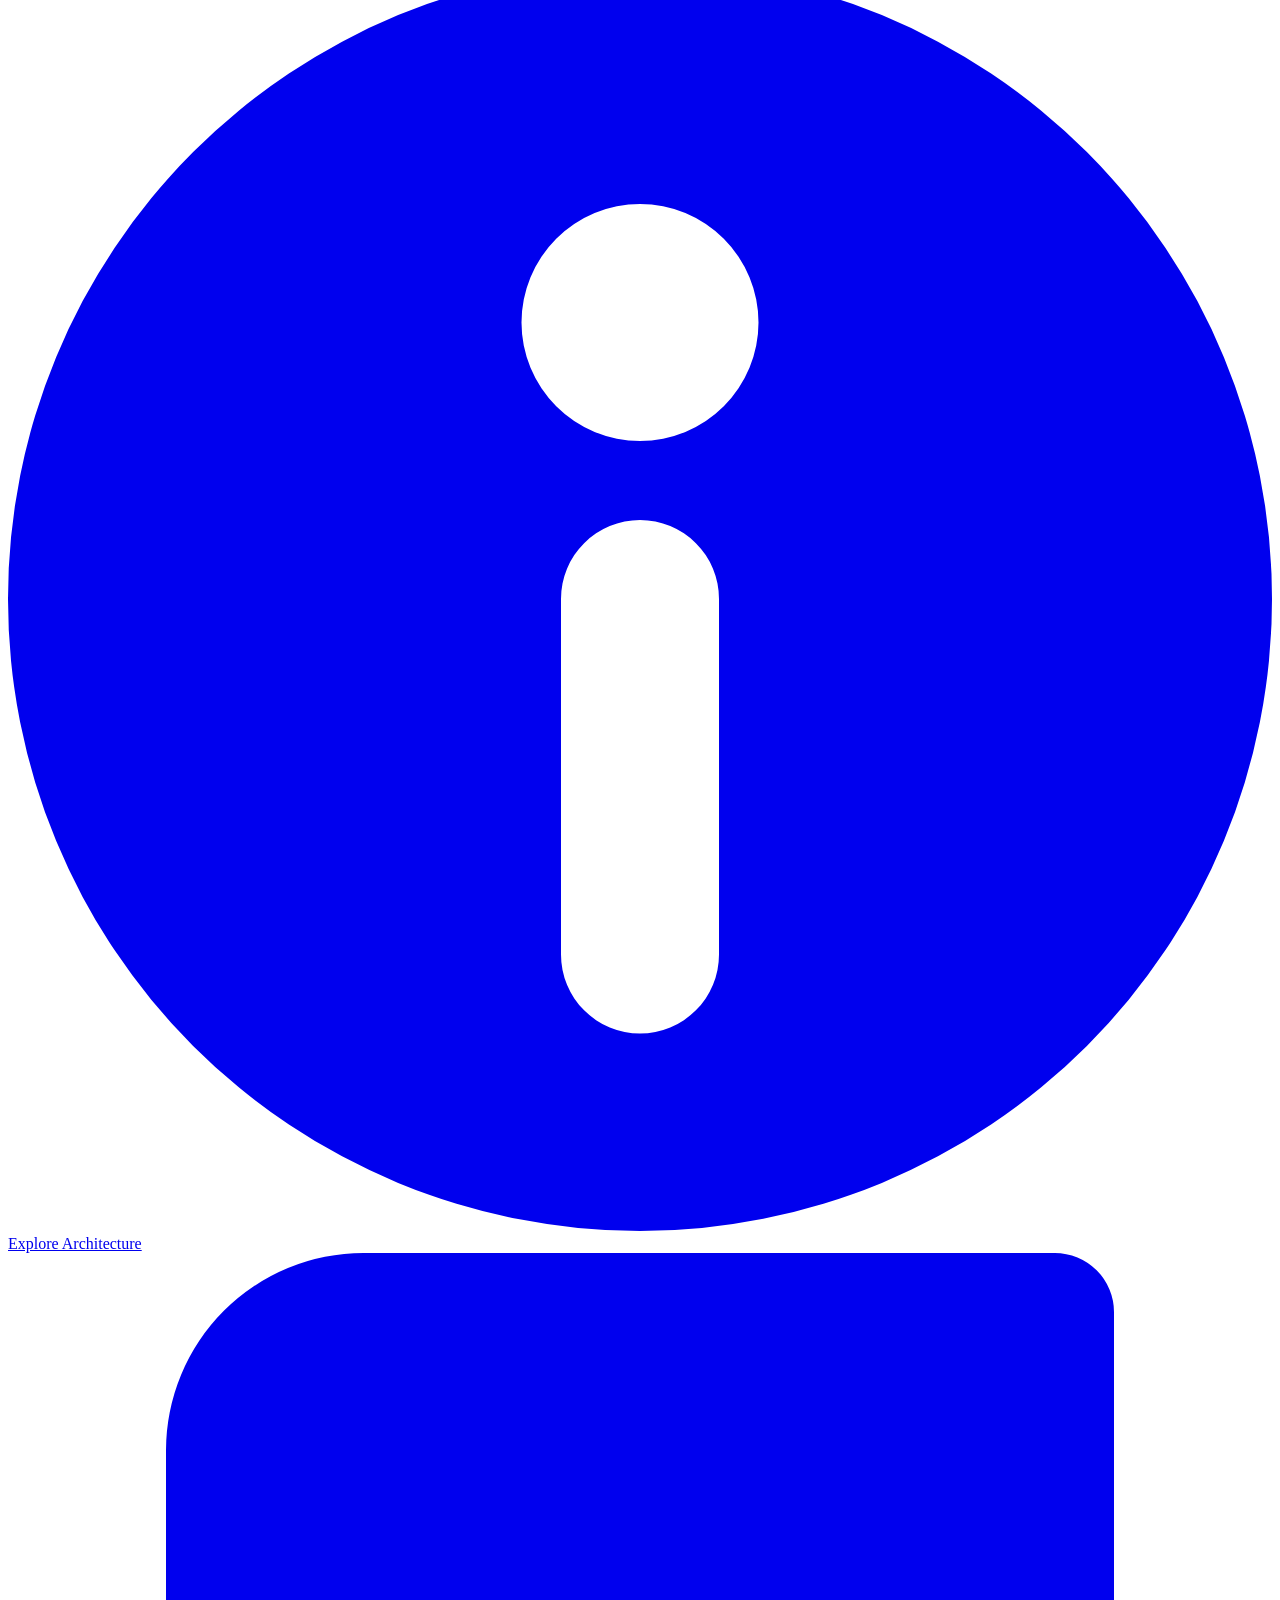
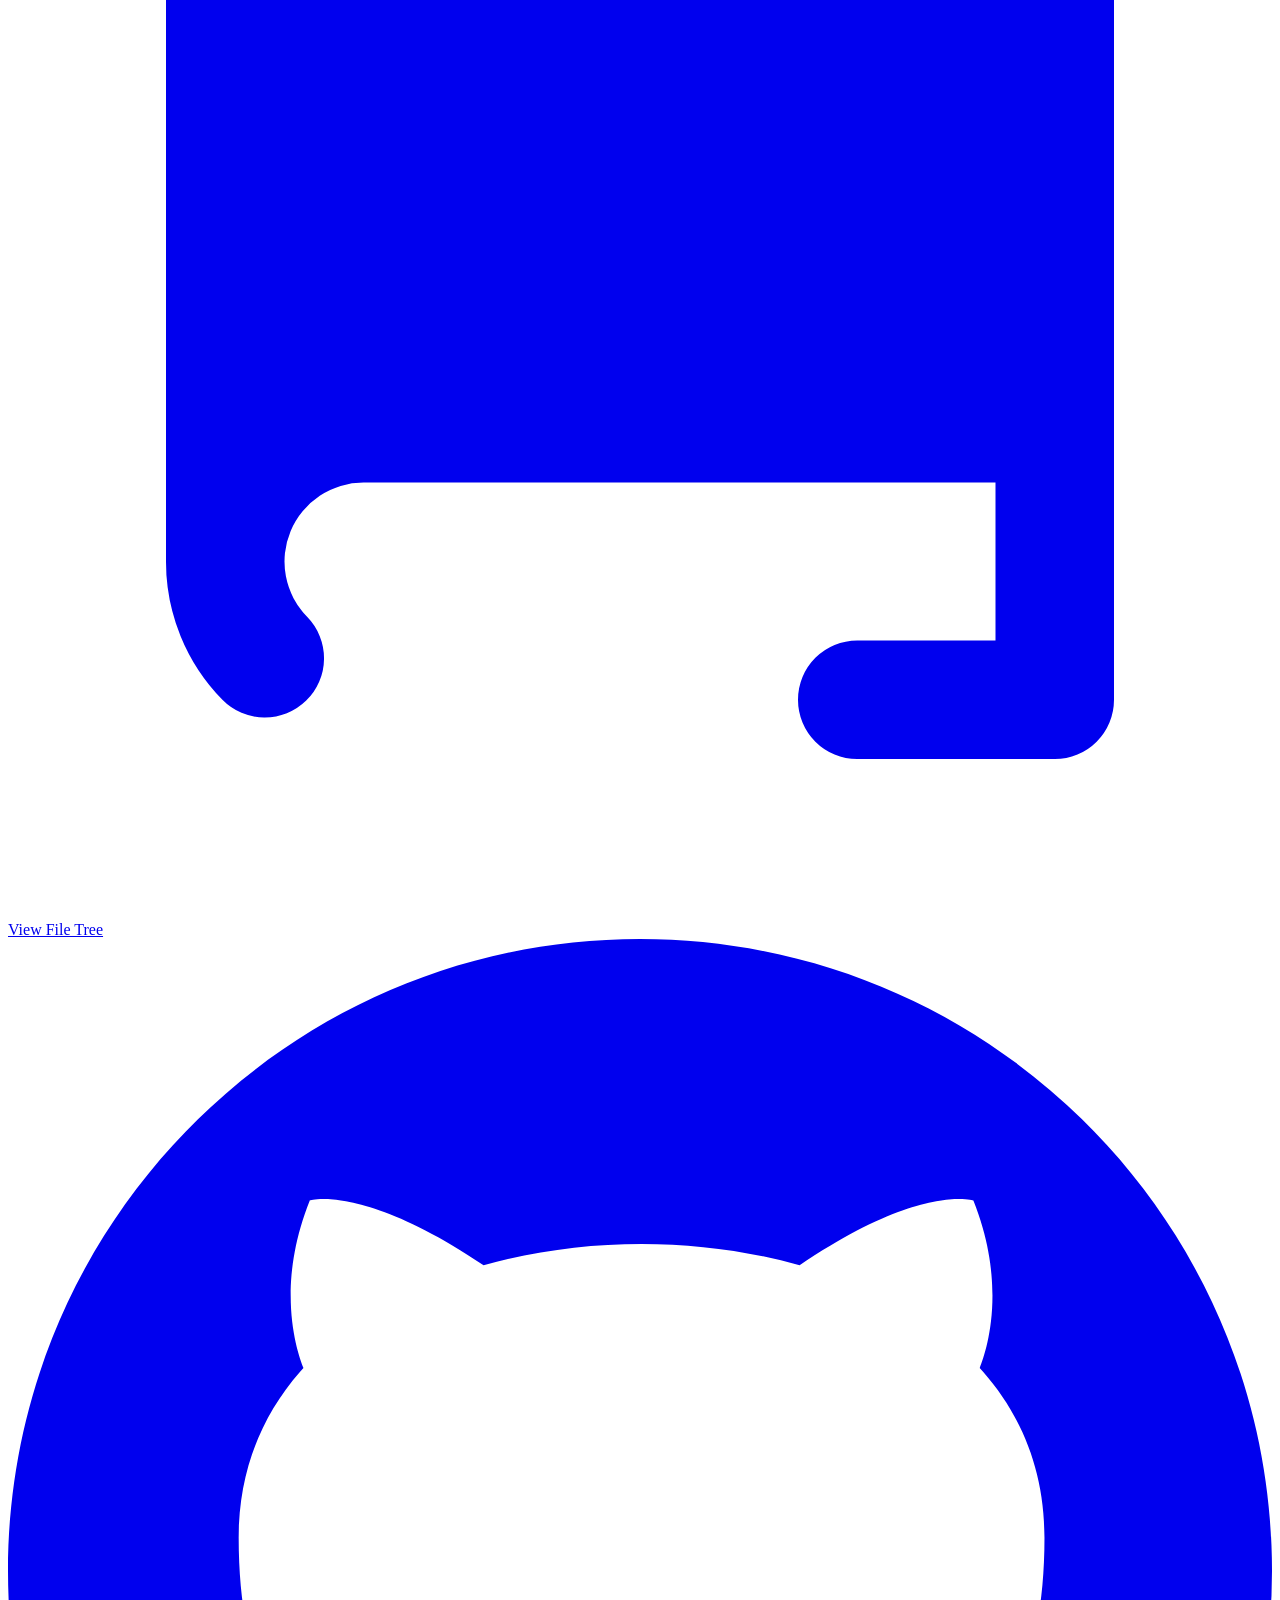
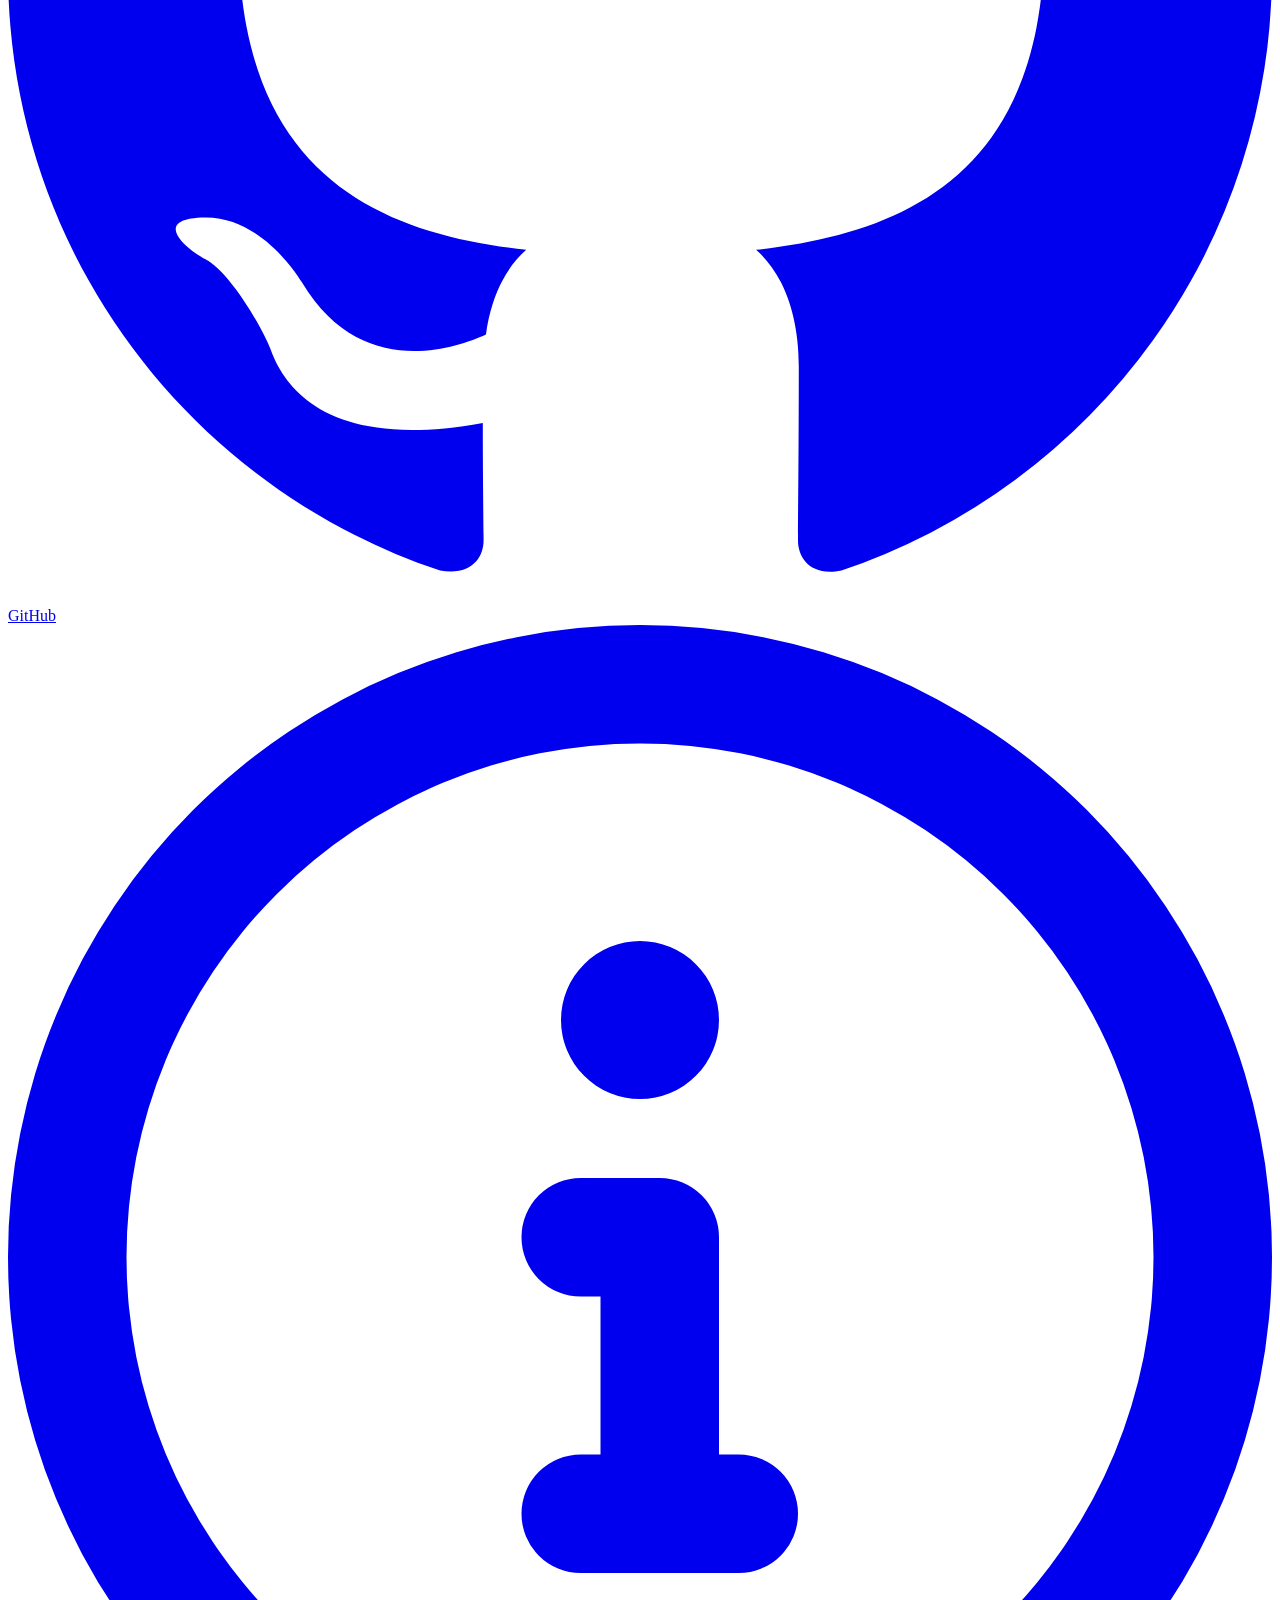
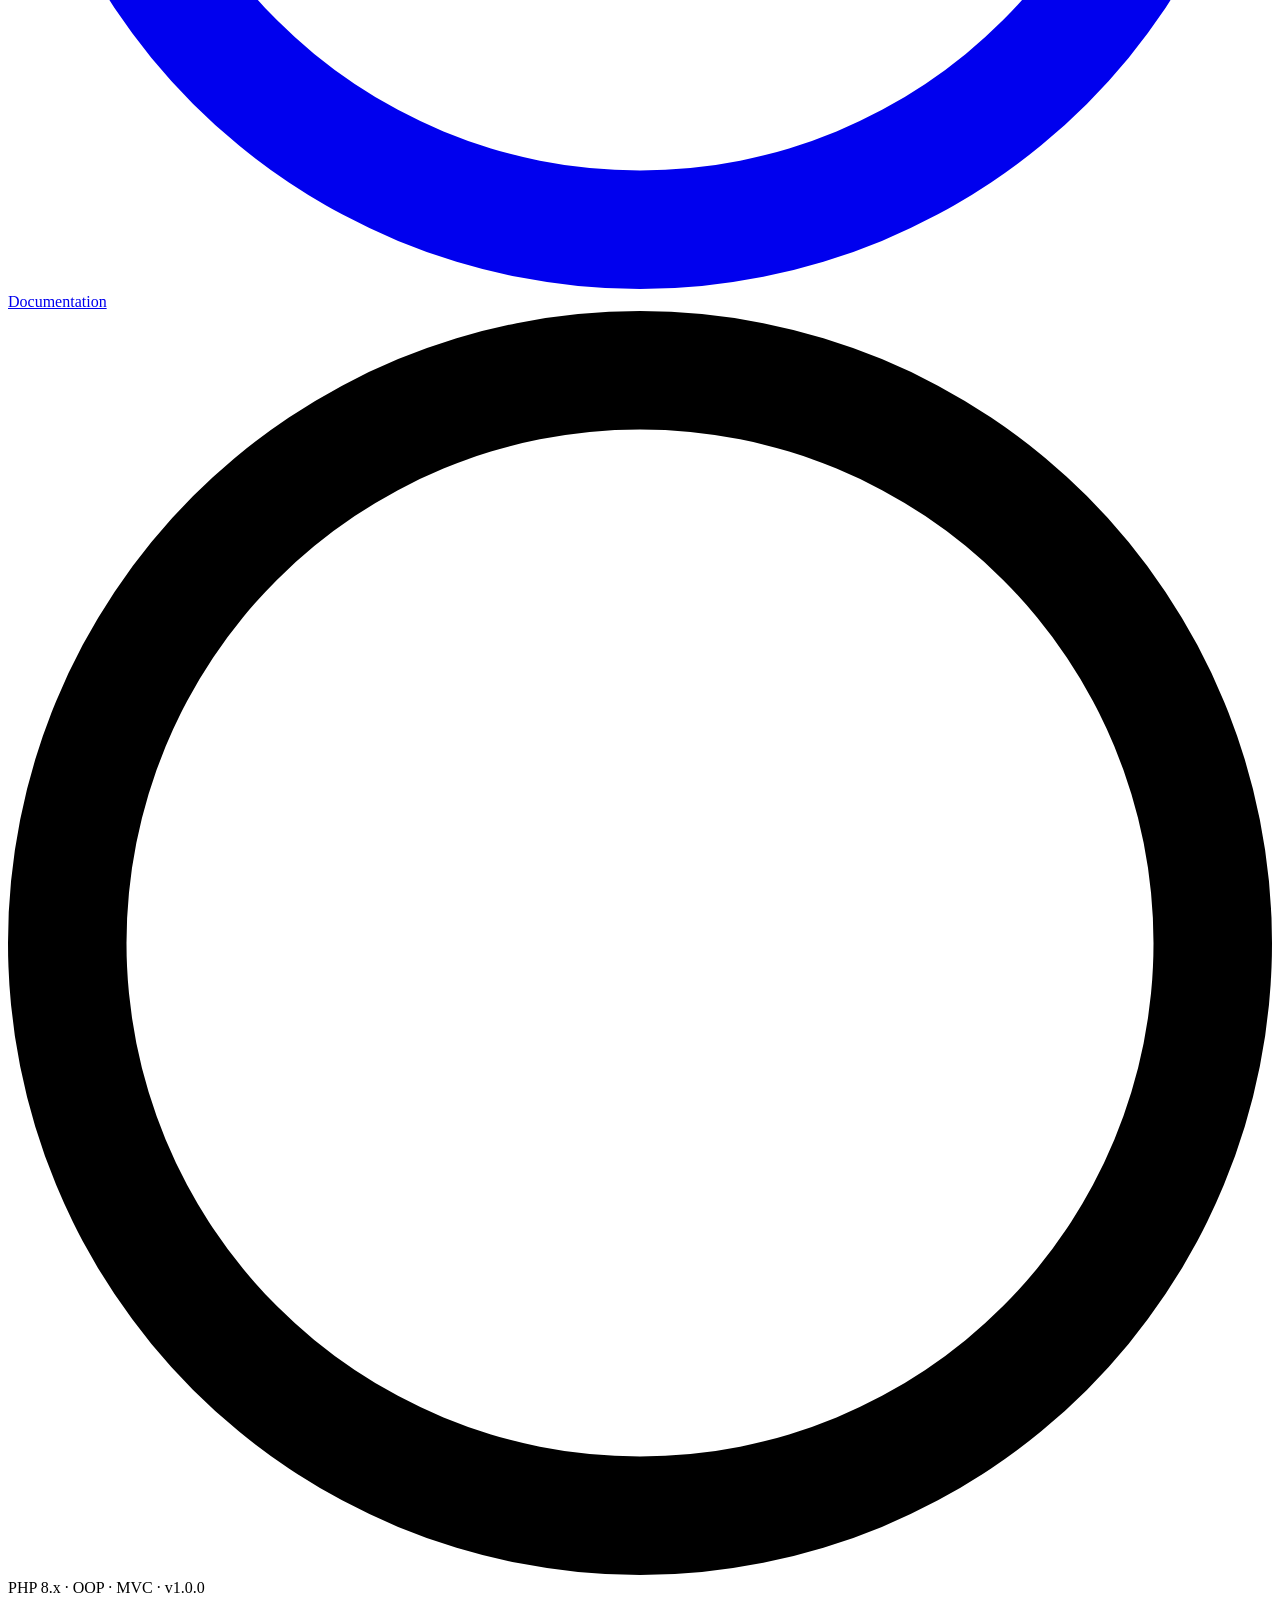
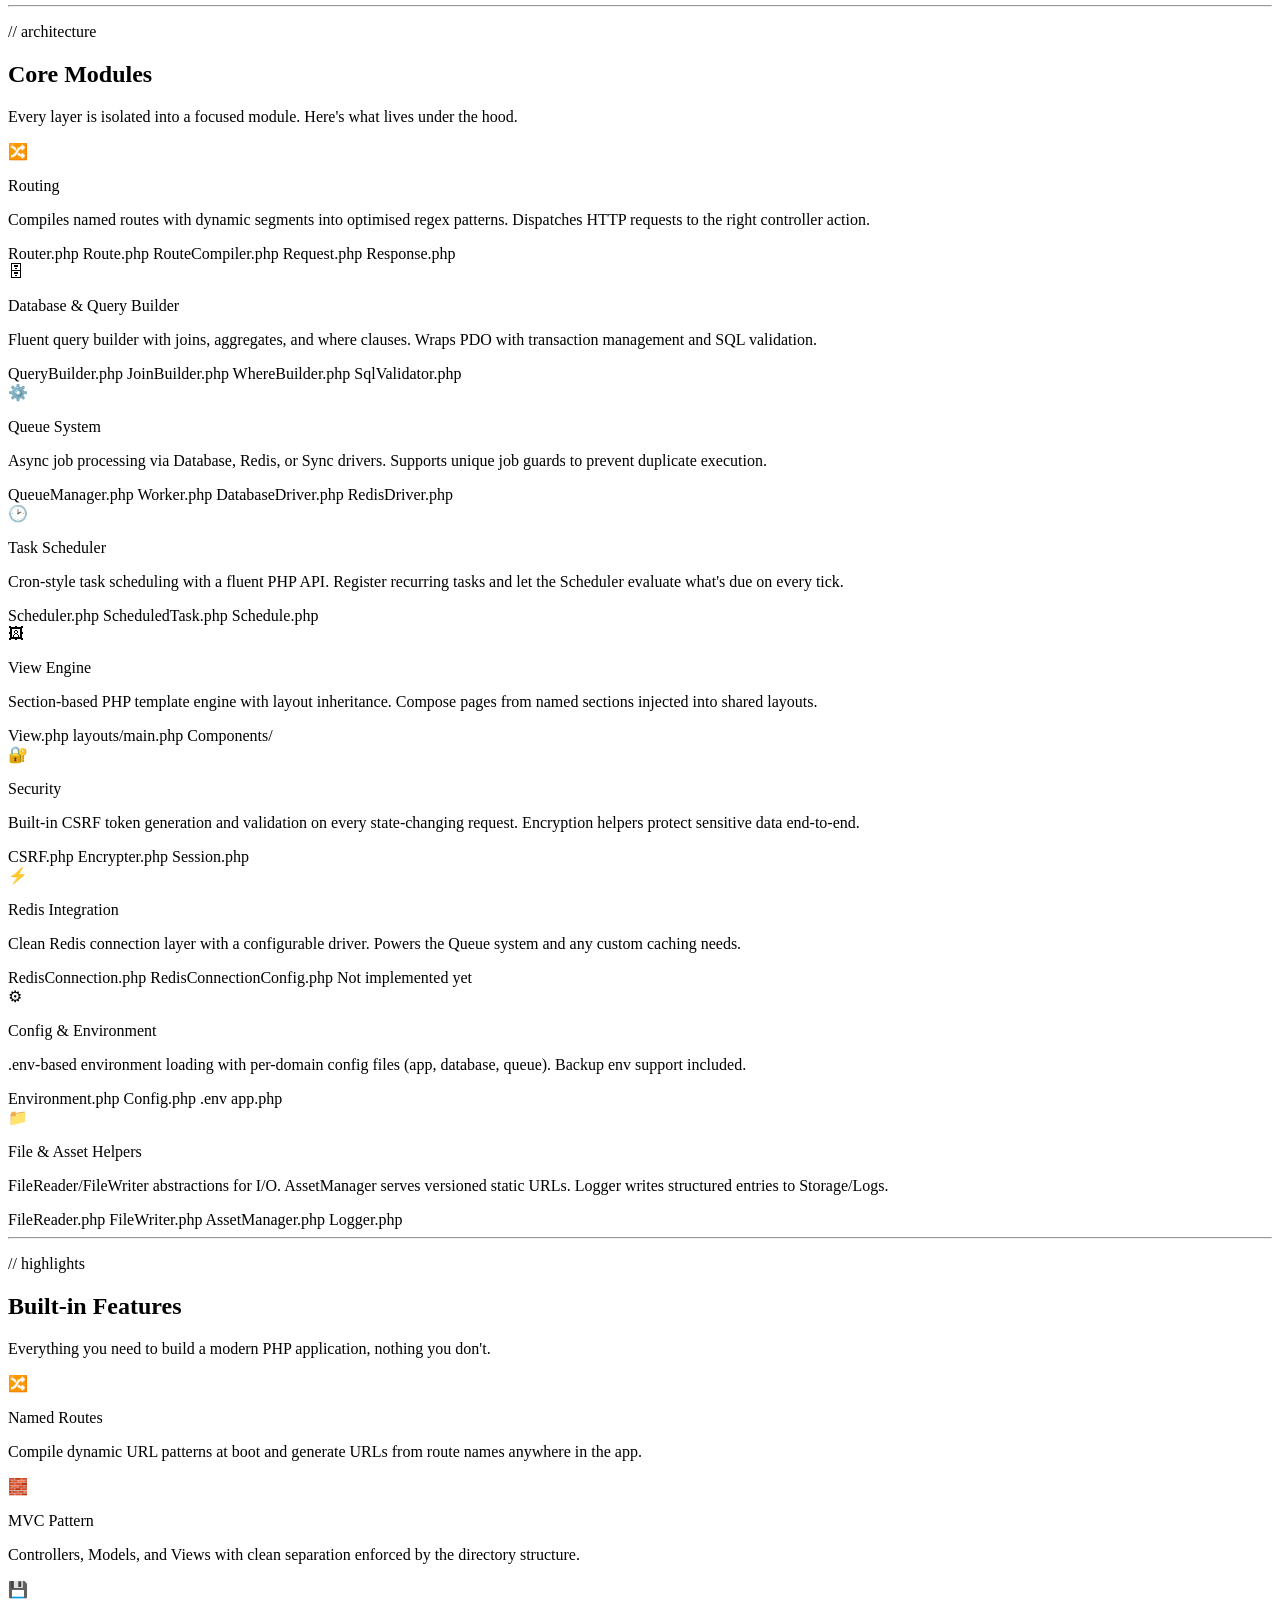
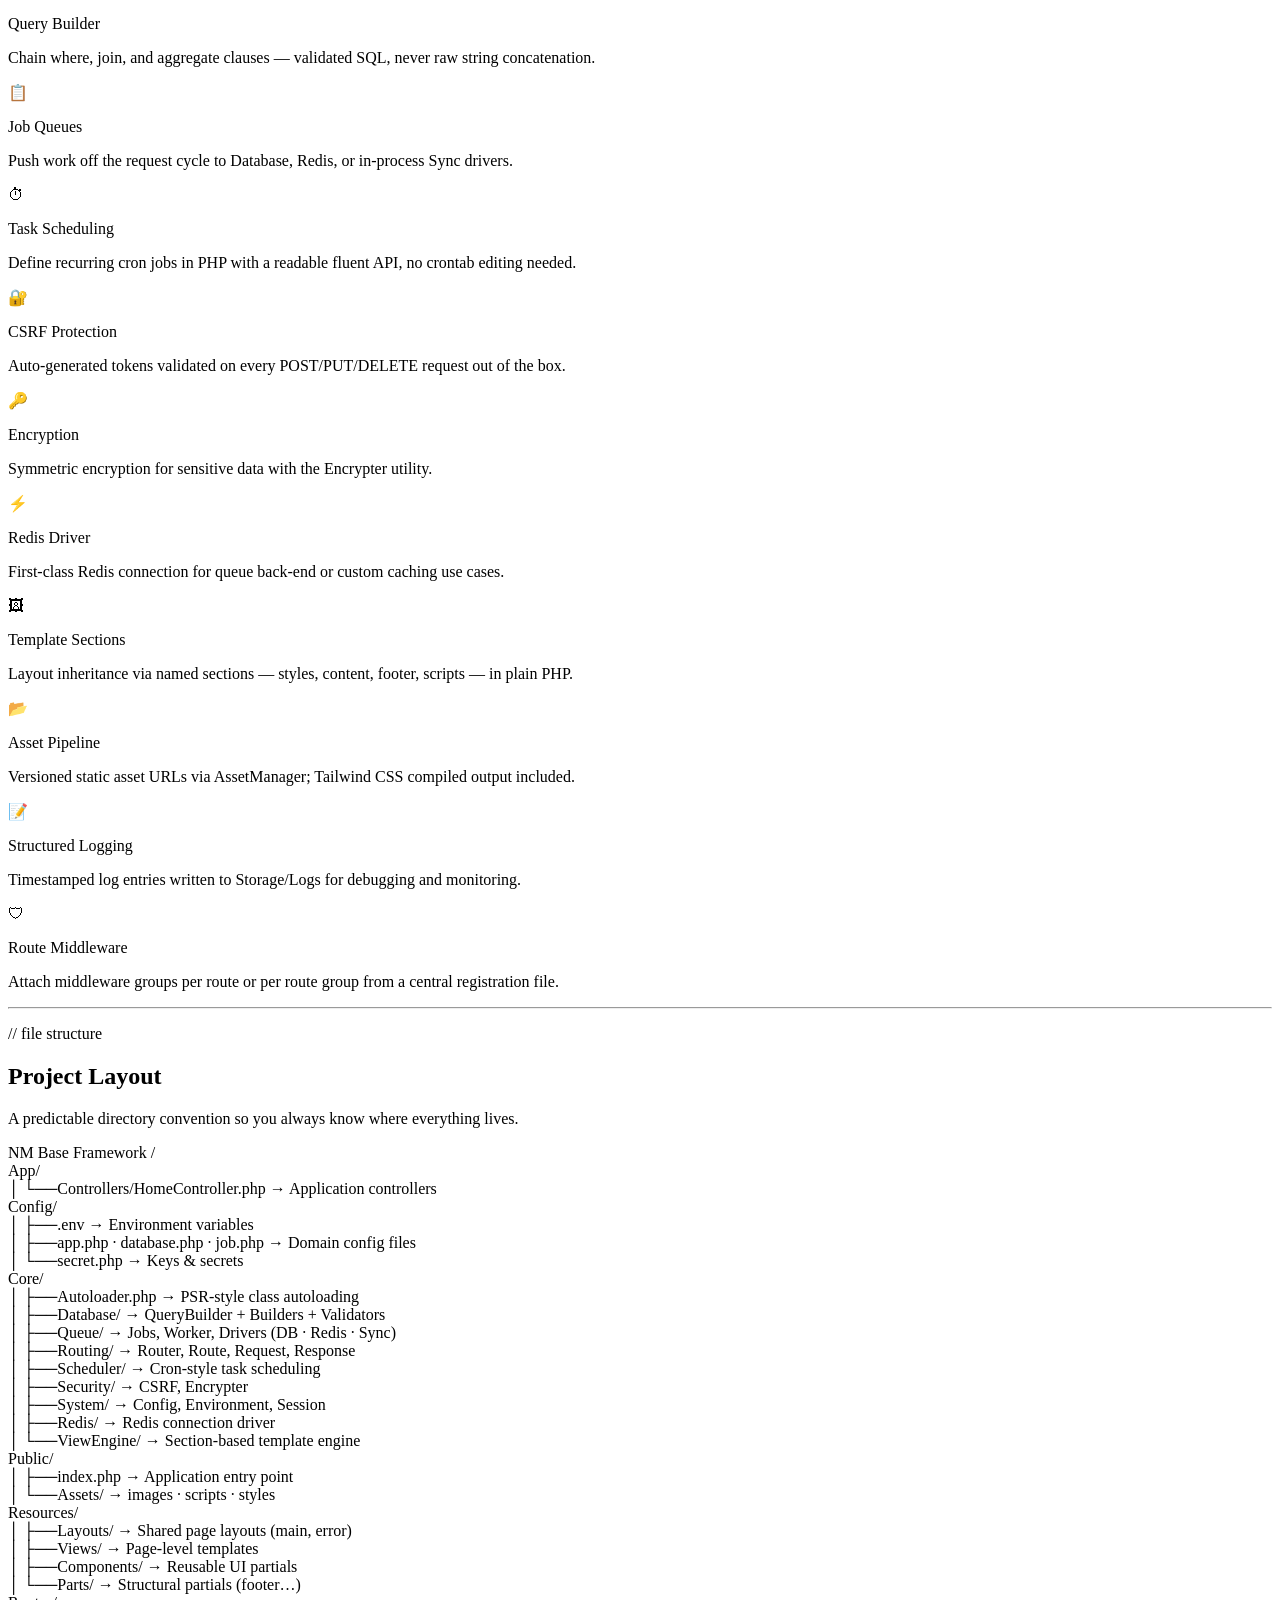
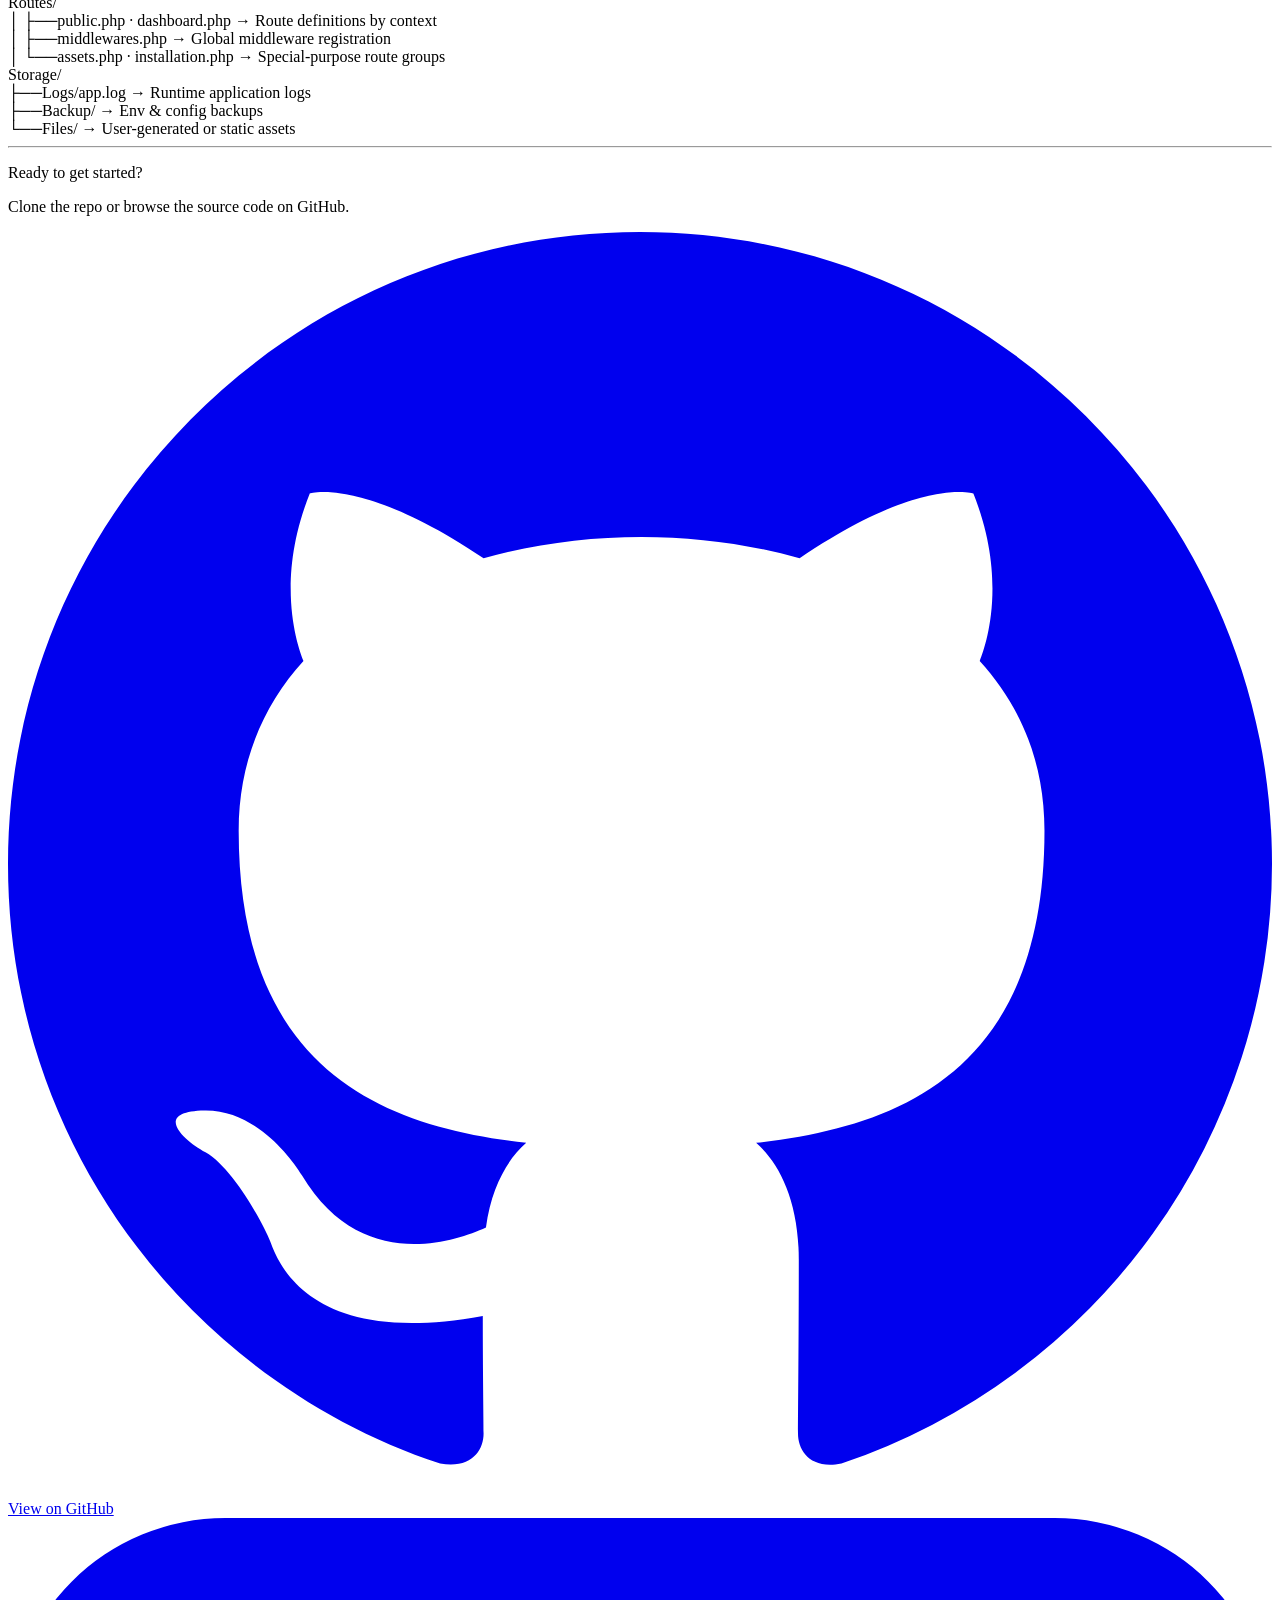
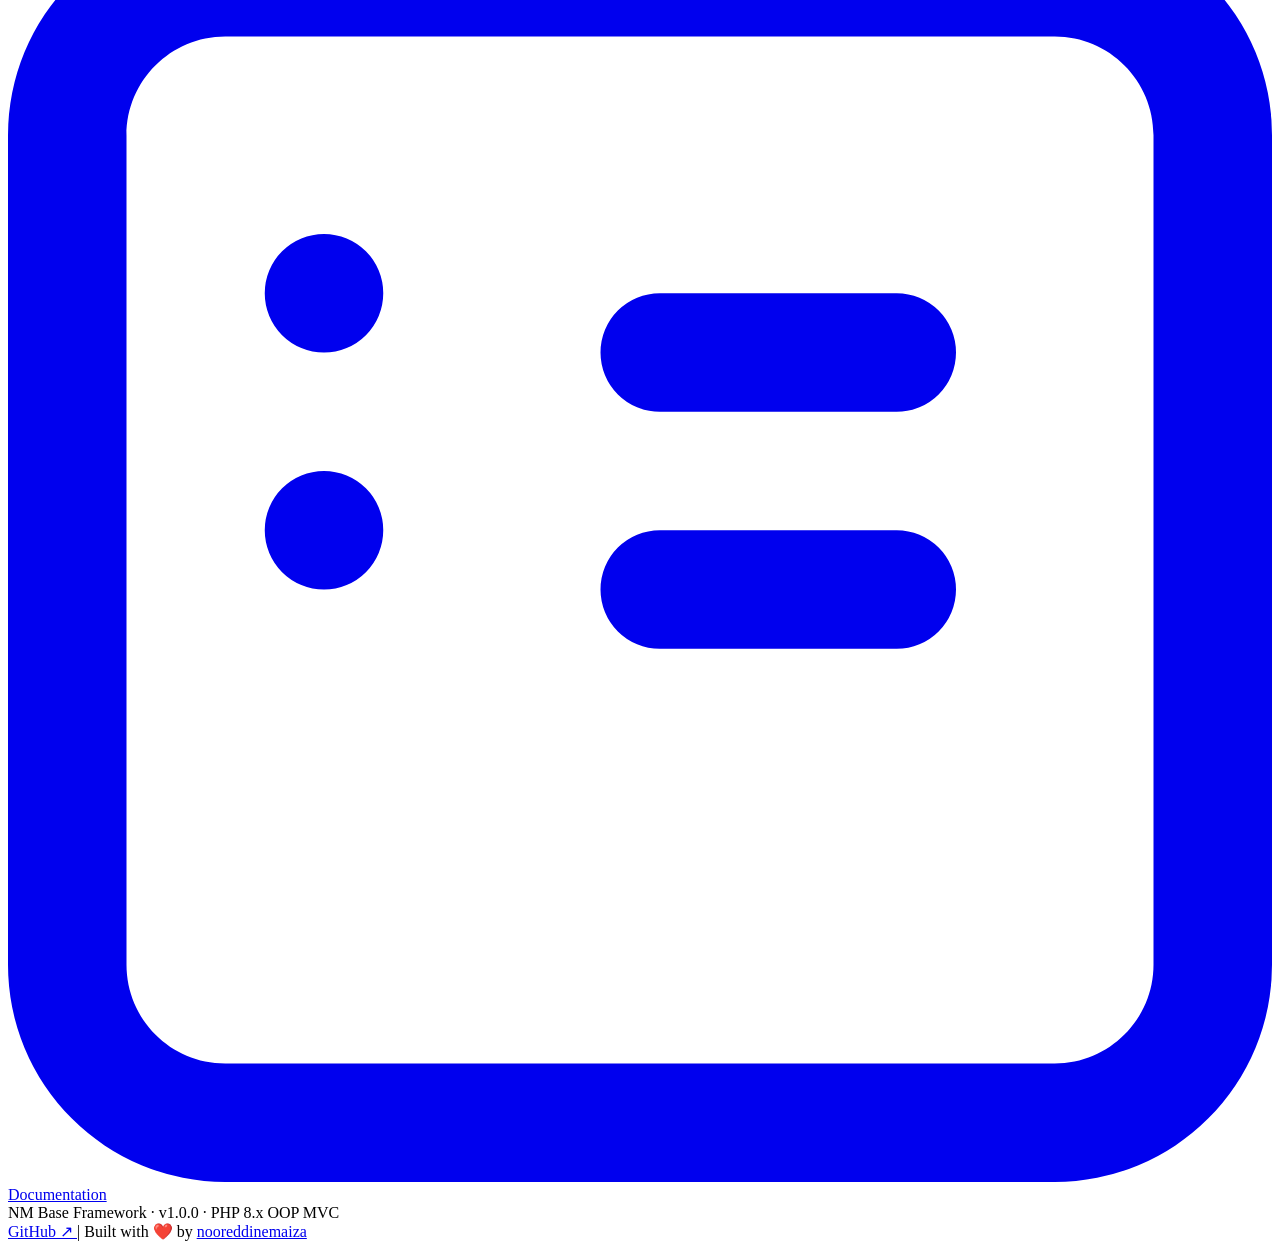
==== commit a2953db0: "Initial commit" ====
--- a/projects/nm-base-framework.html
+++ b/projects/nm-base-framework.html
@@ -4,7 +4,7 @@
 <head>
   <meta charset="UTF-8">
   <meta name="viewport" content="width=device-width, initial-scale=1.0">
-  <title>NM Base Framework — Project Page</title>
+  <title>NM Base Framework — Nooreddine Maiza</title>
   <meta name="description"
     content="A lightweight PHP MVC framework built from scratch with OOP principles — routing, queues, scheduling, Redis, and a clean template engine.">
 
@@ -33,7 +33,7 @@
     class="sticky top-0 z-50 border-b border-slate-100 dark:border-slate-800 bg-white/80 dark:bg-[#0D1117]/80 backdrop-blur">
     <div class="max-w-5xl mx-auto px-6 h-14 flex items-center justify-between">
       <span class="font-mono font-bold text-sm text-slate-900 dark:text-slate-100">
-        <span class="text-blue-500 dark:text-blue-400">NM</span> Base Framework
+        <a href="../index.html" class="nav-logo"><img src="../images/NM_logo.png" style="max-width: 55px;" alt="NM_logo"></a>
       </span>
       <nav class="hidden sm:flex items-center gap-6">
         <a href="#architecture"
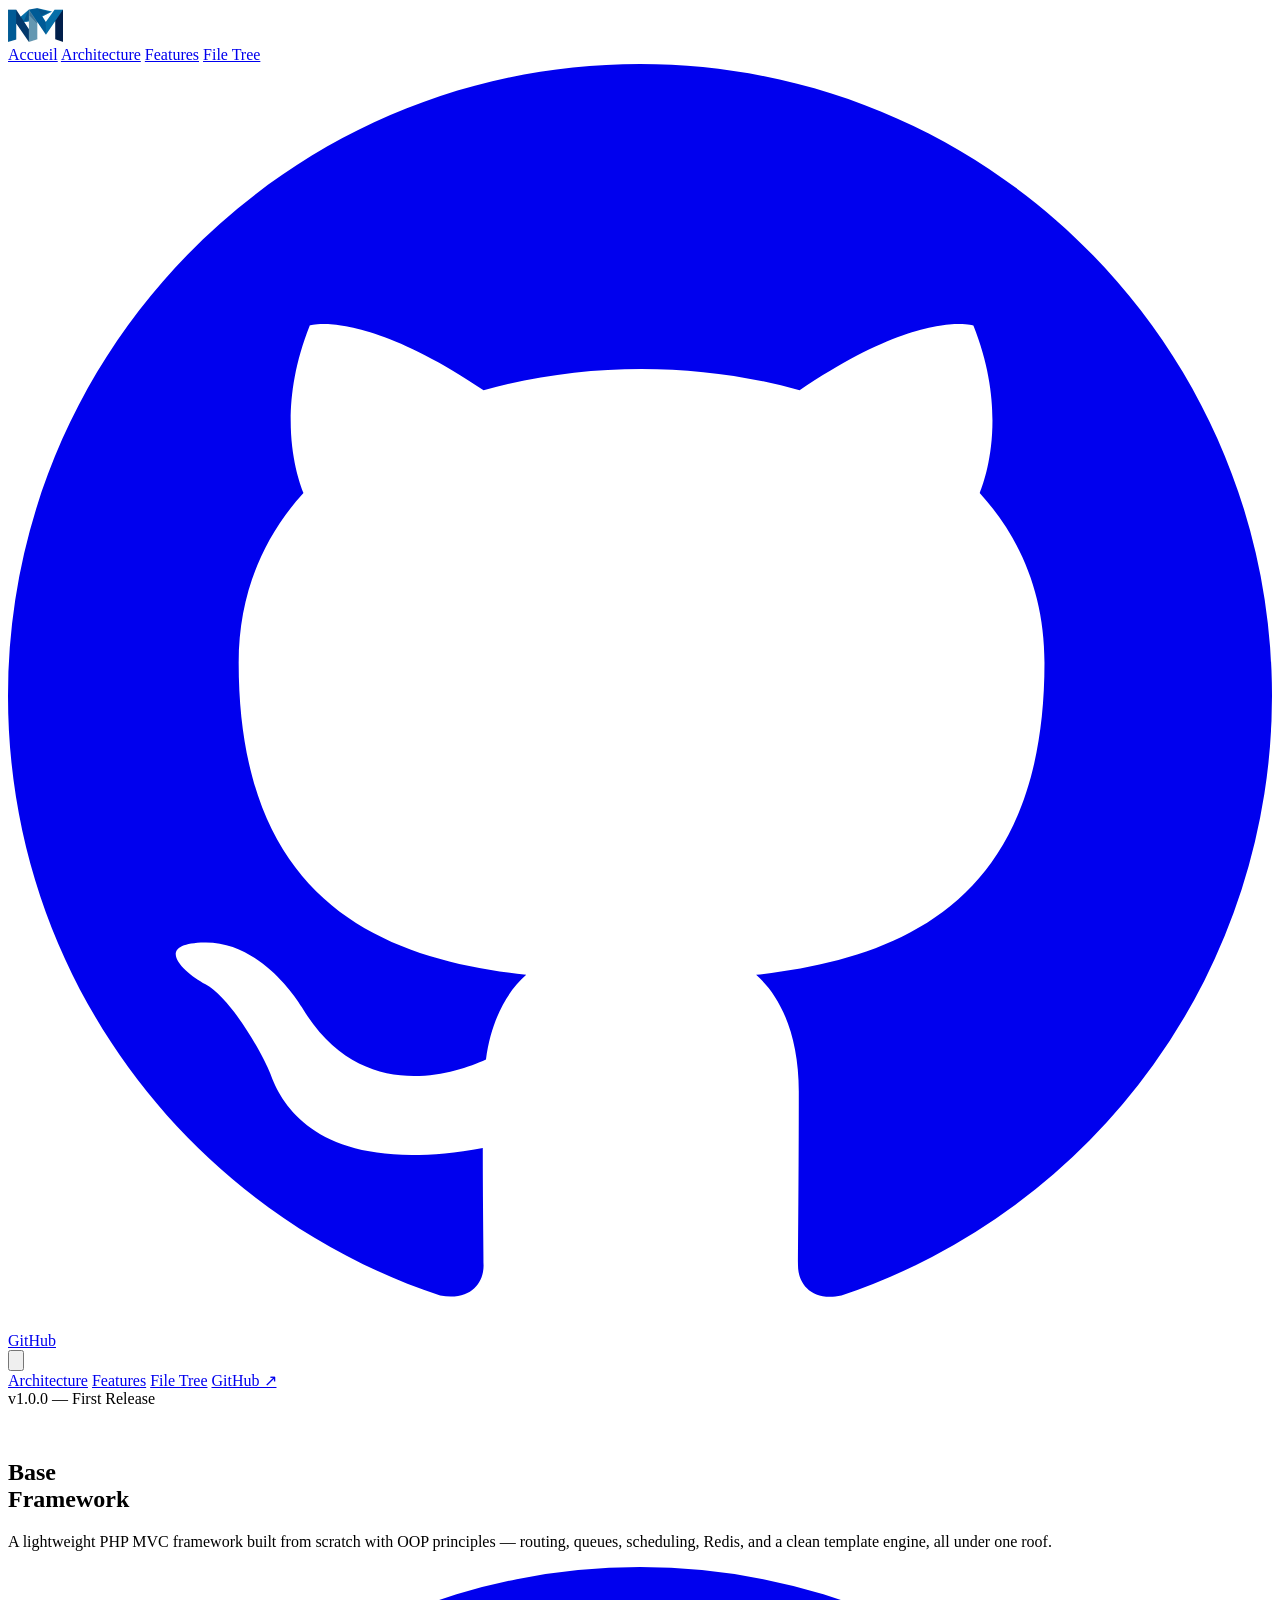
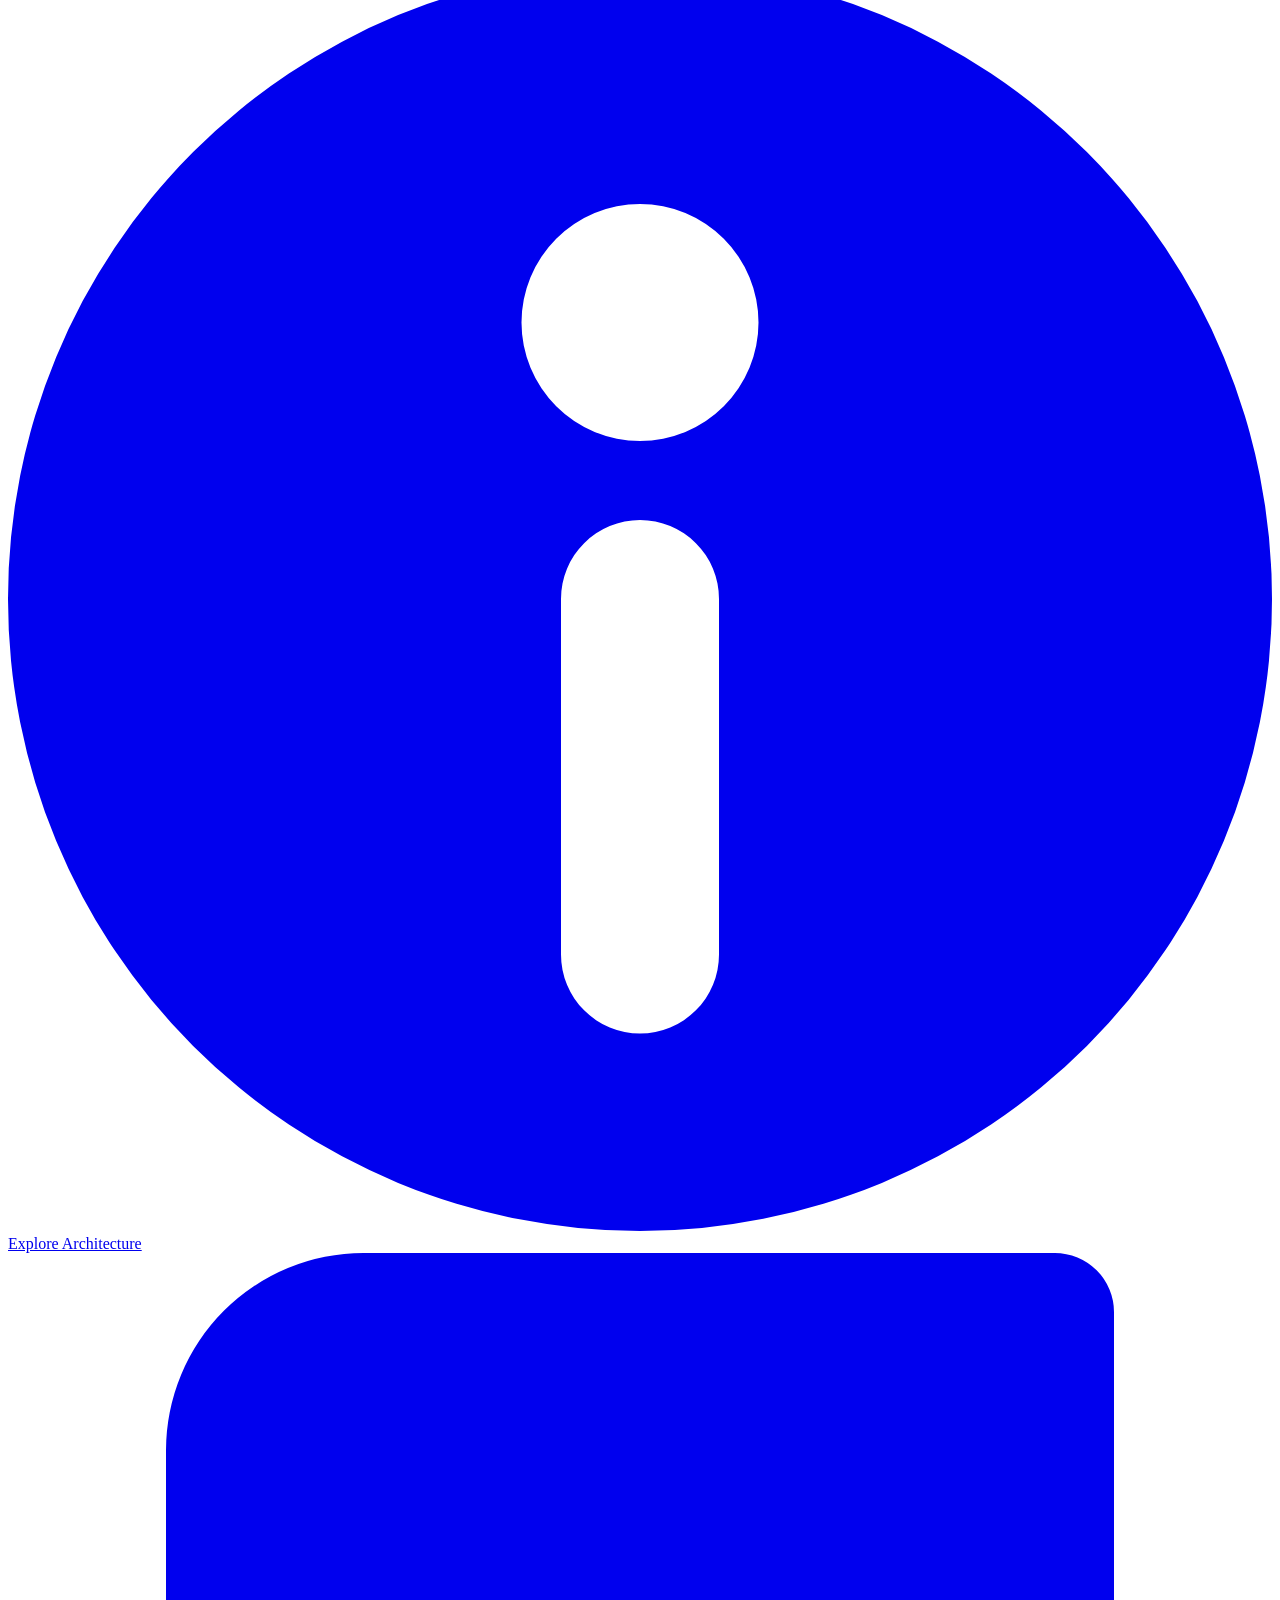
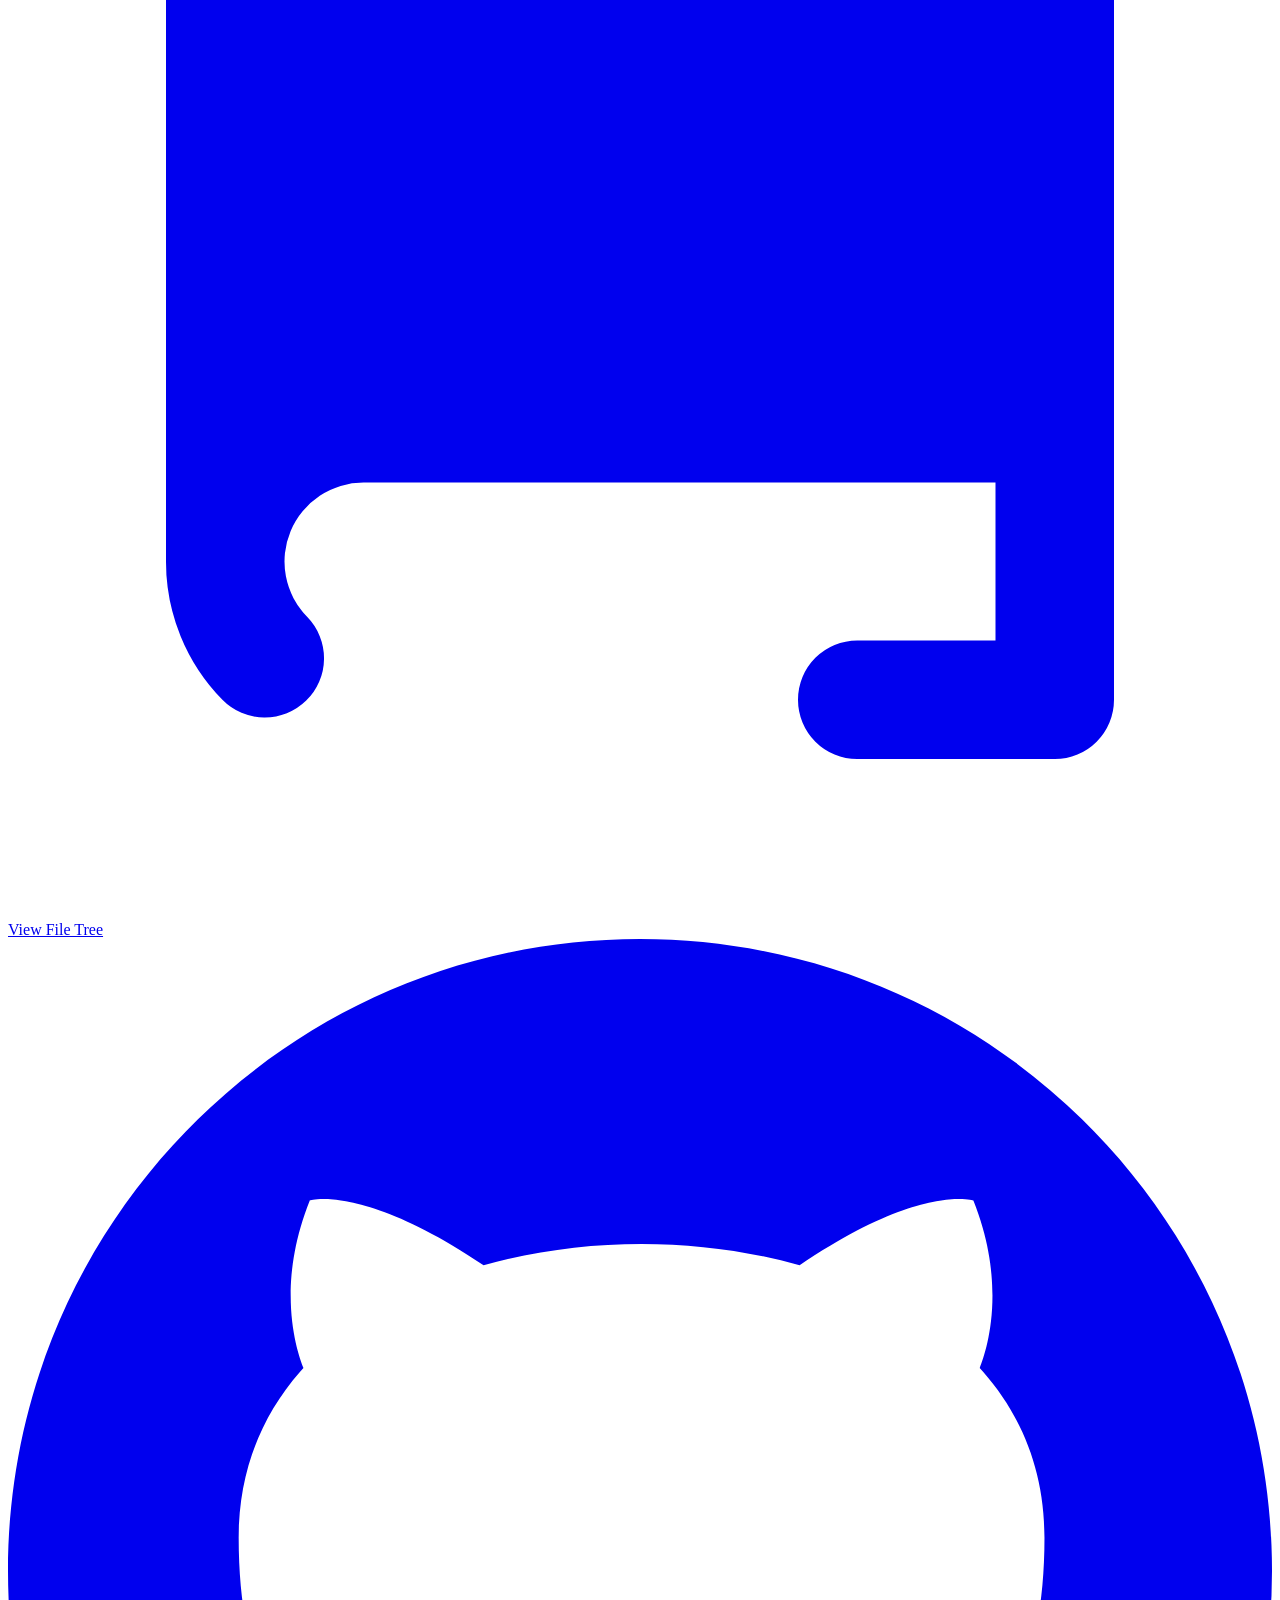
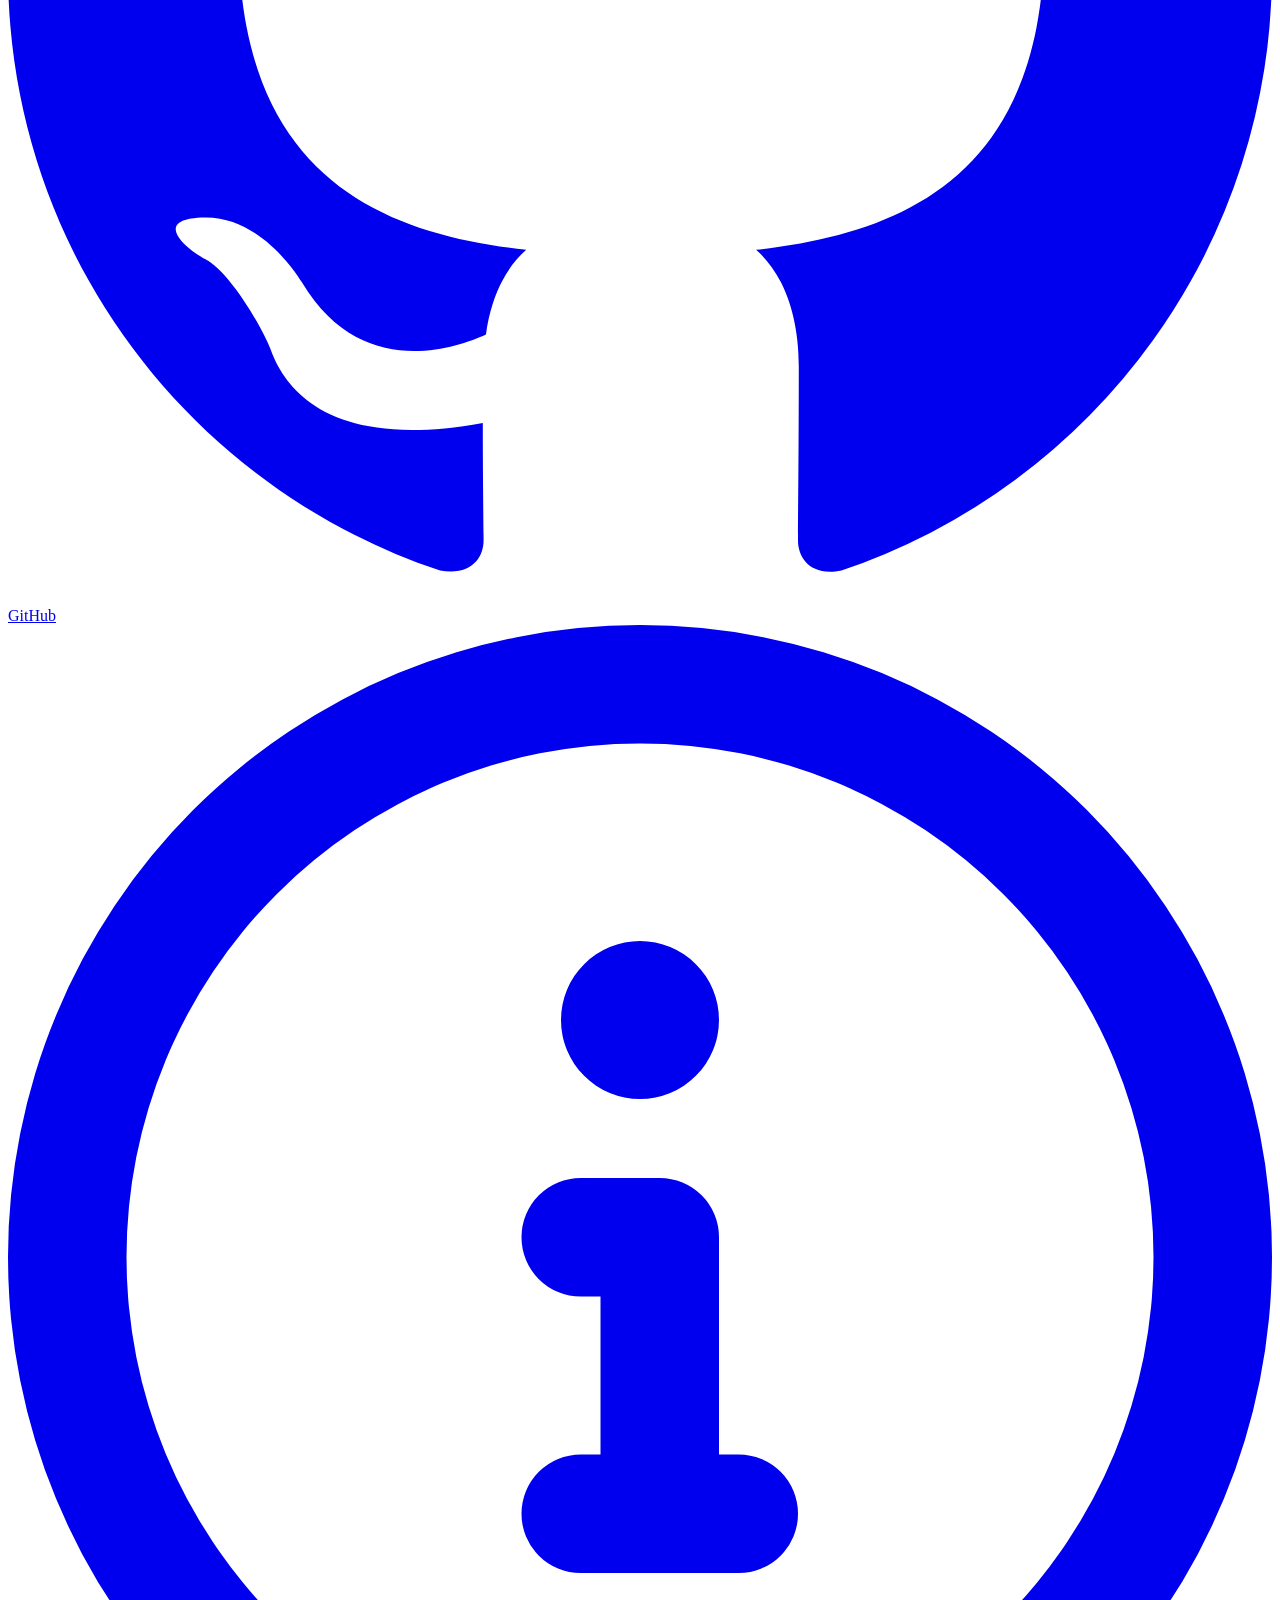
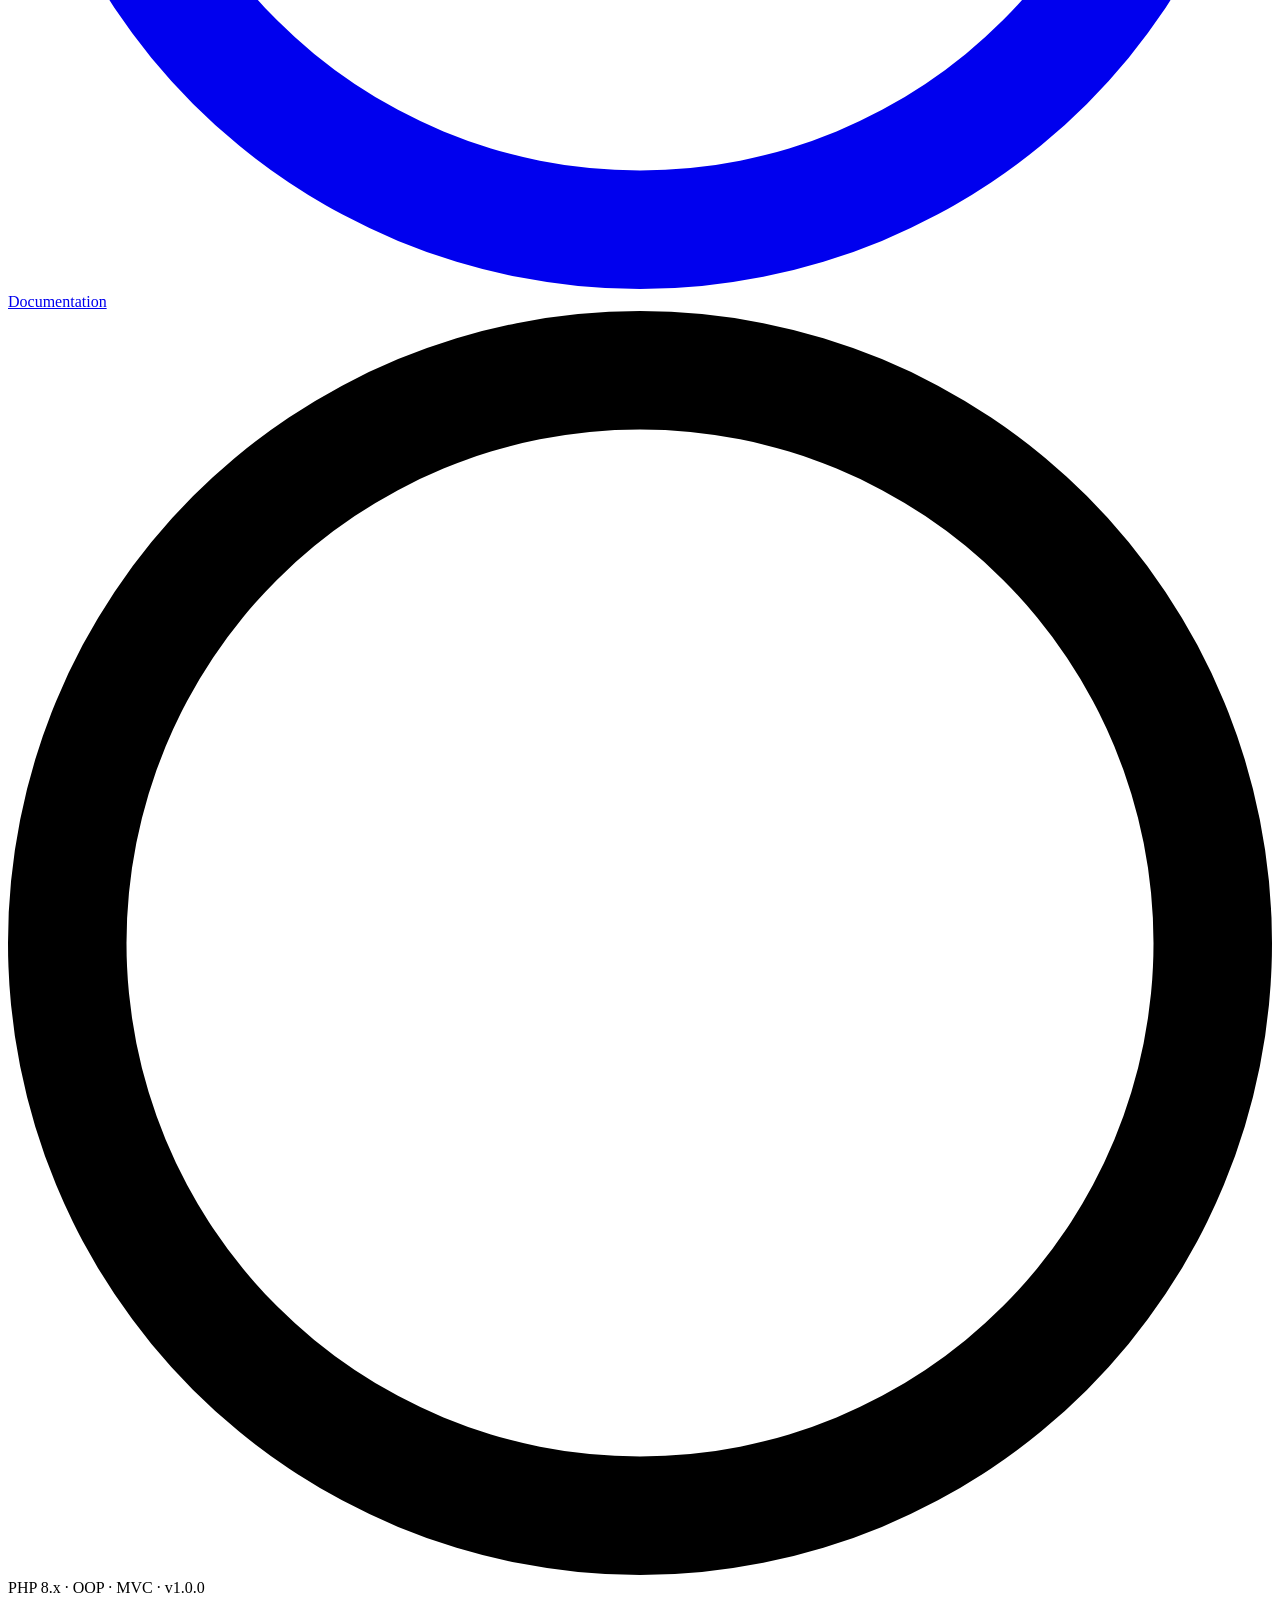
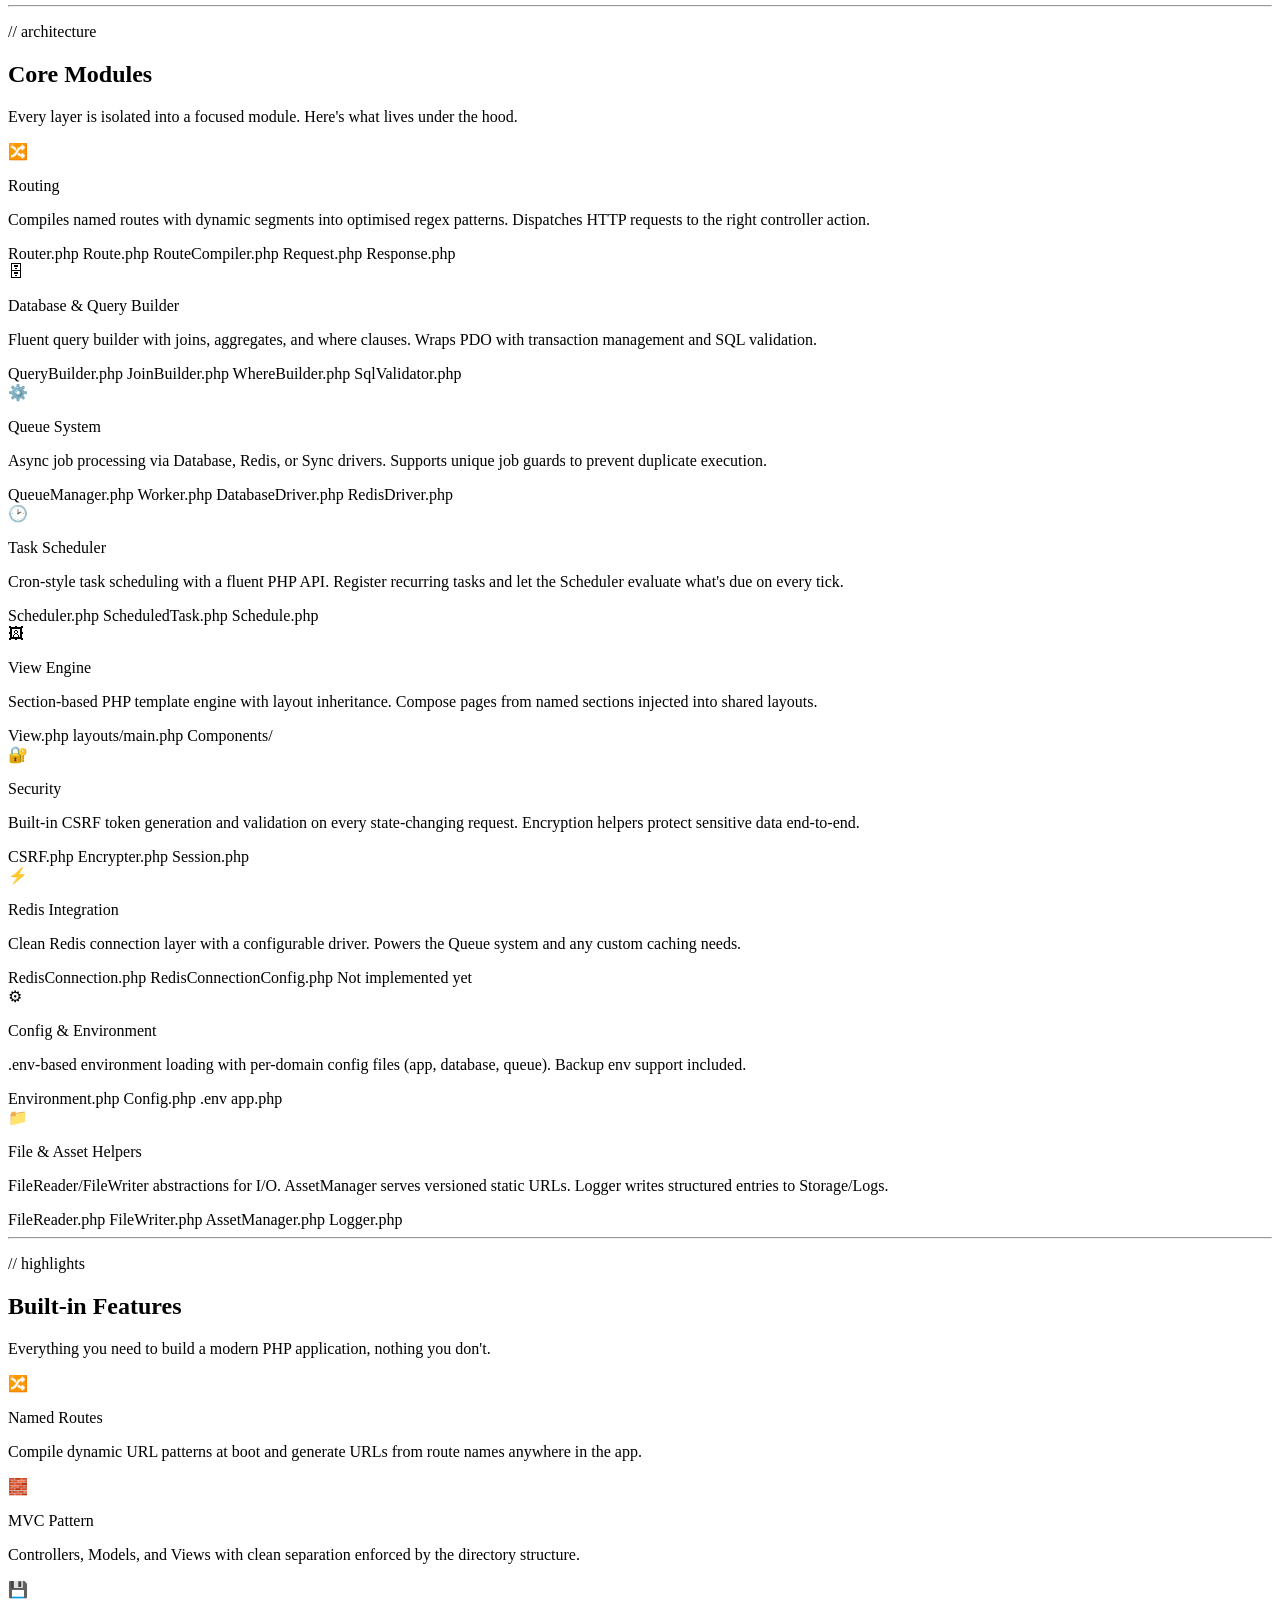
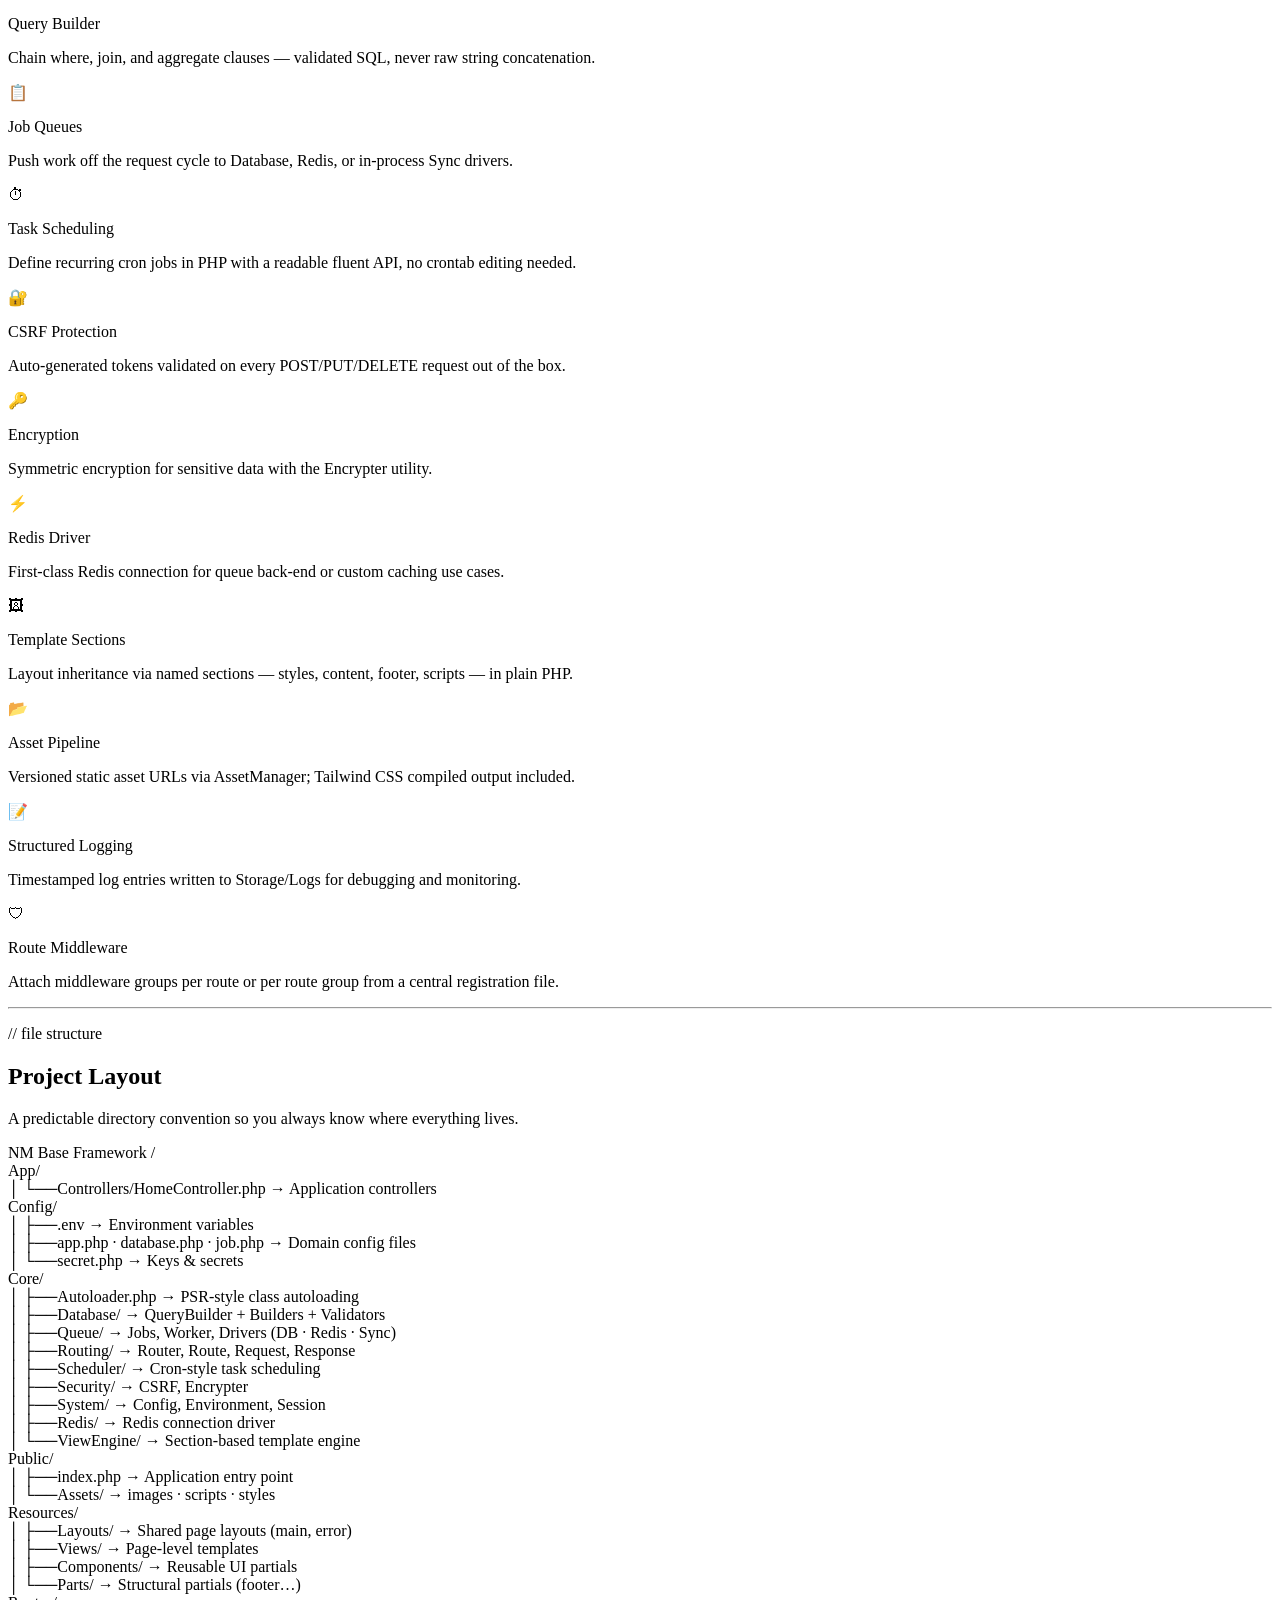
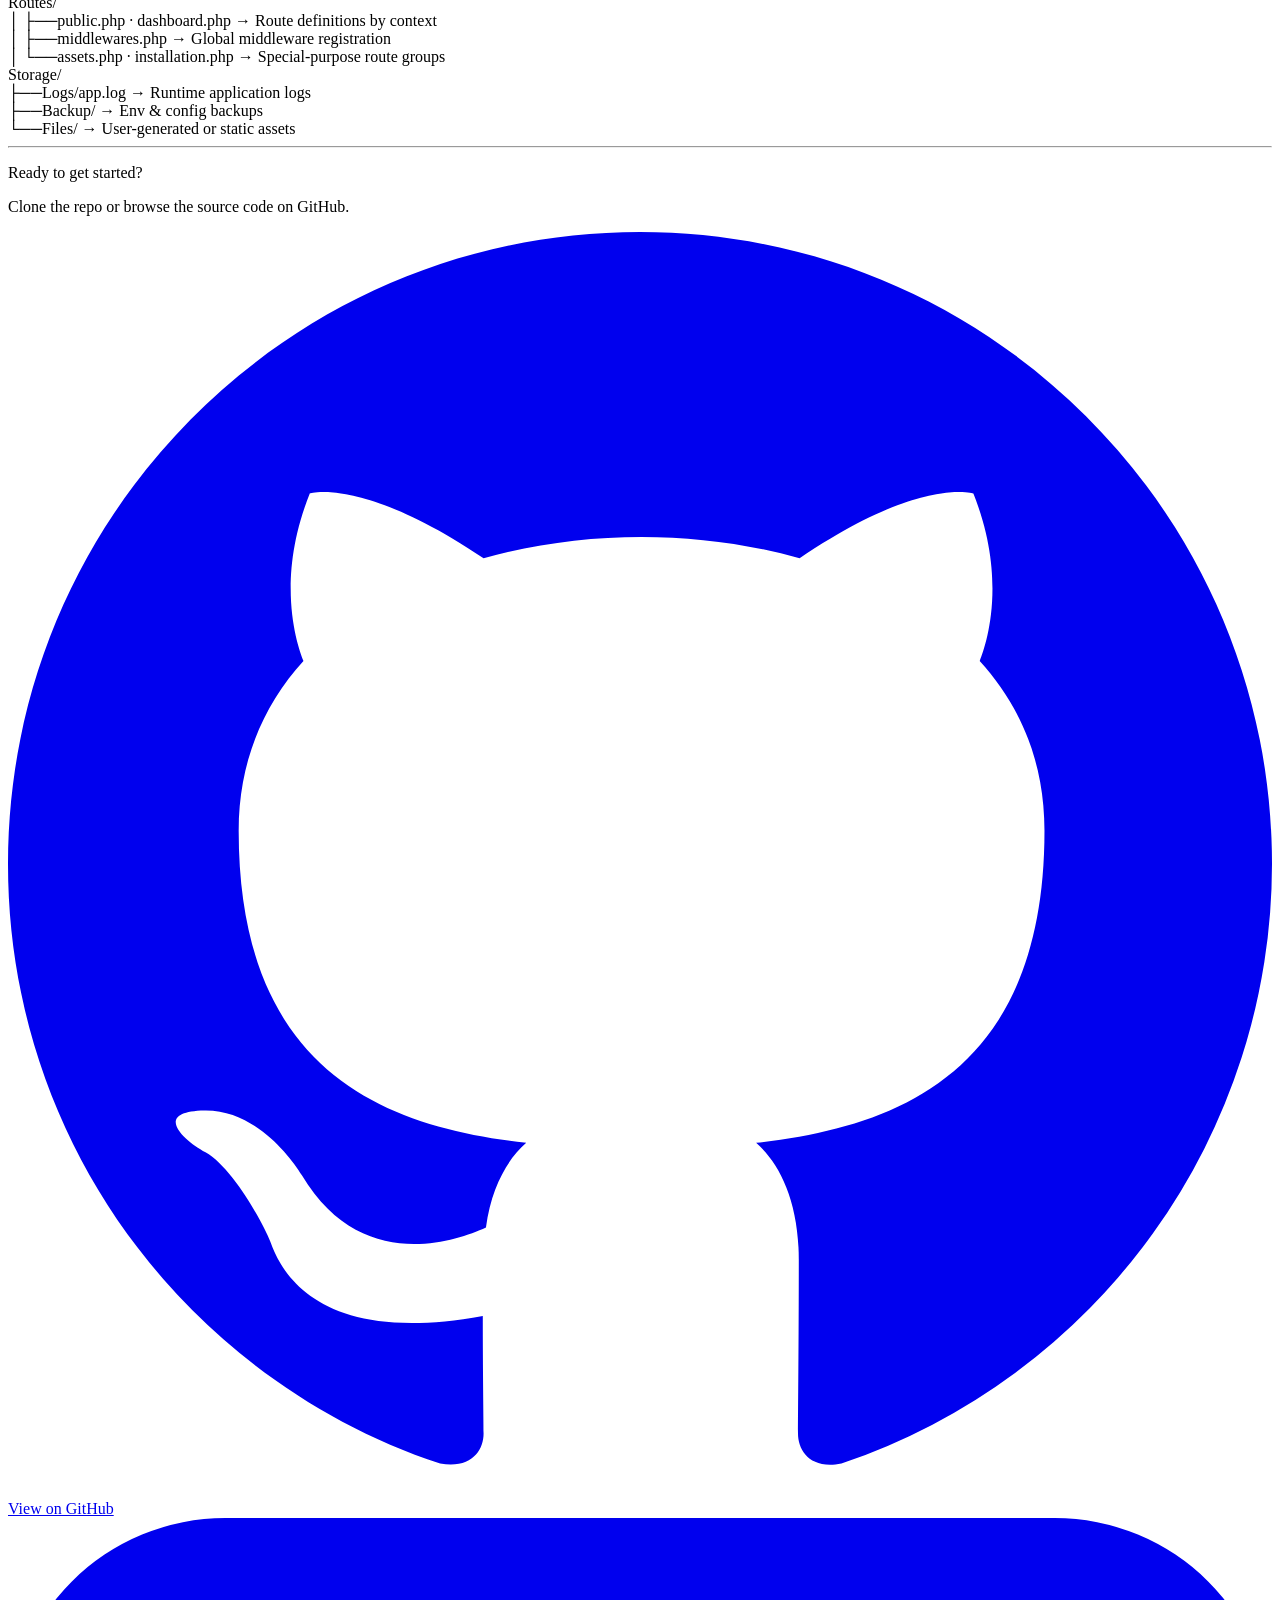
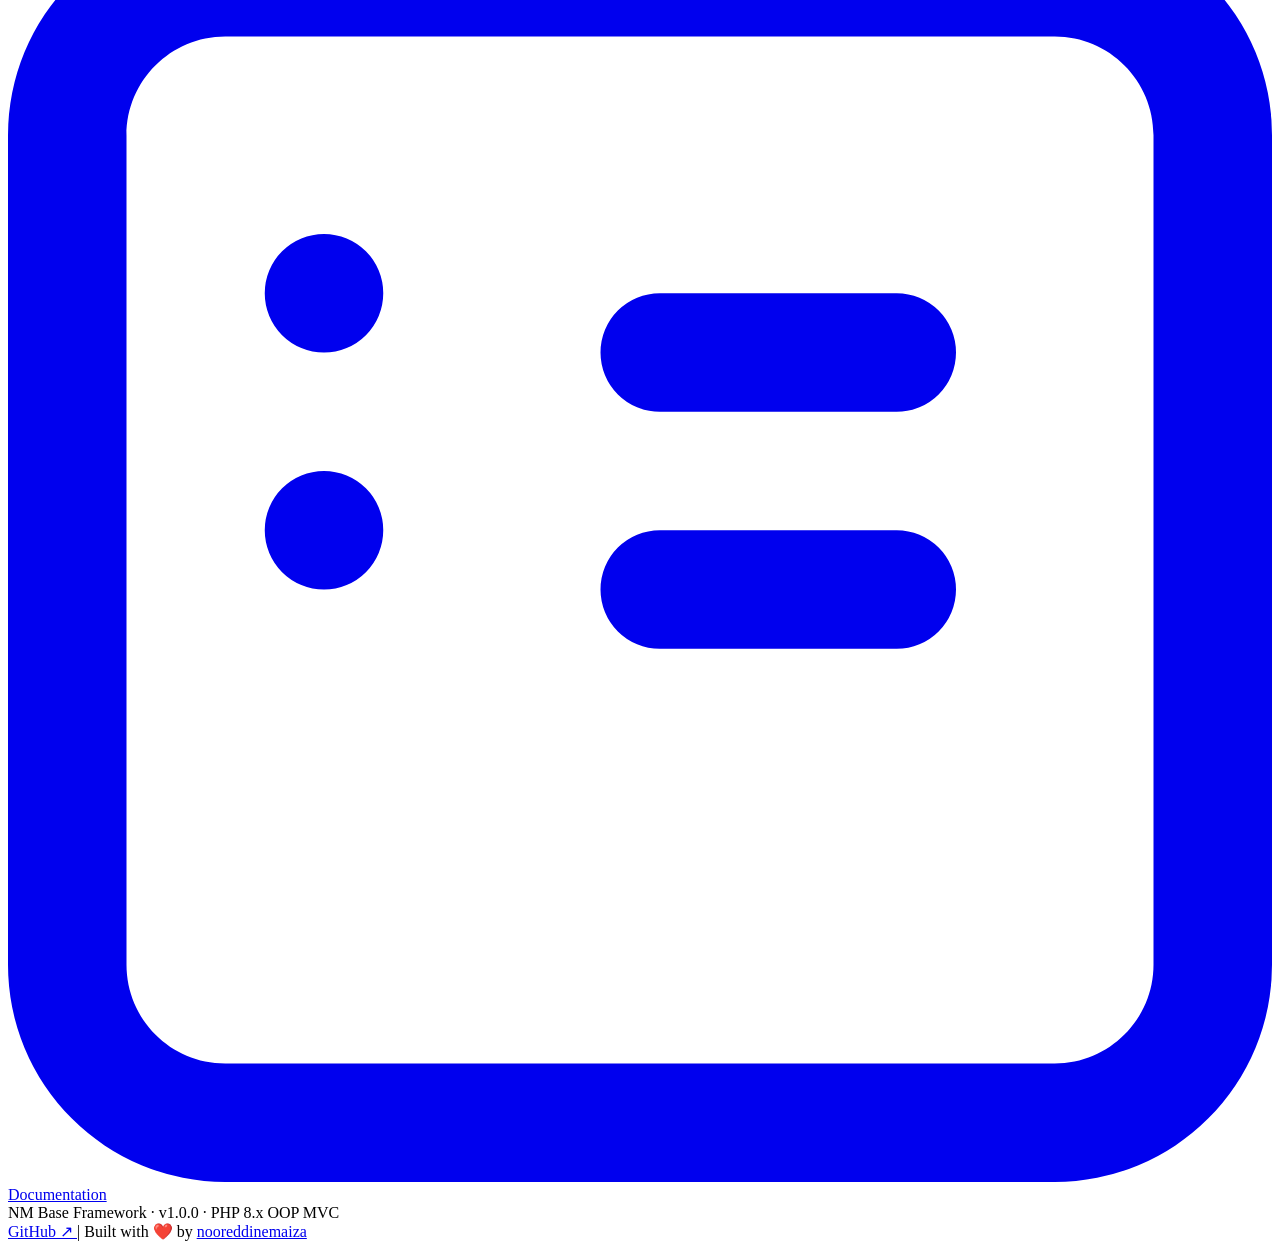
==== commit 9b47bcdf: "New Project" ====
--- a/projects/nm-base-framework.html
+++ b/projects/nm-base-framework.html
@@ -36,6 +36,7 @@
         <a href="../index.html" class="nav-logo"><img src="../images/NM_logo.png" style="max-width: 55px;" alt="NM_logo"></a>
       </span>
       <nav class="hidden sm:flex items-center gap-6">
+        <a href="/" class="font-mono text-[0.75rem] text-slate-500 dark:text-slate-400 hover:text-slate-900 dark:hover:text-white transition-colors">Accueil</a>
         <a href="#architecture"
           class="font-mono text-[0.75rem] text-slate-500 dark:text-slate-400 hover:text-slate-900 dark:hover:text-white transition-colors">Architecture</a>
         <a href="#features"
@@ -96,7 +97,7 @@
       class="font-mono font-bold leading-[1.1] tracking-tight text-5xl sm:text-6xl lg:text-7xl text-slate-900 dark:text-slate-50 mb-6">
       <span class="logo" style=" max-width: 150px;display: block;margin: 5px auto;">
         <a href="https://nooreddinemaiza.github.io" target="_blank" rel="noopener noreferrer">
-          <img src="/Assets/images/logo.png" alt="">
+          <img src="../images/logo.png" alt="">
         </a></span> Base<br>
       <span class="text-emerald-500 dark:text-emerald-400">Framework</span>
     </h1>
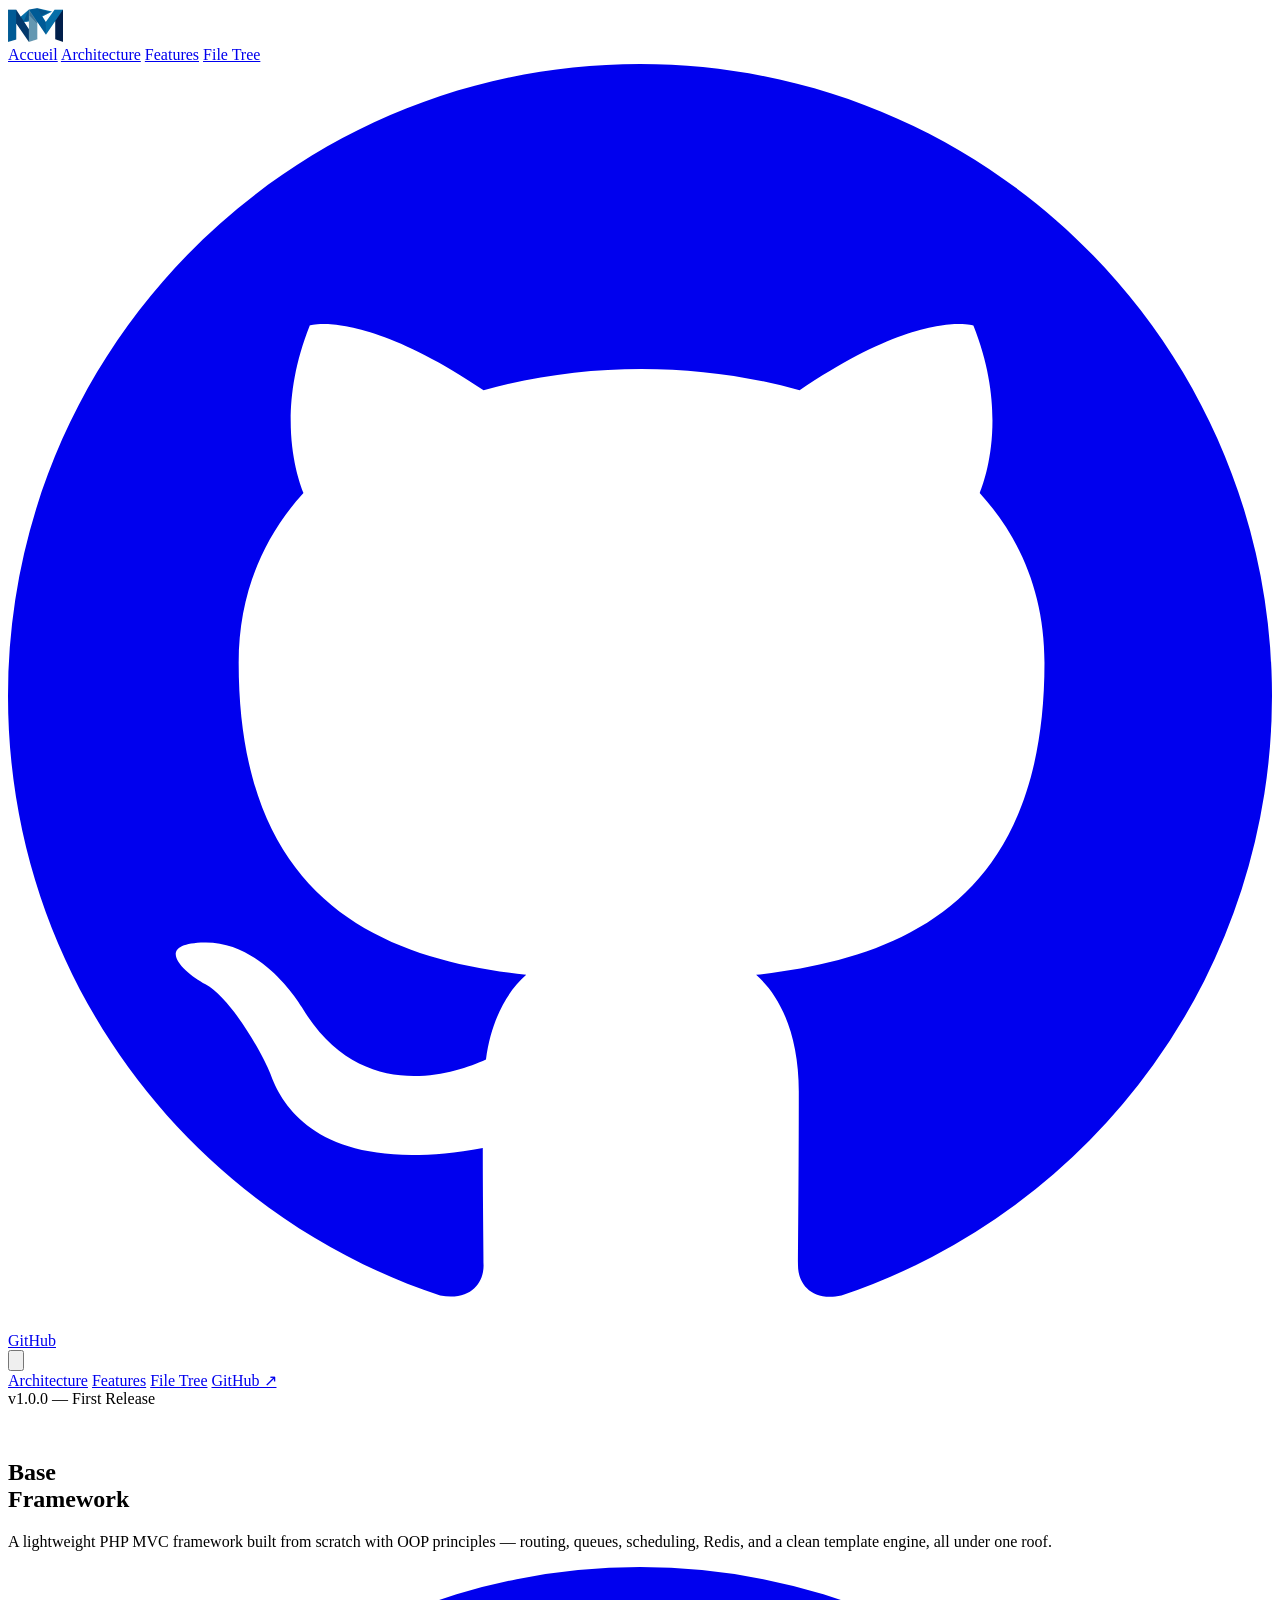
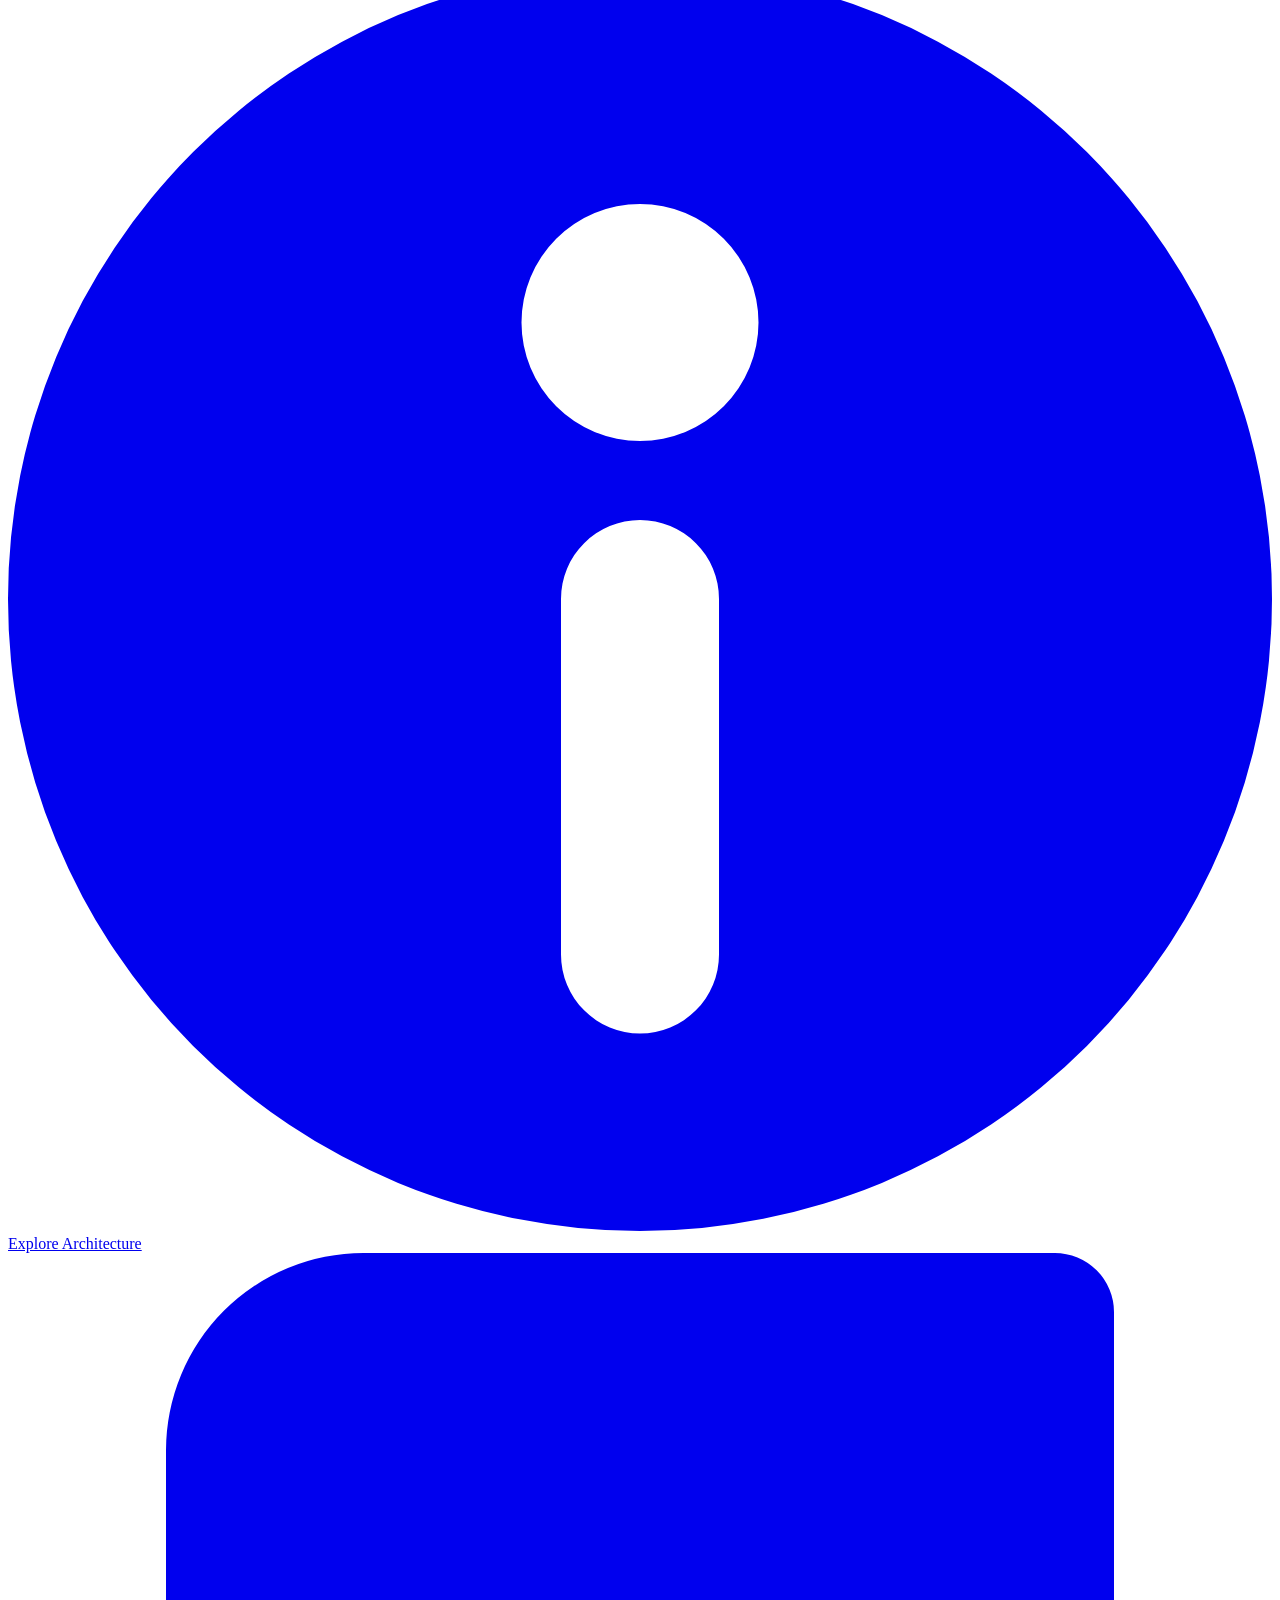
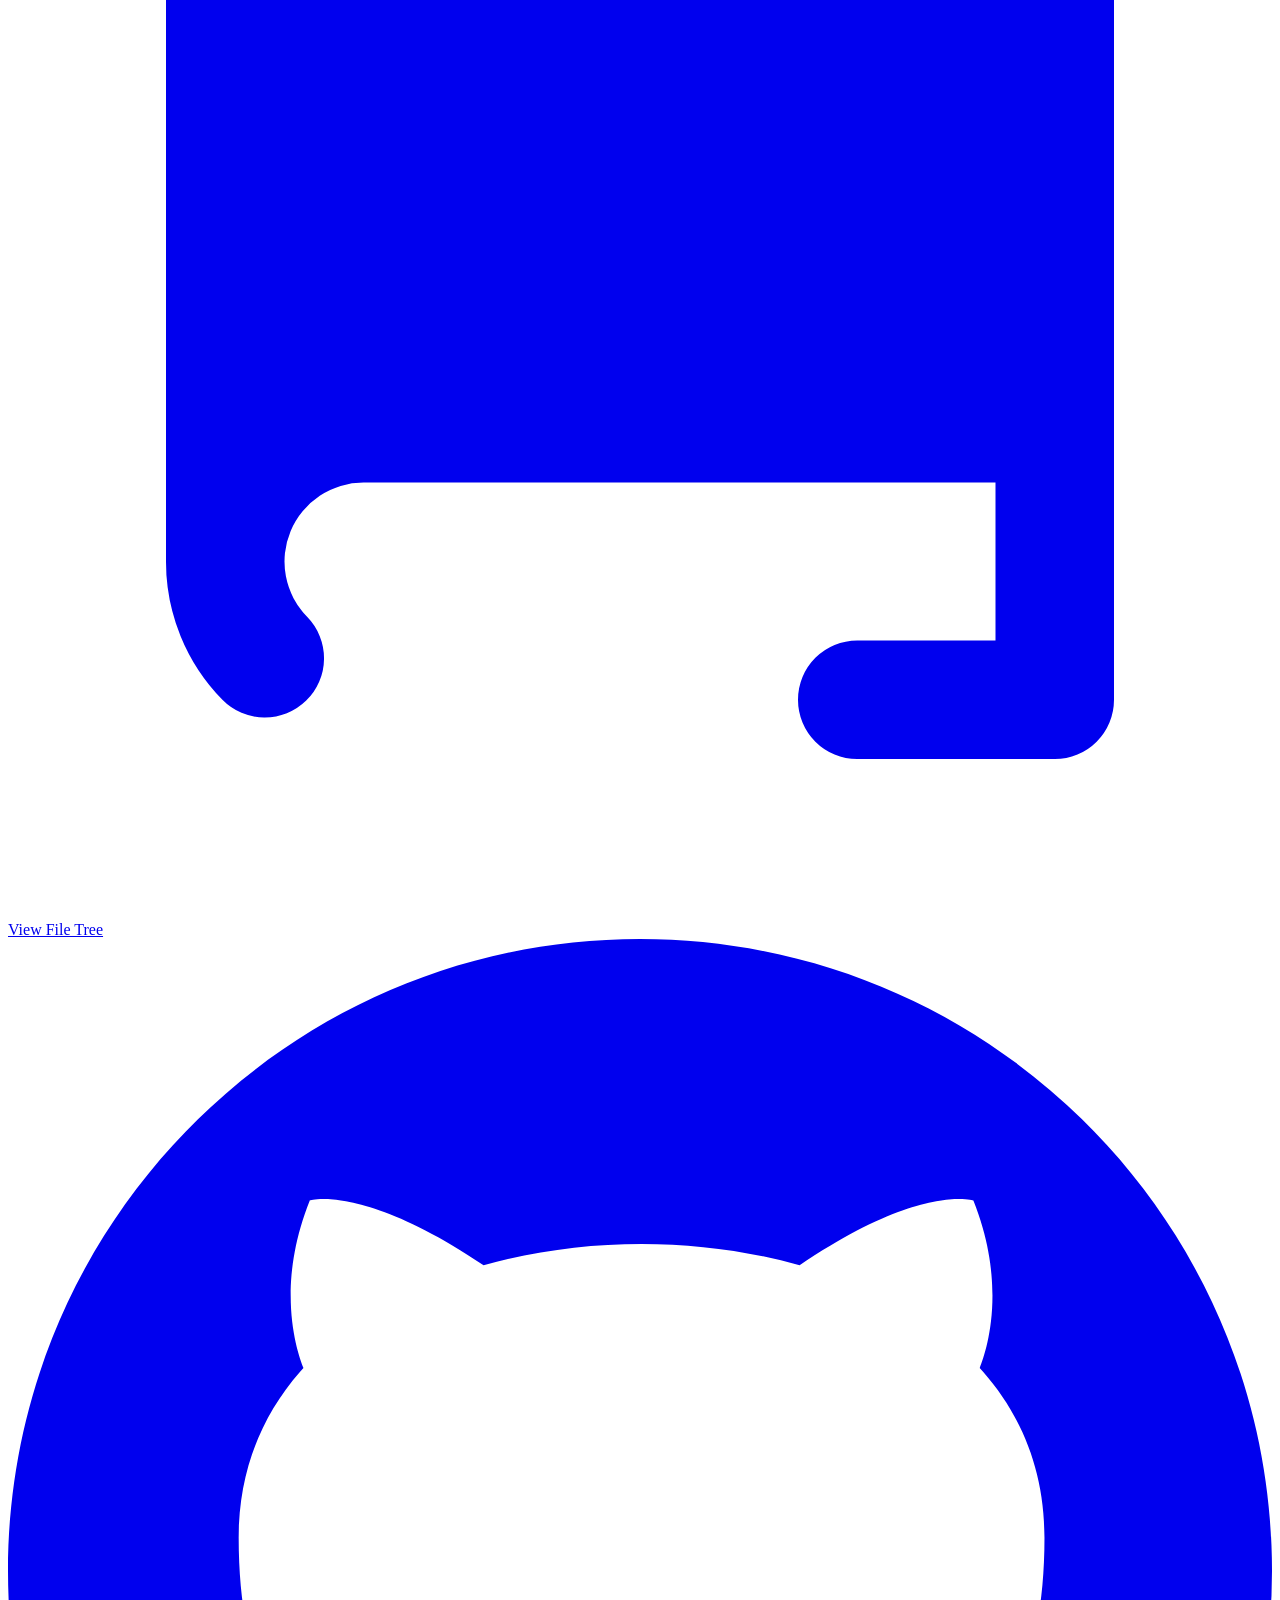
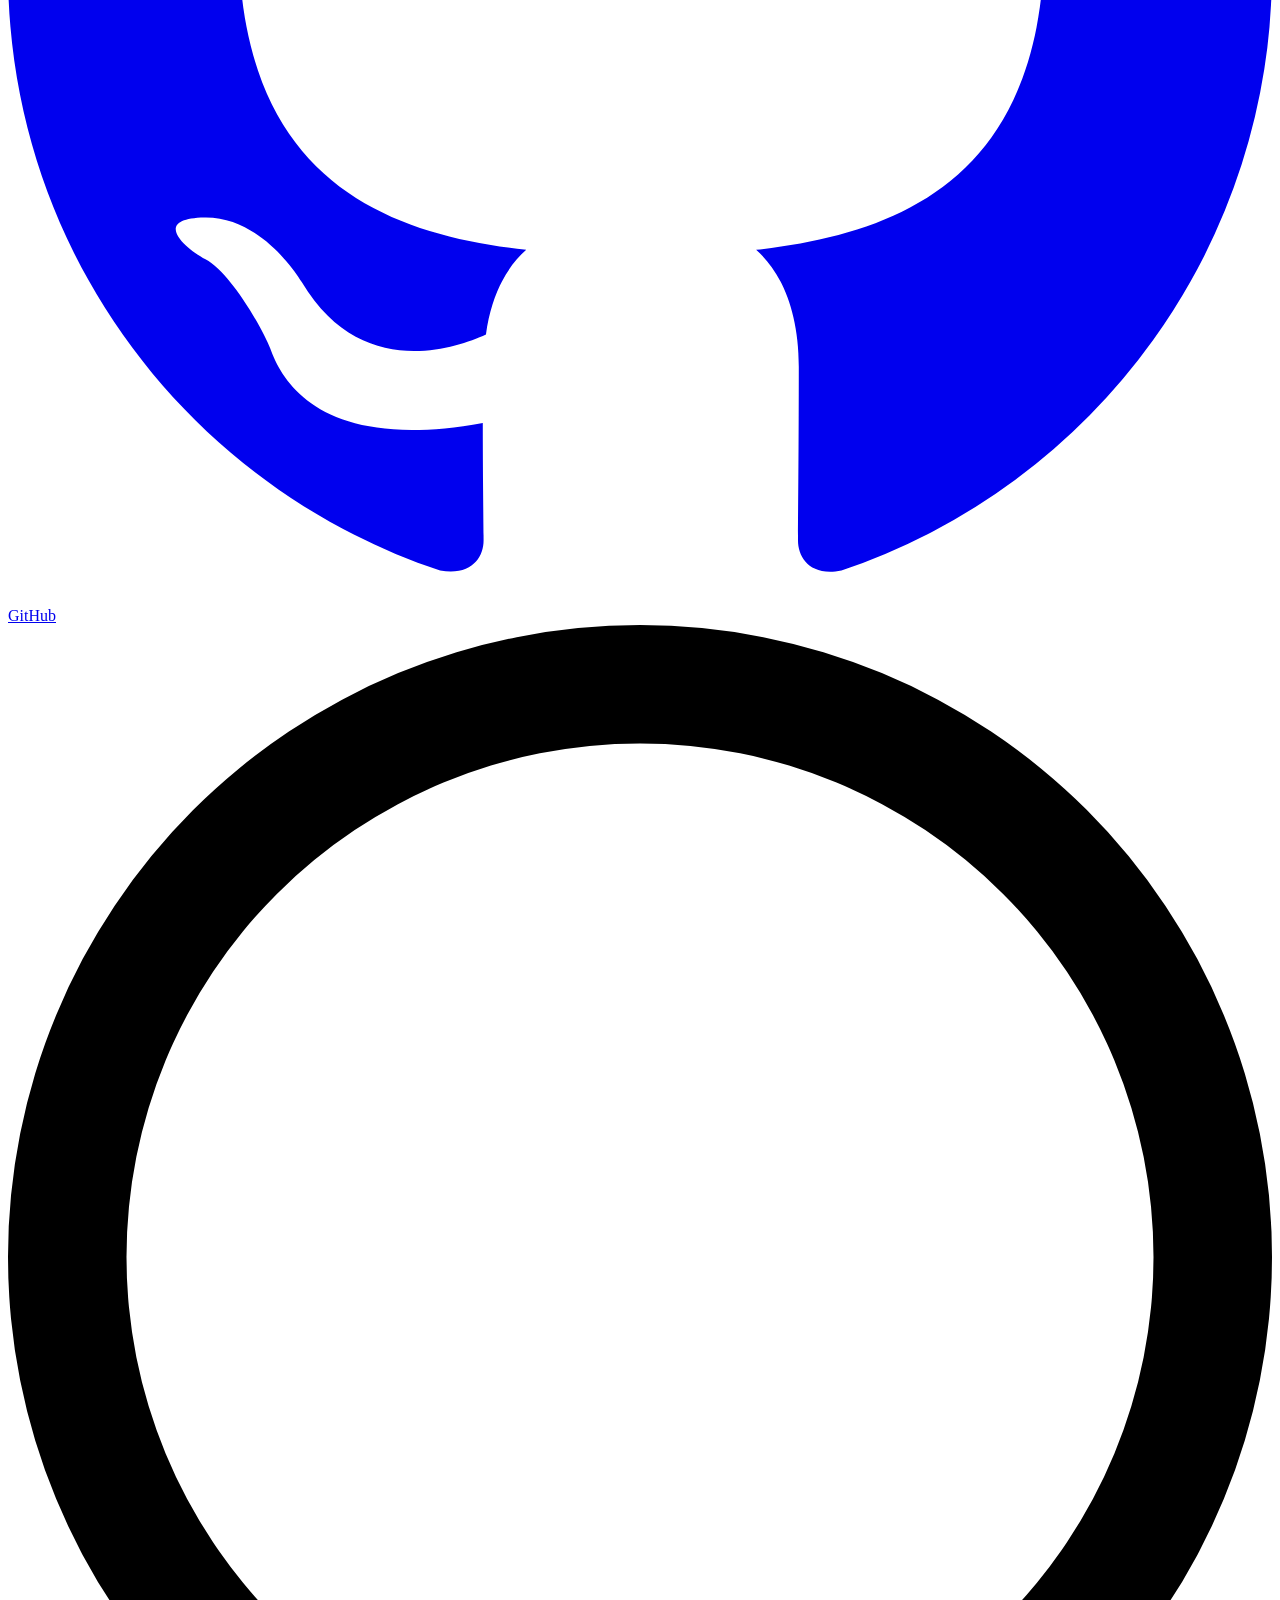
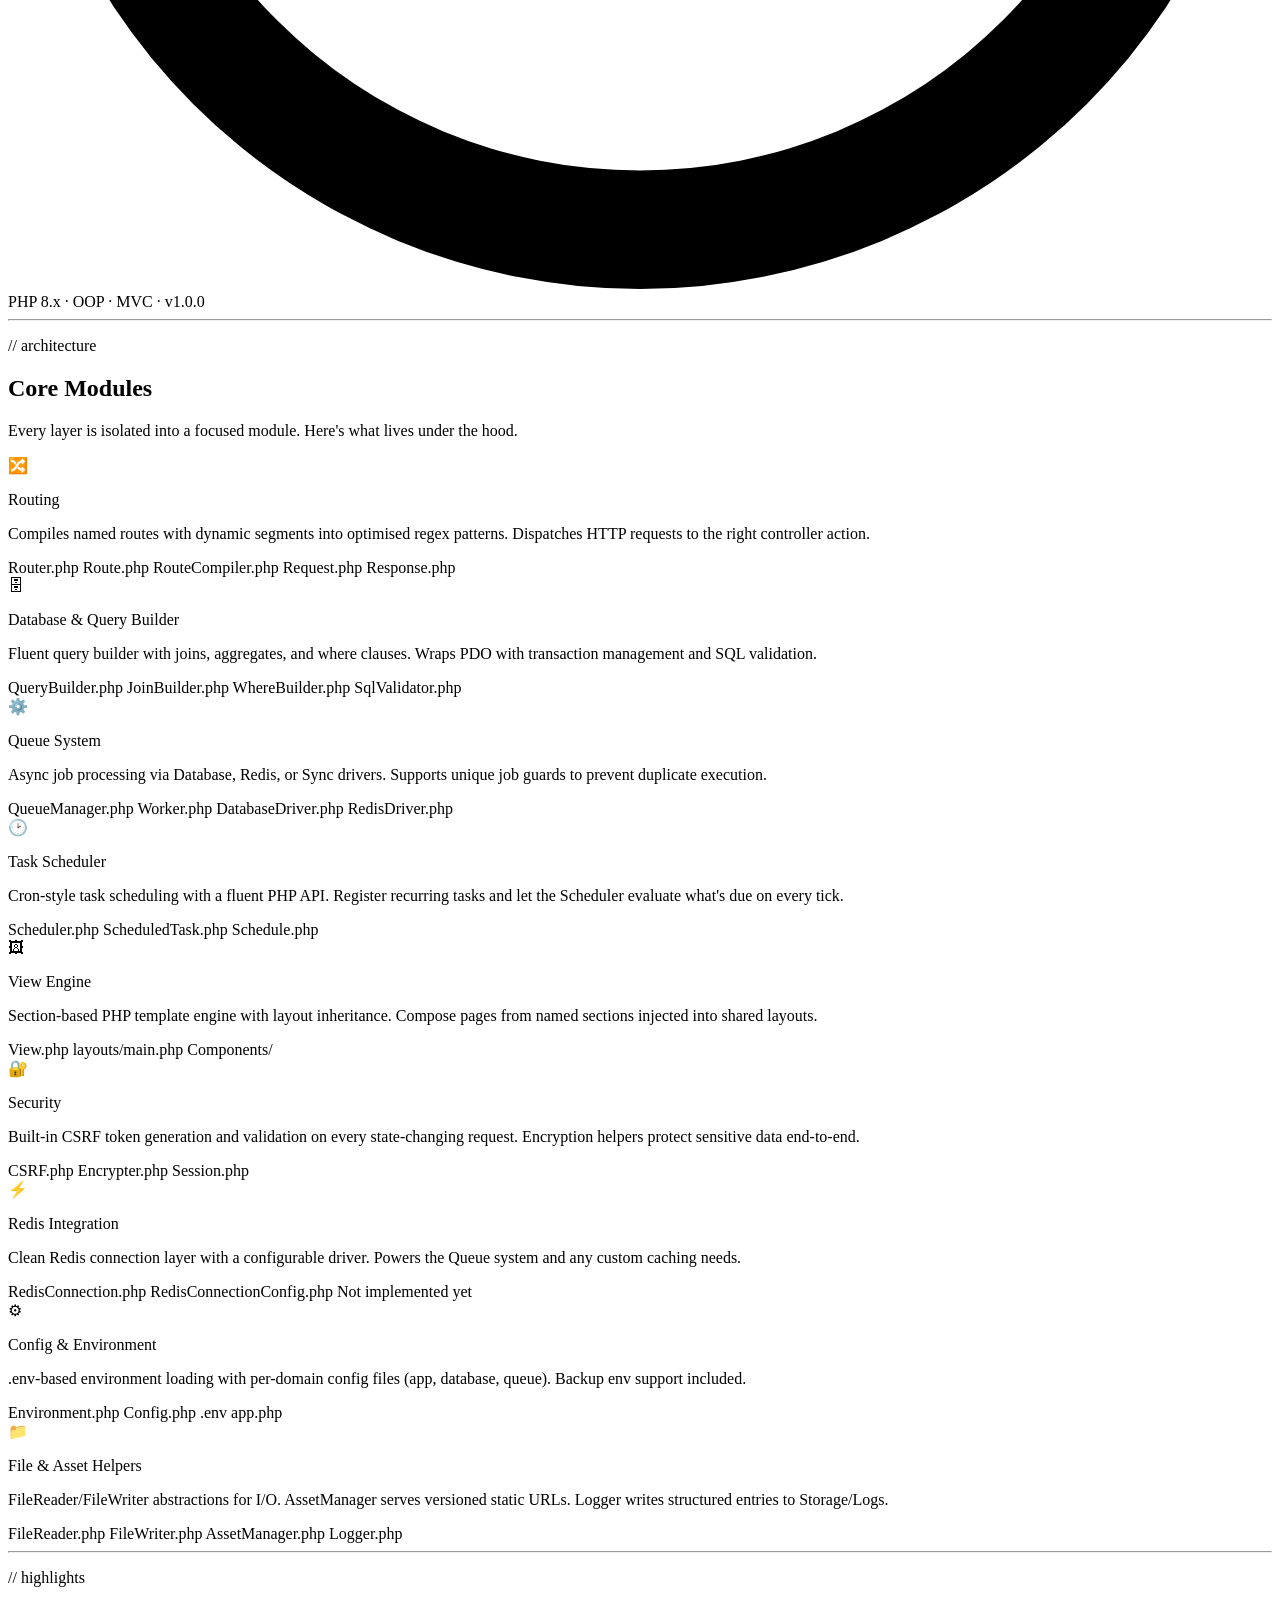
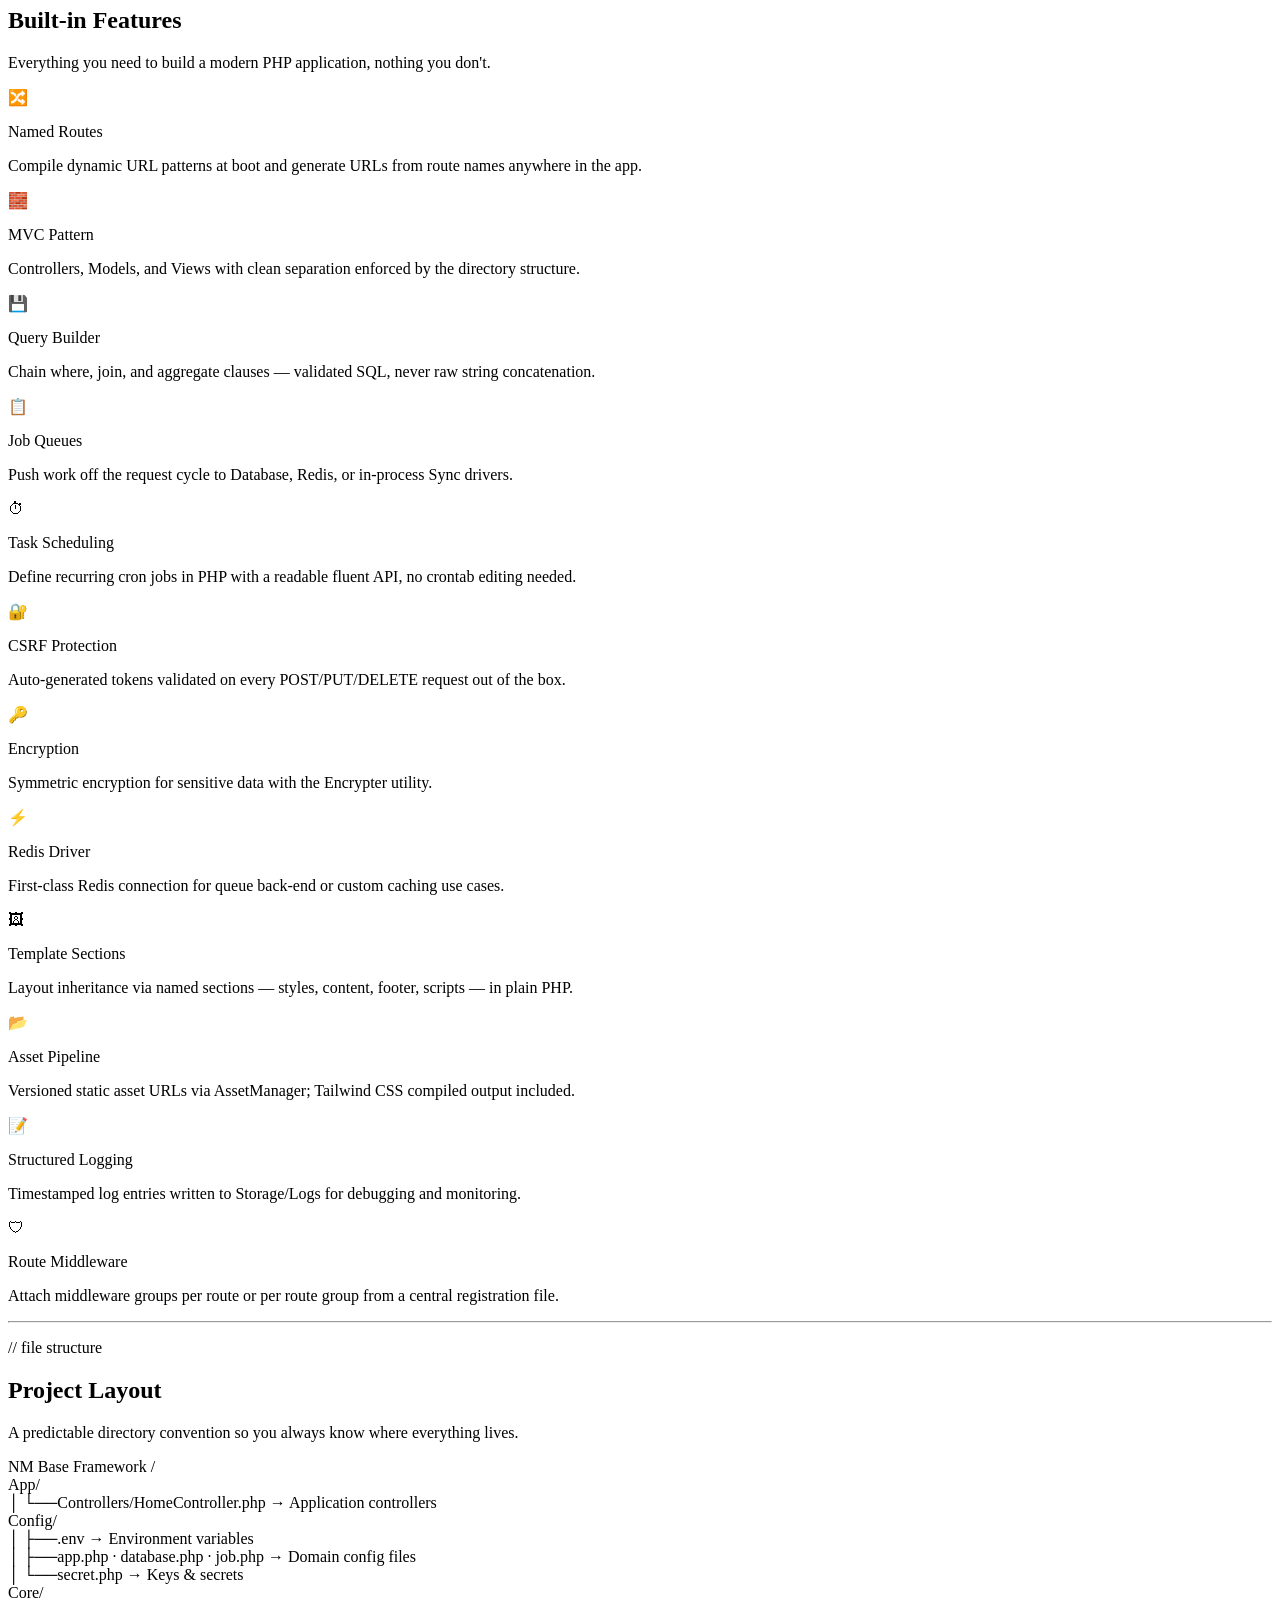
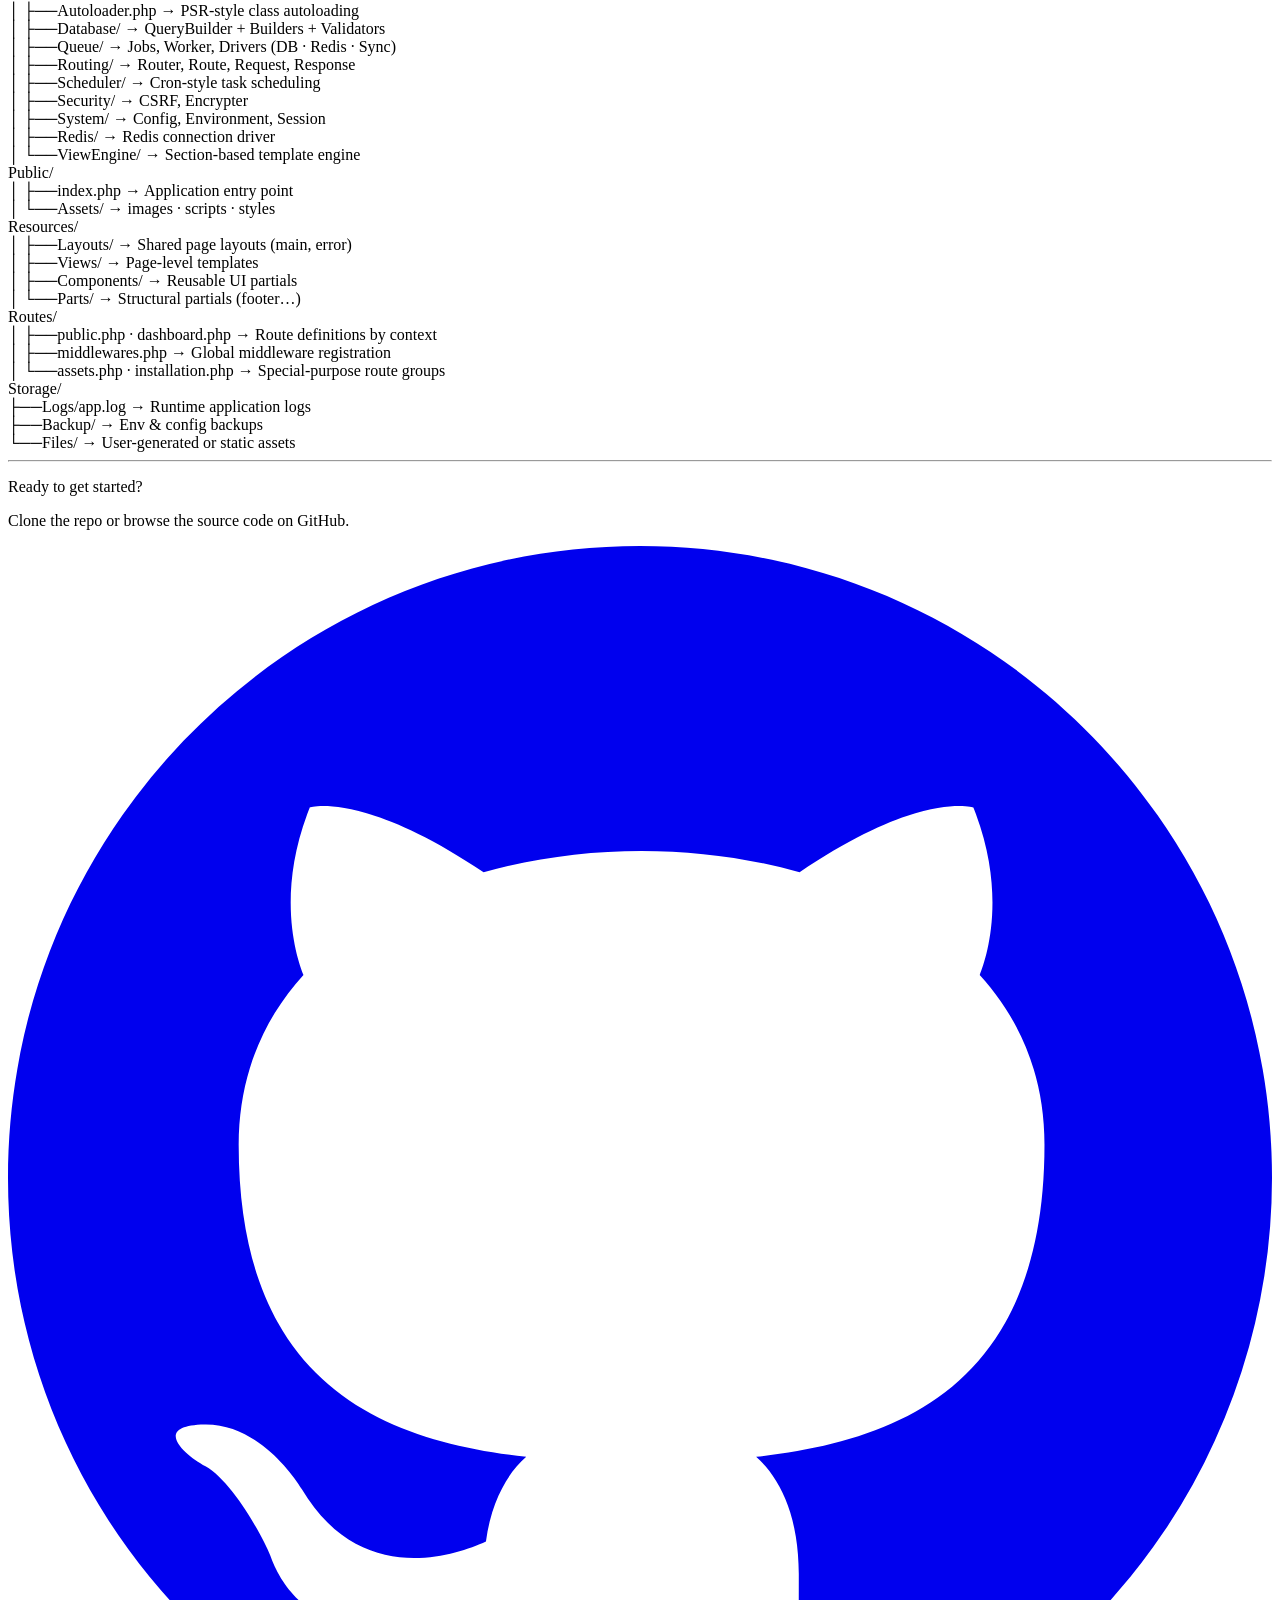
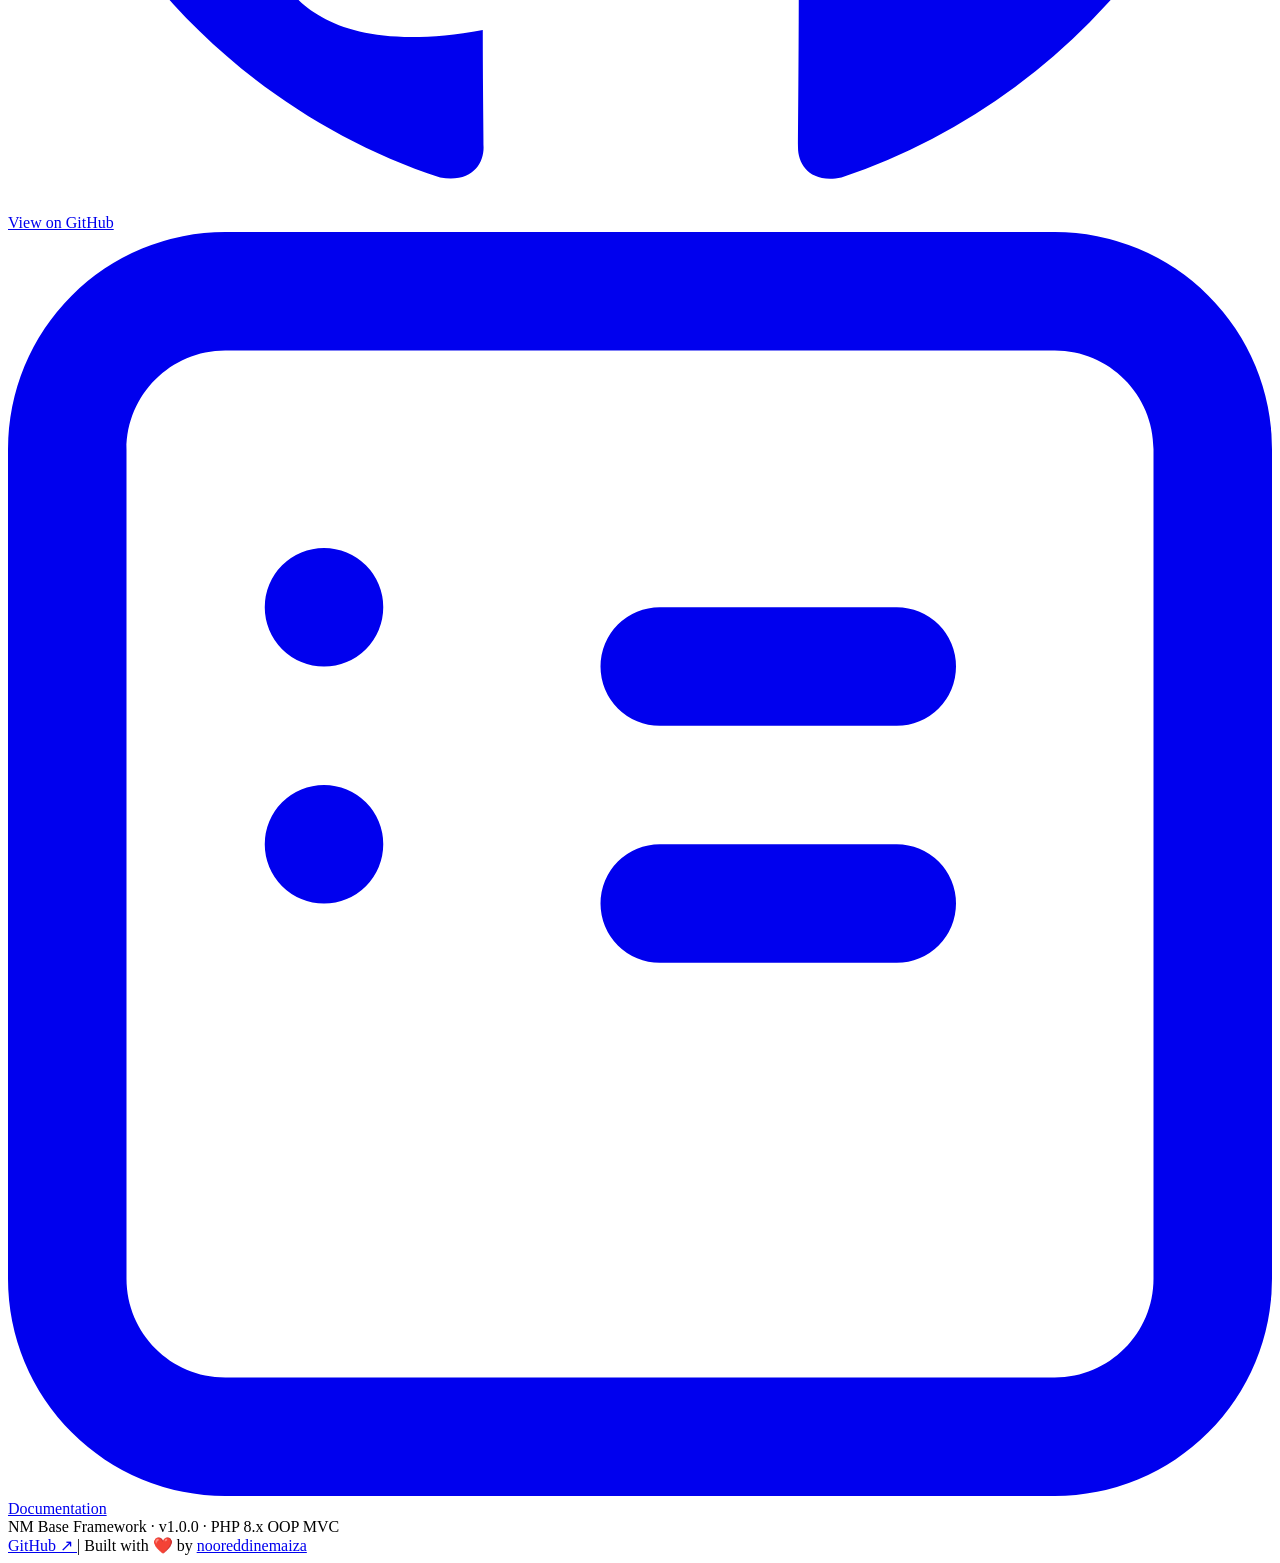
==== commit 5b5a516d: "New Project" ====
--- a/projects/nm-base-framework.html
+++ b/projects/nm-base-framework.html
@@ -134,7 +134,7 @@
         </svg>
         GitHub
       </a>
-      <a href="#"
+      <a href="#" style="display: none;"
         class="inline-flex items-center gap-2 px-5 py-2.5 rounded-md font-mono text-[0.82rem] font-medium border border-emerald-200 text-emerald-600 hover:bg-emerald-50 transition-colors dark:border-emerald-800/50 dark:text-emerald-400 dark:hover:bg-emerald-950/30">
         <svg class="w-3.5 h-3.5" viewBox="0 0 16 16" fill="currentColor">
           <path fill-rule="evenodd"
